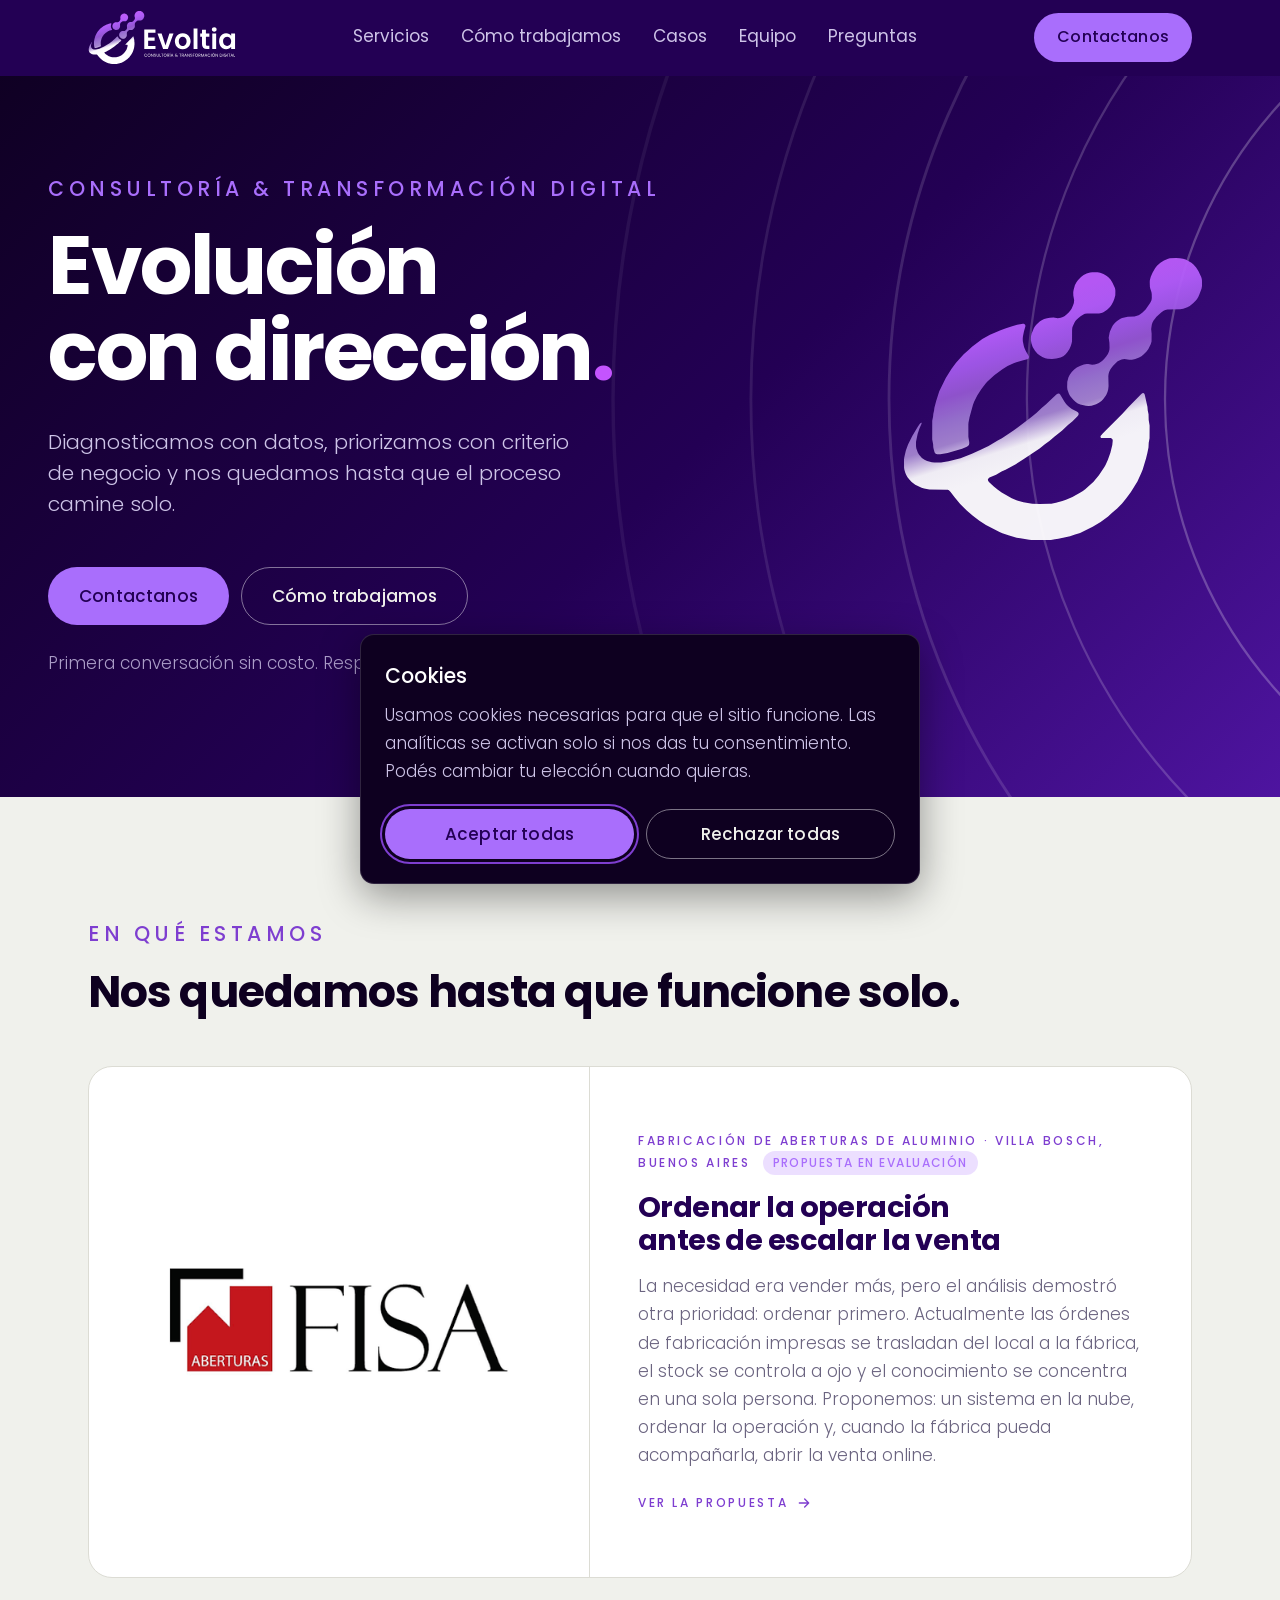
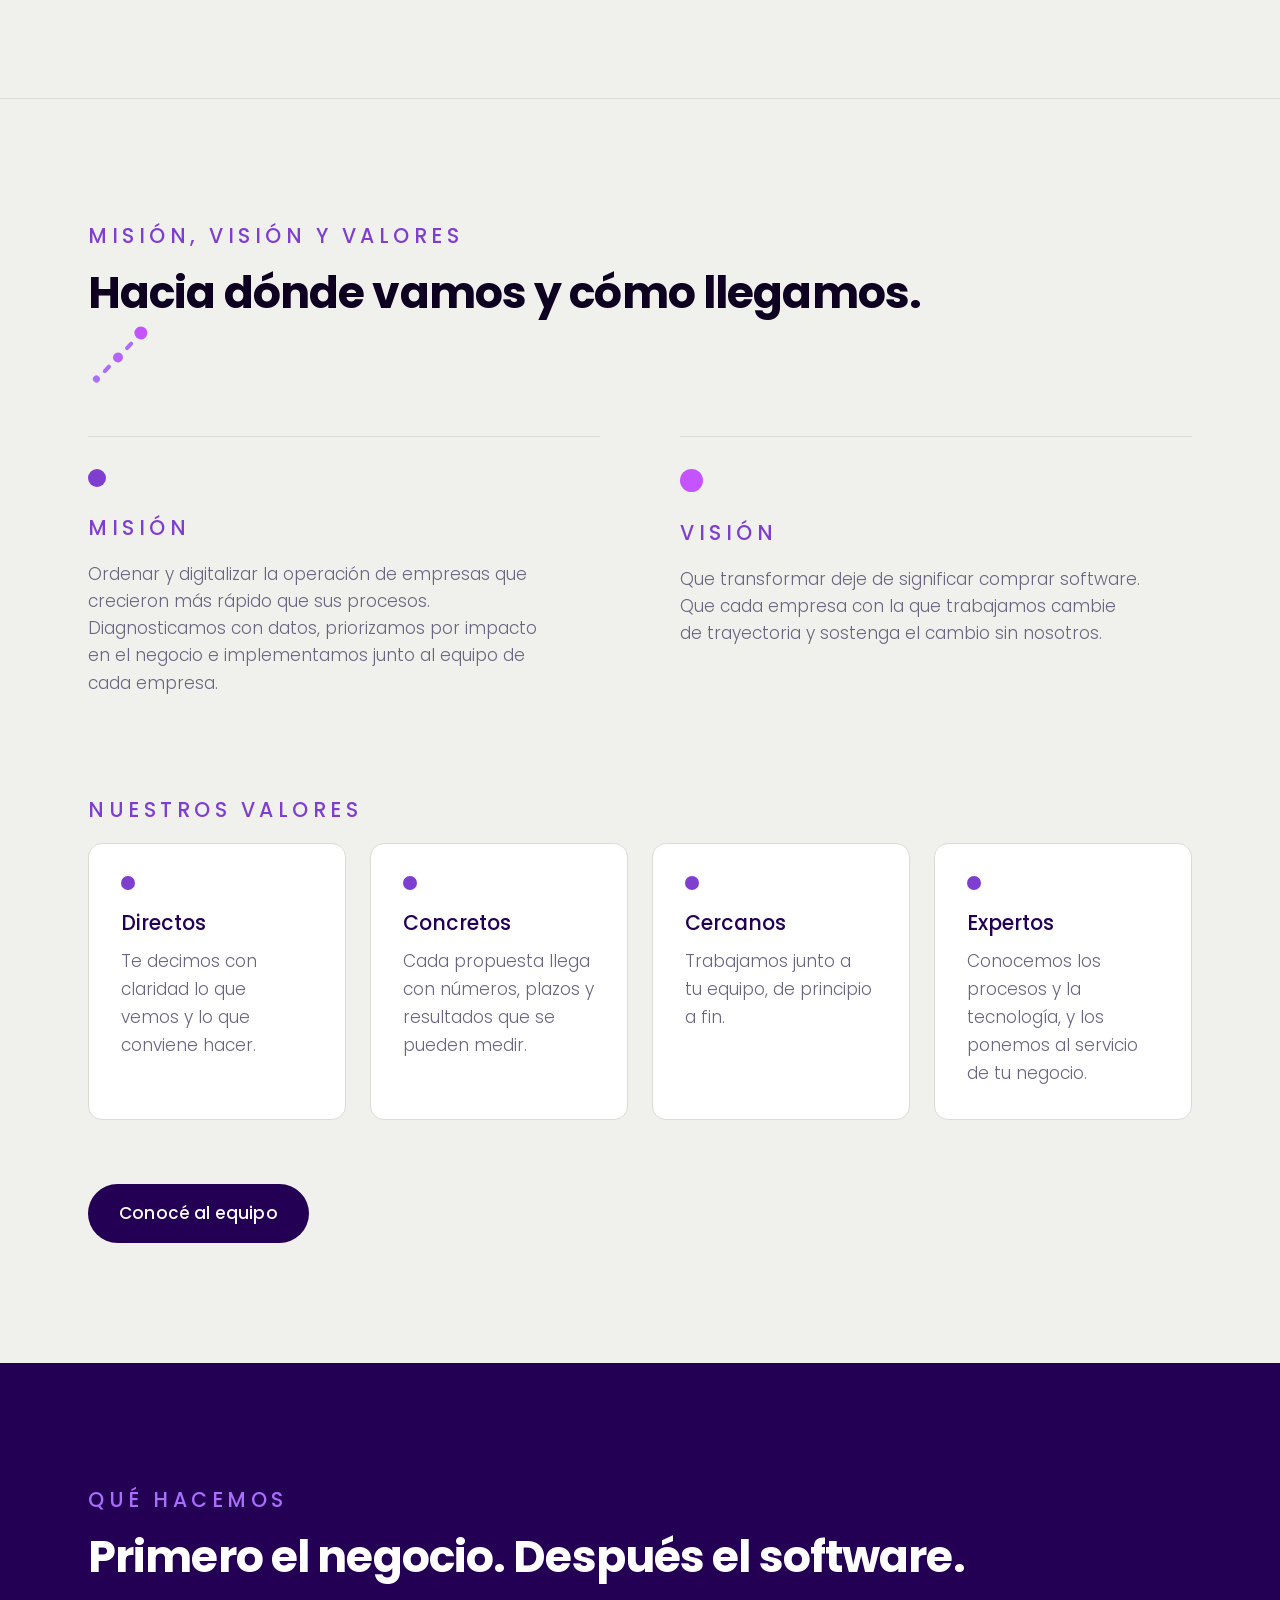
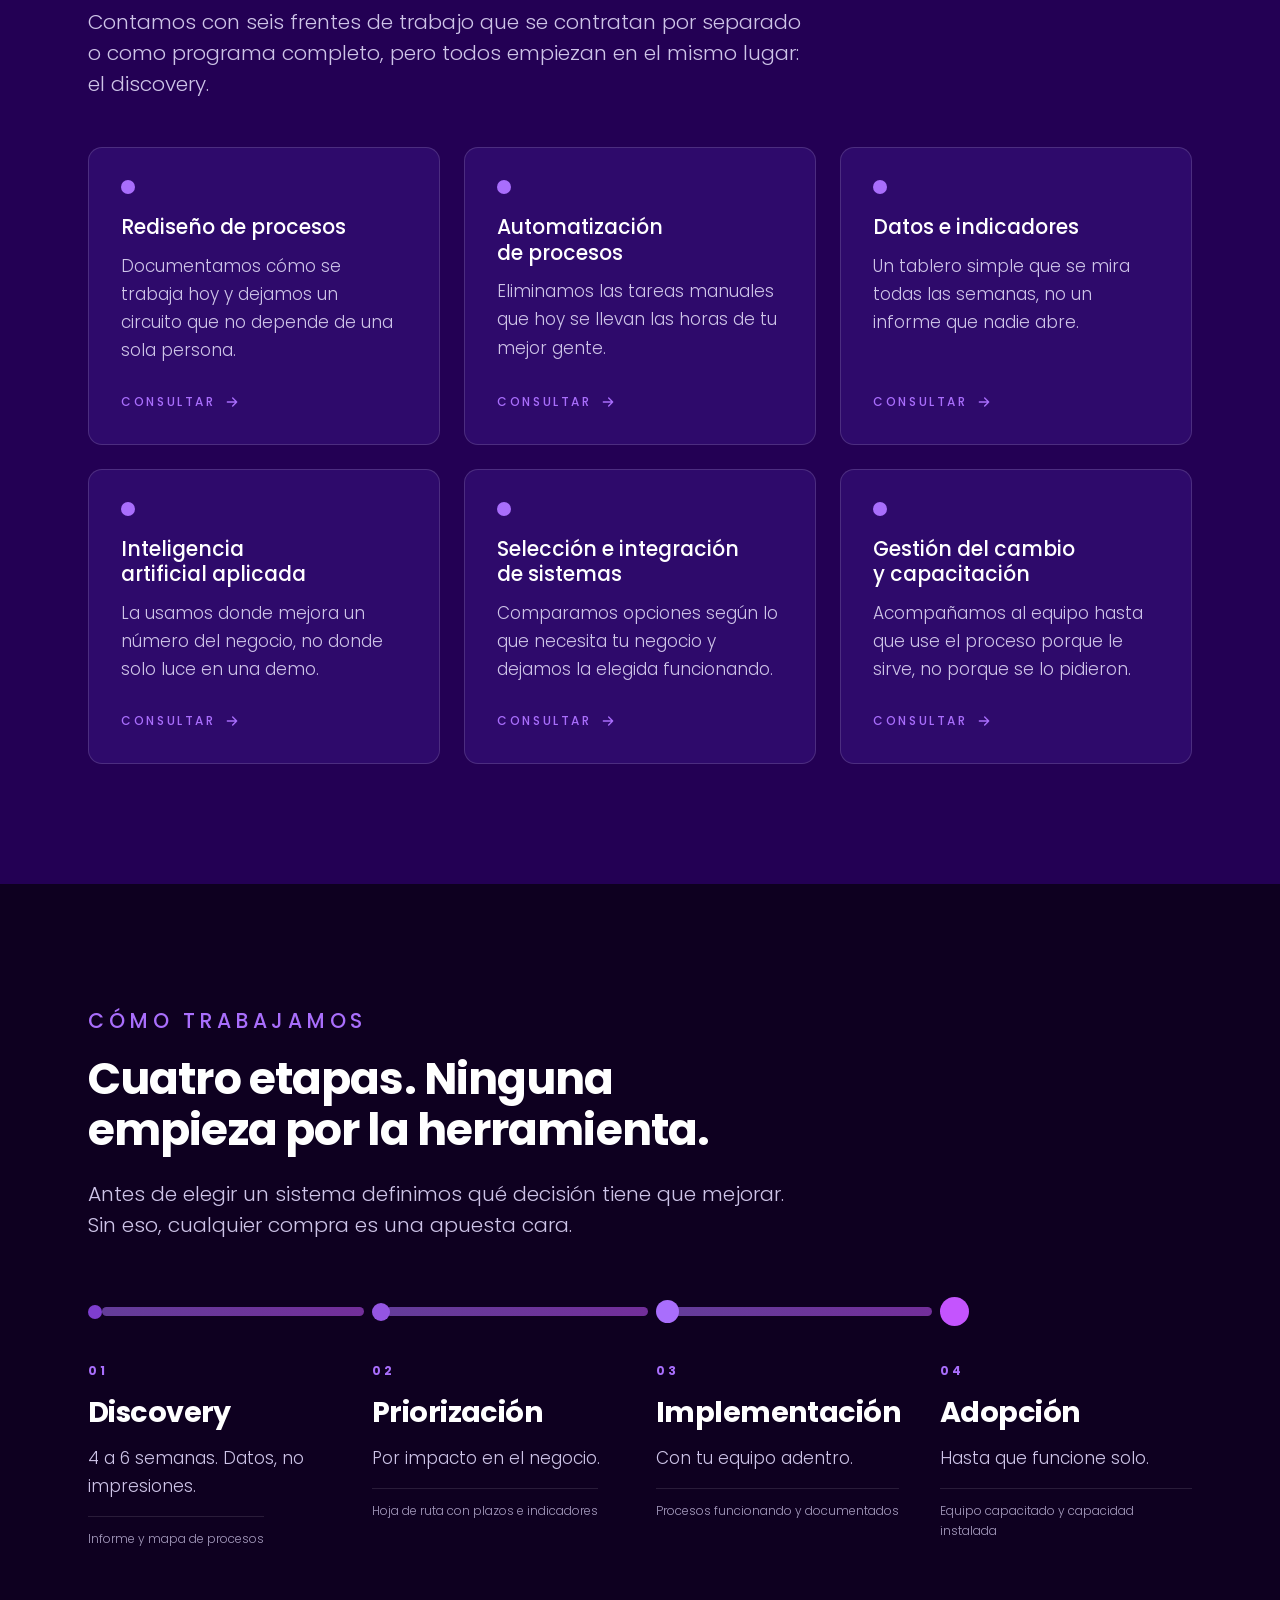
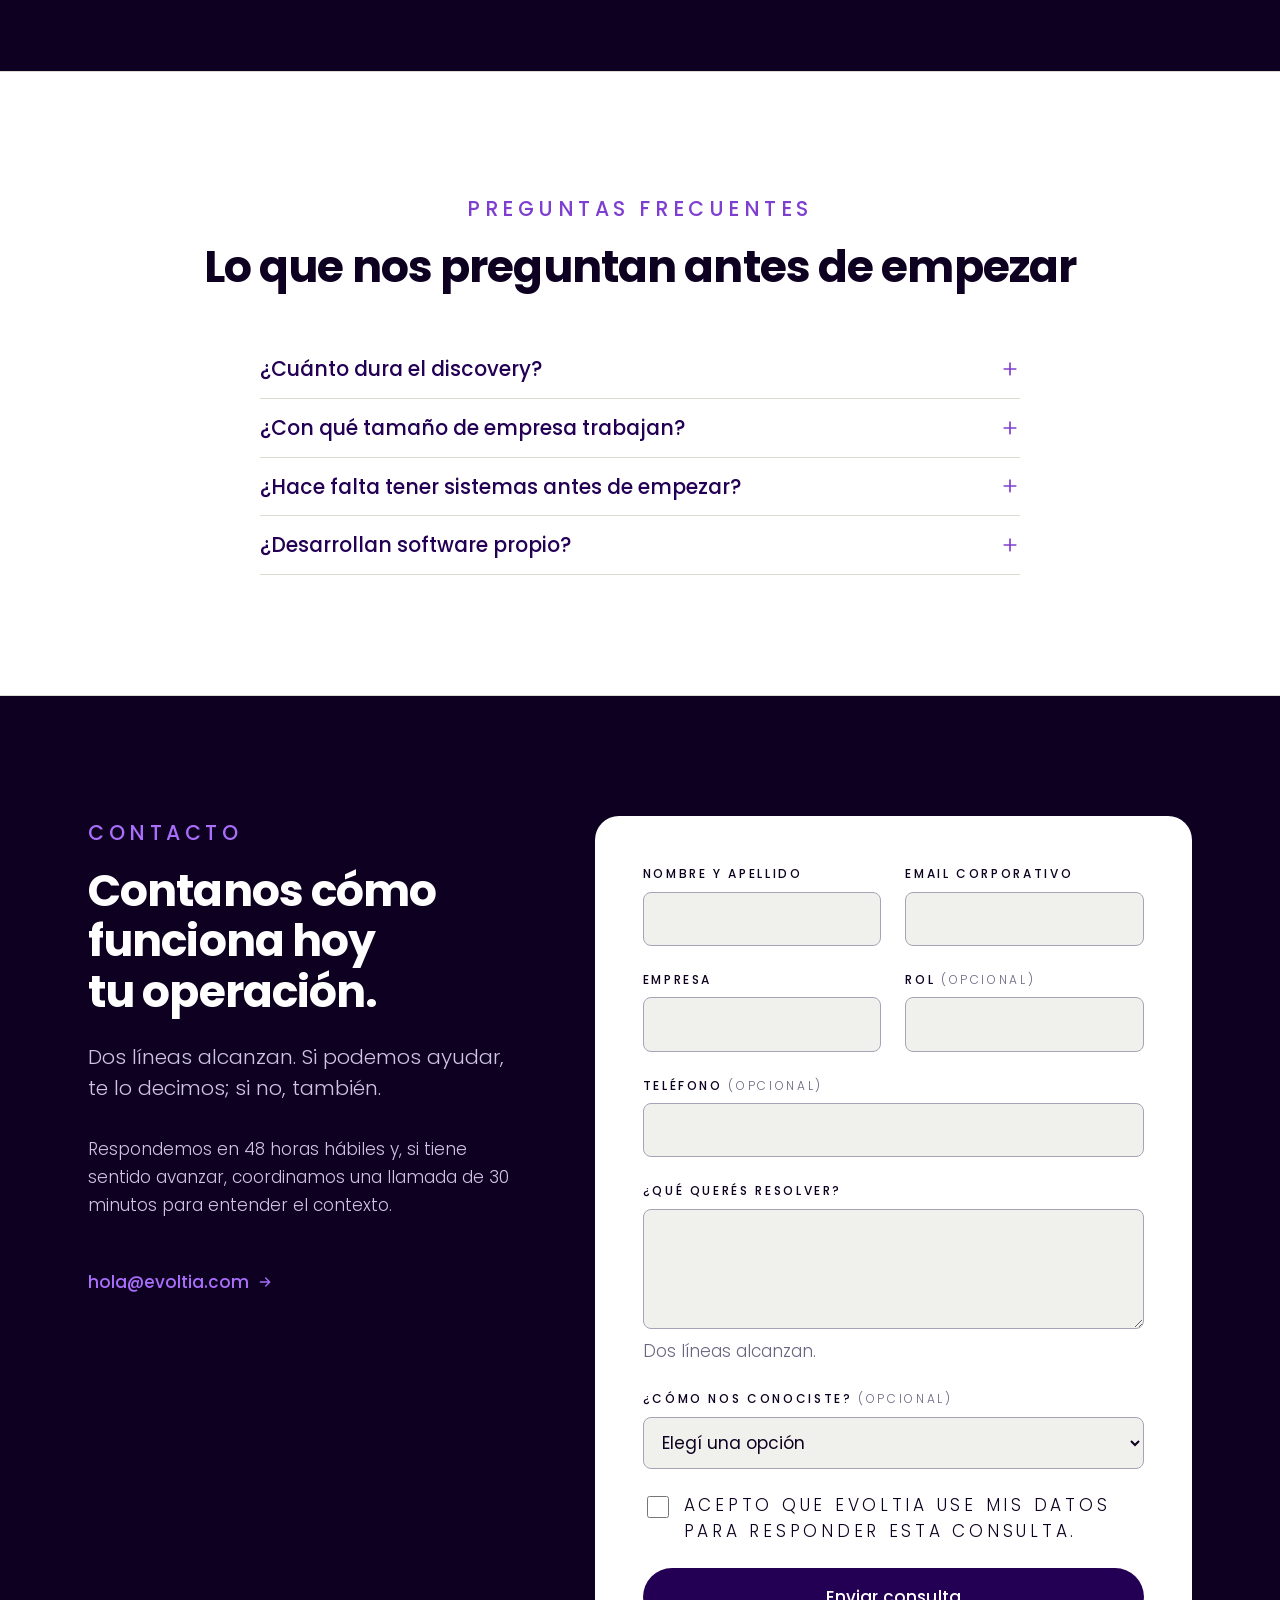
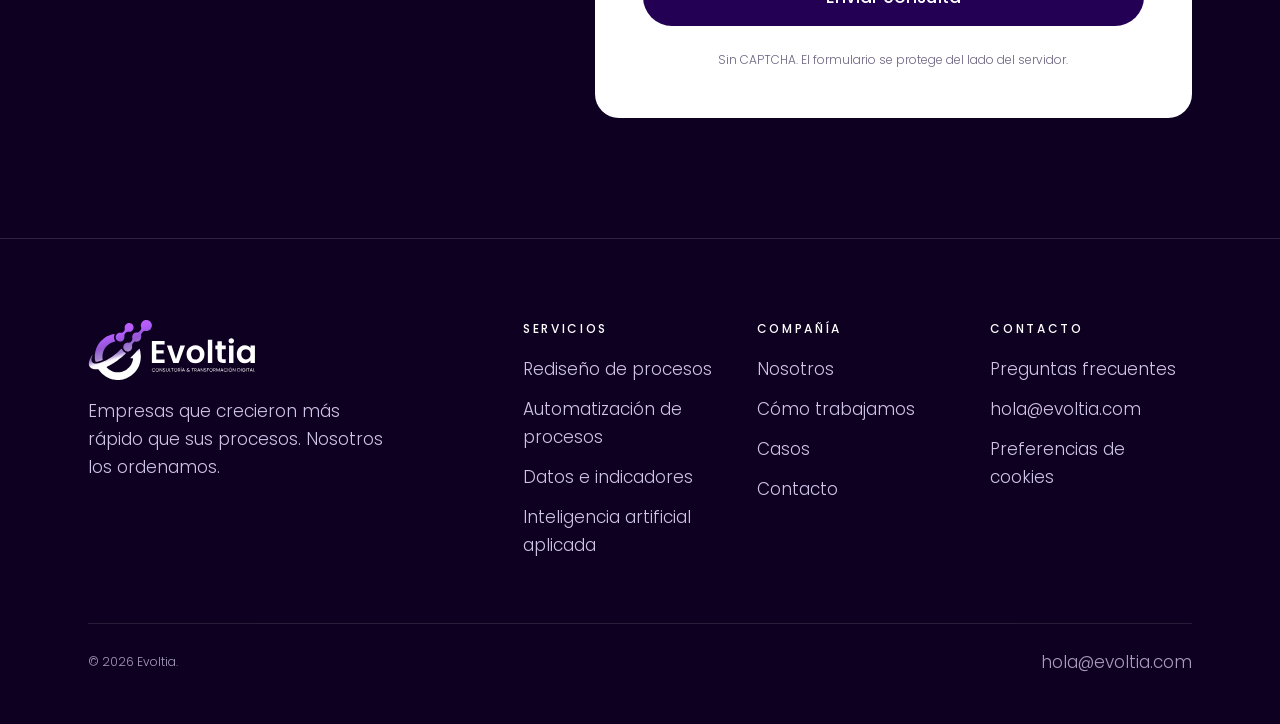
==== site/index.html @ b9ed448a "fix(home): nuevo texto del caso y valores mas simples - La tarjeta del caso usa el texto del cliente" ====
<!doctype html>
<html lang="es-AR">
<head>
<meta charset="utf-8">
<meta name="viewport" content="width=device-width, initial-scale=1">
<title>Evoltia | Consultoría y transformación digital</title>
<meta name="description" content="Diagnosticamos con datos, priorizamos con criterio de negocio y nos quedamos hasta que el proceso camine solo. Consultoría y transformación digital.">
<link rel="canonical" href="https://evoltia.com/">
<link rel="icon" href="assets/img/isotipo-color.png" sizes="297x281">
<link rel="icon" href="assets/img/isotipo-principal.svg" type="image/svg+xml">

<meta property="og:type" content="website">
<meta property="og:locale" content="es_AR">
<meta property="og:site_name" content="Evoltia">
<meta property="og:url" content="https://evoltia.com/">
<meta property="og:title" content="Evoltia | Consultoría y transformación digital">
<meta property="og:description" content="Diagnosticamos con datos, priorizamos con criterio de negocio y nos quedamos hasta que el proceso camine solo.">
<meta property="og:image" content="https://evoltia.com/og/default.png">
<meta property="og:image:width" content="1200">
<meta property="og:image:height" content="630">
<meta property="og:image:alt" content="Evoltia — Evolución con dirección.">
<meta name="twitter:card" content="summary_large_image">
<meta name="theme-color" content="#230054">

<link rel="preconnect" href="https://fonts.googleapis.com">
<link rel="preconnect" href="https://fonts.gstatic.com" crossorigin>
<!-- GitHub Pages sirve los assets con Cache-Control: max-age=600 y no permite
     cambiar cabeceras, por eso styles.css y main.js llevan ?v=. El numero no se
     mantiene a mano: el workflow de despliegue lo reemplaza por el hash del
     contenido de ambos archivos, de modo que cambia solo cuando cambian ellos y
     queda igual en las tres paginas. En local el valor da lo mismo. -->
<link rel="stylesheet" href="https://fonts.googleapis.com/css2?family=Poppins:wght@300;400;500;700&display=swap">
<link rel="stylesheet" href="assets/styles.css?v=28">

<script type="application/ld+json">
{
  "@context": "https://schema.org",
  "@graph": [
    {
      "@type": "Organization",
      "@id": "https://evoltia.com/#organization",
      "name": "Evoltia",
      "url": "https://evoltia.com",
      "email": "hola@evoltia.com",
      "slogan": "Evolución con dirección.",
      "description": "Consultoría y transformación digital para empresas medianas que ya crecieron más de lo que su operación aguanta.",
      "address": { "@type": "PostalAddress", "addressCountry": "AR" }
    },
    {
      "@type": "WebSite",
      "@id": "https://evoltia.com/#website",
      "url": "https://evoltia.com",
      "name": "Evoltia",
      "inLanguage": "es-AR",
      "publisher": { "@id": "https://evoltia.com/#organization" }
    }
  ]
}
</script>
<!-- FAQPage se agrega recién cuando las respuestas estén confirmadas por el cliente. -->
</head>

<body>
<a class="saltar" href="#main">Saltar al contenido principal</a>

<!-- ================= NAV ================= -->
<header class="nav oscuro" id="nav" data-nav>
  <div class="wrap nav__inner">
    <a class="nav__logo" href="./" aria-label="Evoltia — inicio">
      <img src="assets/img/evoltia-negativo.svg" width="789" height="290" alt="Evoltia, consultoría y transformación digital">
    </a>

    <nav class="nav__menu" aria-label="Principal">
      <ul class="nav__lista">
        <li><a class="nav__link" href="#servicios">Servicios</a></li>
        <li><a class="nav__link" href="#metodo">Cómo trabajamos</a></li>
        <li><a class="nav__link" href="#casos">Casos</a></li>
        <li><a class="nav__link" href="nosotros/#equipo">Equipo</a></li>
        <li><a class="nav__link" href="#faq">Preguntas</a></li>
      </ul>
    </nav>

    <a class="btn btn--primario nav__cta" href="#contacto" data-cta="nav">Contactanos</a>

    <button class="nav__toggle" type="button" data-menu-toggle aria-expanded="false" aria-controls="menu-movil">
      <span class="sr-only">Abrir menú</span>
      <svg width="22" height="22" viewBox="0 0 24 24" fill="none" stroke="currentColor" stroke-width="1.5" stroke-linecap="round" aria-hidden="true"><path d="M3 6h18M3 12h18M3 18h18"/></svg>
    </button>
  </div>
</header>

<div class="menu-movil" id="menu-movil" hidden>
  <div class="menu-movil__top">
    <img src="assets/img/evoltia-negativo.svg" width="789" height="290" alt="" style="width:148px">
    <button class="nav__toggle" type="button" data-menu-close>
      <span class="sr-only">Cerrar menú</span>
      <svg width="22" height="22" viewBox="0 0 24 24" fill="none" stroke="currentColor" stroke-width="1.5" stroke-linecap="round" aria-hidden="true"><path d="M18 6 6 18M6 6l12 12"/></svg>
    </button>
  </div>
  <nav aria-label="Principal, móvil">
    <ul class="menu-movil__lista">
      <li><a href="#servicios">Servicios</a></li>
      <li><a href="#metodo">Cómo trabajamos</a></li>
      <li><a href="#casos">Casos</a></li>
      <li><a href="nosotros/#equipo">Equipo</a></li>
      <li><a href="#faq">Preguntas</a></li>
    </ul>
  </nav>
  <a class="btn btn--primario btn--bloque" href="#contacto" data-cta="menu-movil">Contactanos</a>
</div>

<main id="main">

  <!-- ================= HERO =================
       Estructura tomada de la pieza oficial web-hero-1920x720 del manual:
       logo · etiqueta · claim en dos líneas con punto en Pulso · bajada · CTA. -->
  <section class="hero oscuro" aria-labelledby="claim">

    <!-- La órbita: arcos concéntricos, centro fuera del cuadro, un solo cuadrante,
         opacidad entre 6 % y 24 %. Nunca centrada ni cerrada. (manual §05) -->
    <svg class="hero__orbita" viewBox="0 0 1000 1000" fill="none" aria-hidden="true" focusable="false" preserveAspectRatio="xMidYMid meet">
      <g stroke="#ffffff" stroke-linecap="round">
        <path d="M731.3 768.7 A380 380 0 0 1 731.3 231.3"  stroke-opacity=".24" stroke-width="2"/>
        <path d="M646.4 853.6 A500 500 0 0 1 646.4 146.4"  stroke-opacity=".18" stroke-width="2"/>
        <path d="M561.6 938.4 A620 620 0 0 1 561.6 61.6"   stroke-opacity=".13" stroke-width="2.5"/>
        <path d="M476.7 1023.3 A740 740 0 0 1 476.7 -23.3" stroke-opacity=".09" stroke-width="2.5"/>
        <path d="M391.9 1108.1 A860 860 0 0 1 391.9 -108.1" stroke-opacity=".06" stroke-width="3"/>
      </g>
    </svg>

    <img class="hero__isotipo" src="assets/img/isotipo-negativo.svg" width="298" height="282" alt="" aria-hidden="true">

    <div class="wrap hero__contenido">
      <p class="etiqueta">Consultoría &amp; transformación digital</p>

      <h1 id="claim">Evolución<br>con dirección<span class="punto">.</span></h1>

      <p class="hero__bajada">
        Diagnosticamos con datos, priorizamos con criterio de negocio
        y nos quedamos hasta que el proceso camine solo.
      </p>

      <div class="hero__acciones">
        <a class="btn btn--primario" href="#contacto" data-cta="hero-primario">Contactanos</a>
        <a class="btn btn--secundario" href="#metodo" data-cta="hero-secundario">Cómo trabajamos</a>
      </div>

      <p class="hero__micro">
        Primera conversación sin costo. Respondemos en 48 horas hábiles.
      </p>
    </div>
  </section>

  <!-- ================= CASOS DE ÉXITO =================
       Va inmediatamente después del hero porque es el bloque que más peso
       tiene que cargar en la página. El logo del cliente se apoya sobre una
       tarjeta Blanca: es el uso que el §03 le da al Blanco sobre Papel, y
       además resuelve que el archivo del cliente venga con fondo blanco.
       Toda la tarjeta es clicable mediante el enlace del título (::after). -->
  <section class="seccion caso-destacado" id="casos" aria-labelledby="casos-t">
    <div class="wrap">
      <div class="reveal">
        <p class="etiqueta">En qué estamos</p>
        <h2 class="titular" id="casos-t">Nos quedamos hasta que funcione solo.</h2>
      </div>

      <article class="caso reveal">
        <div class="caso__marca">
          <img src="assets/img/clientes/aberturas-fisa.png"
               width="420" height="133"
               alt="Aberturas FISA">
        </div>

        <div class="caso__cuerpo">
          <p class="caso__sector">Fabricación de aberturas de aluminio · Villa Bosch, Buenos Aires<span class="caso__estado">Propuesta en evaluación</span></p>

          <h3 class="caso__titulo">
            <a href="casos/aberturas-fisa/" data-cta="caso-aberturas-fisa">
              Ordenar la operación antes de escalar la venta
            </a>
          </h3>

          <p class="caso__texto">
            La necesidad era vender más, pero el análisis demostró otra prioridad: ordenar
            primero. Actualmente las órdenes de fabricación impresas se trasladan del local a
            la fábrica, el stock se controla a ojo y el conocimiento se concentra en una sola
            persona. Proponemos: un sistema en la nube, ordenar la operación y, cuando la
            fábrica pueda acompañarla, abrir la venta online.
          </p>

          <span class="caso__cta">
            Ver la propuesta
            <svg width="16" height="16" viewBox="0 0 24 24" fill="none" stroke="currentColor" stroke-width="2" stroke-linecap="round" stroke-linejoin="round" aria-hidden="true"><path d="M5 12h14M13 6l6 6-6 6"/></svg>
          </span>
        </div>
      </article>
    </div>
  </section>

  <!-- ================= EL PROBLEMA ================= -->
  <!-- ================= MISIÓN, VISIÓN Y VALORES =================
       El titular sale de la glosa que el manual hace del claim (§07):
       "Dirección tiene dos sentidos y los dos son ciertos: hacia dónde se va,
       y quién conduce." Misión y visión son exactamente esos dos sentidos.
       Los cuatro valores son la PERSONALIDAD del §01, casi literal. -->
  <section class="seccion" id="mvv" aria-labelledby="mvv-t">
    <div class="wrap">
      <div class="reveal">
        <p class="etiqueta">Misión, visión y valores</p>
        <h2 class="titular" id="mvv-t">Hacia dónde vamos y cómo llegamos.</h2>

        <!-- Cadena reducida de tres nodos: separador entre bloques de texto (manual §05) -->
        <div class="cadena" aria-hidden="true"><i></i><b></b><i></i><b></b><i></i></div>
      </div>

      <ul class="mv reveal">
        <li class="mv__item">
          <span class="mv__nodo" aria-hidden="true"></span>
          <h3 class="mv__rotulo">Misión</h3>
          <p>
            Ordenar y digitalizar la operación de empresas que crecieron más rápido
            que sus procesos. Diagnosticamos con datos, priorizamos por impacto en el
            negocio e implementamos junto al equipo de cada empresa.
          </p>
        </li>
        <li class="mv__item">
          <span class="mv__nodo" aria-hidden="true"></span>
          <h3 class="mv__rotulo">Visión</h3>
          <p>
            Que transformar deje de significar comprar software. Que cada empresa con
            la que trabajamos cambie de trayectoria y sostenga el cambio sin nosotros.
          </p>
        </li>
      </ul>

      <p class="etiqueta" style="margin-top:var(--sp-11)">Nuestros valores</p>
      <ul class="grid grid--4 reveal">
        <li class="tarjeta">
          <span class="tarjeta__nodo" aria-hidden="true"></span>
          <h3>Directos</h3>
          <p>Te decimos con claridad lo que vemos y lo que conviene hacer.</p>
        </li>
        <li class="tarjeta">
          <span class="tarjeta__nodo" aria-hidden="true"></span>
          <h3>Concretos</h3>
          <p>Cada propuesta llega con números, plazos y resultados que se pueden medir.</p>
        </li>
        <li class="tarjeta">
          <span class="tarjeta__nodo" aria-hidden="true"></span>
          <h3>Cercanos</h3>
          <p>Trabajamos junto a tu equipo, de principio a fin.</p>
        </li>
        <li class="tarjeta">
          <span class="tarjeta__nodo" aria-hidden="true"></span>
          <h3>Expertos</h3>
          <p>Conocemos los procesos y la tecnología, y los ponemos al servicio de tu negocio.</p>
        </li>
      </ul>

      <p class="reveal" style="margin-top:var(--sp-9)">
        <a class="btn btn--primario-claro" href="nosotros/" data-cta="mvv-equipo">Conocé al equipo</a>
      </p>
    </div>
  </section>

  <!-- ================= SERVICIOS ================= -->
  <section class="seccion oscuro" id="servicios" aria-labelledby="servicios-t">
    <div class="wrap">
      <div class="reveal">
        <p class="etiqueta">Qué hacemos</p>
        <h2 class="titular" id="servicios-t" style="color:var(--blanco)">Primero el negocio. Después el software.</h2>
        <p class="bajada" style="margin-top:var(--sp-5)">
          Contamos con seis frentes de trabajo que se contratan por separado o como
          programa completo, pero todos empiezan en el mismo lugar: el discovery.
        </p>        
      </div>

      <ul class="grid grid--3 reveal" style="margin-top:var(--sp-8)">
        <li class="tarjeta tarjeta--oscura tarjeta--enlace">
          <span class="tarjeta__nodo" aria-hidden="true"></span>
          <h3><a href="#contacto" data-service="rediseno-de-procesos">Rediseño de procesos</a></h3>
          <p>Documentamos cómo se trabaja hoy y dejamos un circuito que no depende de una sola persona.</p>
          <span class="tarjeta__pie">Consultar <svg width="16" height="16" viewBox="0 0 24 24" fill="none" stroke="currentColor" stroke-width="2" stroke-linecap="round" stroke-linejoin="round" aria-hidden="true"><path d="M5 12h14M13 6l6 6-6 6"/></svg></span>
        </li>
        <li class="tarjeta tarjeta--oscura tarjeta--enlace">
          <span class="tarjeta__nodo" aria-hidden="true"></span>
          <h3><a href="#contacto" data-service="automatizacion-de-procesos">Automatización de procesos</a></h3>
          <p>Eliminamos las tareas manuales que hoy se llevan las horas de tu mejor gente.</p>
          <span class="tarjeta__pie">Consultar <svg width="16" height="16" viewBox="0 0 24 24" fill="none" stroke="currentColor" stroke-width="2" stroke-linecap="round" stroke-linejoin="round" aria-hidden="true"><path d="M5 12h14M13 6l6 6-6 6"/></svg></span>
        </li>
        <li class="tarjeta tarjeta--oscura tarjeta--enlace">
          <span class="tarjeta__nodo" aria-hidden="true"></span>
          <h3><a href="#contacto" data-service="datos-e-indicadores">Datos e indicadores</a></h3>
          <p>Un tablero simple que se mira todas las semanas, no un informe que nadie abre.</p>
          <span class="tarjeta__pie">Consultar <svg width="16" height="16" viewBox="0 0 24 24" fill="none" stroke="currentColor" stroke-width="2" stroke-linecap="round" stroke-linejoin="round" aria-hidden="true"><path d="M5 12h14M13 6l6 6-6 6"/></svg></span>
        </li>
        <li class="tarjeta tarjeta--oscura tarjeta--enlace">
          <span class="tarjeta__nodo" aria-hidden="true"></span>
          <h3><a href="#contacto" data-service="inteligencia-artificial-aplicada">Inteligencia artificial aplicada</a></h3>
          <p>La usamos donde mejora un número del negocio, no donde solo luce en una demo.</p>
          <span class="tarjeta__pie">Consultar <svg width="16" height="16" viewBox="0 0 24 24" fill="none" stroke="currentColor" stroke-width="2" stroke-linecap="round" stroke-linejoin="round" aria-hidden="true"><path d="M5 12h14M13 6l6 6-6 6"/></svg></span>
        </li>
        <li class="tarjeta tarjeta--oscura tarjeta--enlace">
          <span class="tarjeta__nodo" aria-hidden="true"></span>
          <h3><a href="#contacto" data-service="seleccion-e-integracion-de-sistemas">Selección e integración de sistemas</a></h3>
          <p>Comparamos opciones según lo que necesita tu negocio y dejamos la elegida funcionando.</p>
          <span class="tarjeta__pie">Consultar <svg width="16" height="16" viewBox="0 0 24 24" fill="none" stroke="currentColor" stroke-width="2" stroke-linecap="round" stroke-linejoin="round" aria-hidden="true"><path d="M5 12h14M13 6l6 6-6 6"/></svg></span>
        </li>
        <li class="tarjeta tarjeta--oscura tarjeta--enlace">
          <span class="tarjeta__nodo" aria-hidden="true"></span>
          <h3><a href="#contacto" data-service="gestion-del-cambio-y-capacitacion">Gestión del cambio y capacitación</a></h3>
          <p>Acompañamos al equipo hasta que use el proceso porque le sirve, no porque se lo pidieron.</p>
          <span class="tarjeta__pie">Consultar <svg width="16" height="16" viewBox="0 0 24 24" fill="none" stroke="currentColor" stroke-width="2" stroke-linecap="round" stroke-linejoin="round" aria-hidden="true"><path d="M5 12h14M13 6l6 6-6 6"/></svg></span>
        </li>
      </ul>
    </div>
  </section>

  <!-- ================= MÉTODO =================
       Cuatro etapas y sus bajadas, tal como figuran en la pieza post-03-metodo del manual. -->
  <section class="seccion tinta" id="metodo" aria-labelledby="metodo-t">
    <div class="wrap">
      <div class="reveal">
        <p class="etiqueta">Cómo trabajamos</p>
        <h2 class="titular" id="metodo-t" style="color:var(--blanco)">Cuatro etapas. Ninguna empieza por la herramienta.</h2>
        <p class="bajada" style="margin-top:var(--sp-5)">
          Antes de elegir un sistema definimos qué decisión tiene que mejorar. Sin eso,
          cualquier compra es una apuesta cara.
        </p>
      </div>

      <ol class="pasos reveal">
        <li class="paso">
          <p class="paso__num">01</p>
          <h3>Discovery</h3>
          <p>4 a 6 semanas. Datos, no impresiones.</p>
          <span class="paso__entregable">Informe y mapa de procesos</span>
        </li>
        <li class="paso">
          <p class="paso__num">02</p>
          <h3>Priorización</h3>
          <p>Por impacto en el negocio.</p>
          <span class="paso__entregable">Hoja de ruta con plazos e indicadores</span>
        </li>
        <li class="paso">
          <p class="paso__num">03</p>
          <h3>Implementación</h3>
          <p>Con tu equipo adentro.</p>
          <span class="paso__entregable">Procesos funcionando y documentados</span>
        </li>
        <li class="paso">
          <p class="paso__num">04</p>
          <h3>Adopción</h3>
          <p>Hasta que funcione solo.</p>
          <span class="paso__entregable">Equipo capacitado y capacidad instalada</span>
        </li>
      </ol>      
    </div>
  </section>

  <!-- ================= FAQ ================= -->
  <section class="seccion" id="faq" aria-labelledby="faq-t" style="background:var(--blanco);border-block:1px solid var(--borde-claro)">
    <div class="wrap">
      <div class="reveal" style="text-align:center">
        <p class="etiqueta">Preguntas frecuentes</p>
        <h2 class="titular" id="faq-t">Lo que nos preguntan antes de empezar</h2>
      </div>

      <div class="faq reveal" data-accordion>
        <div class="faq__item">
          <h3>
            <button class="faq__btn" type="button" aria-expanded="false" aria-controls="faq-p1" id="faq-b1">
              <span>¿Cuánto dura el discovery?</span>
              <span class="faq__icono" aria-hidden="true"><svg width="20" height="20" viewBox="0 0 24 24" fill="none" stroke="currentColor" stroke-width="2" stroke-linecap="round"><path d="M12 5v14M5 12h14"/></svg></span>
            </button>
          </h3>
          <div class="faq__panel" id="faq-p1" role="region" aria-labelledby="faq-b1" hidden>
            <p>Depende del caso: entre cuatro y seis semanas. Incluye entrevistas con quienes hacen el trabajo, revisión de datos y una hoja de ruta priorizada. Al final tenés un documento listo para presentar en el directorio.</p>
          </div>
        </div>

        <div class="faq__item">
          <h3>
            <button class="faq__btn" type="button" aria-expanded="false" aria-controls="faq-p2" id="faq-b2">
              <span>¿Con qué tamaño de empresa trabajan?</span>
              <span class="faq__icono" aria-hidden="true"><svg width="20" height="20" viewBox="0 0 24 24" fill="none" stroke="currentColor" stroke-width="2" stroke-linecap="round"><path d="M12 5v14M5 12h14"/></svg></span>
            </button>
          </h3>
          <div class="faq__panel" id="faq-p2" role="region" aria-labelledby="faq-b2" hidden>
            <p>Empresas medianas que ya crecieron más de lo que su operación aguanta. Trabajamos con dirección general, operaciones y finanzas: quienes toman las decisiones.</p>
          </div>
        </div>

        <div class="faq__item">
          <h3>
            <button class="faq__btn" type="button" aria-expanded="false" aria-controls="faq-p3" id="faq-b3">
              <span>¿Hace falta tener sistemas antes de empezar?</span>
              <span class="faq__icono" aria-hidden="true"><svg width="20" height="20" viewBox="0 0 24 24" fill="none" stroke="currentColor" stroke-width="2" stroke-linecap="round"><path d="M12 5v14M5 12h14"/></svg></span>
            </button>
          </h3>
          <div class="faq__panel" id="faq-p3" role="region" aria-labelledby="faq-b3" hidden>
            <p>No. En muchos casos el punto de partida son planillas y mensajería. Eso no es un obstáculo: nos muestra cómo funciona hoy tu operación.</p>
          </div>
        </div>

        <div class="faq__item">
          <h3>
            <button class="faq__btn" type="button" aria-expanded="false" aria-controls="faq-p4" id="faq-b4">
              <span>¿Desarrollan software propio?</span>
              <span class="faq__icono" aria-hidden="true"><svg width="20" height="20" viewBox="0 0 24 24" fill="none" stroke="currentColor" stroke-width="2" stroke-linecap="round"><path d="M12 5v14M5 12h14"/></svg></span>
            </button>
          </h3>
          <div class="faq__panel" id="faq-p4" role="region" aria-labelledby="faq-b4" hidden>
            <p>No. Trabajamos con proveedores: elegimos con vos la herramienta del mercado que mejor resuelve el problema, la integramos y la dejamos funcionando con tu equipo.</p>
          </div>
        </div>
      </div>
    </div>
  </section>

  <!-- ================= CONTACTO ================= -->
  <section class="seccion tinta" id="contacto" aria-labelledby="contacto-t">
    <div class="wrap bloque-cta">

      <div class="reveal">
        <p class="etiqueta">Contacto</p>
        <h2 class="titular" id="contacto-t" style="color:var(--blanco)">Contanos cómo funciona hoy tu operación.</h2>
        <p class="bajada" style="margin-top:var(--sp-5)">
          Dos líneas alcanzan. Si podemos ayudar, te lo decimos; si no, también.
        </p>

        <p class="despues">
          Respondemos en 48 horas hábiles y, si tiene sentido avanzar, coordinamos una
          llamada de 30 minutos para entender el contexto.
        </p>

        <p style="margin-top:var(--sp-8)">
          <a class="enlace" href="mailto:hola@evoltia.com" data-cta="email">
            hola@evoltia.com
            <svg width="16" height="16" viewBox="0 0 24 24" fill="none" stroke="currentColor" stroke-width="2" stroke-linecap="round" stroke-linejoin="round" aria-hidden="true"><path d="M5 12h14M13 6l6 6-6 6"/></svg>
          </a>
        </p>
      </div>

      <form class="form reveal" id="form-diagnostico" novalidate data-form>
        <div class="aviso aviso--error" id="form-error" role="alert" tabindex="-1">
          <svg width="20" height="20" viewBox="0 0 24 24" fill="none" stroke="currentColor" stroke-width="2" stroke-linecap="round" aria-hidden="true" style="flex-shrink:0"><circle cx="12" cy="12" r="9"/><path d="M12 8v4M12 16h.01"/></svg>
          <span id="form-error-text"></span>
        </div>
        <div class="aviso aviso--ok" id="form-ok" role="status" tabindex="-1">
          <svg width="20" height="20" viewBox="0 0 24 24" fill="none" stroke="currentColor" stroke-width="2" stroke-linecap="round" stroke-linejoin="round" aria-hidden="true" style="flex-shrink:0"><path d="M20 7 9 18l-5-5"/></svg>
          <span>Recibimos tu consulta. Te respondemos dentro de las 48 horas hábiles.</span>
        </div>

        <div class="form__fila form__fila--2">
          <div class="campo">
            <label for="f-nombre">Nombre y apellido</label>
            <input id="f-nombre" name="nombre" type="text" autocomplete="name" required aria-describedby="e-nombre">
            <p class="campo__error" id="e-nombre"></p>
          </div>
          <div class="campo">
            <label for="f-email">Email corporativo</label>
            <input id="f-email" name="email" type="email" inputmode="email" autocomplete="email" required aria-describedby="e-email">
            <p class="campo__error" id="e-email"></p>
          </div>
        </div>

        <div class="form__fila form__fila--2">
          <div class="campo">
            <label for="f-org">Empresa</label>
            <input id="f-org" name="empresa" type="text" autocomplete="organization" required aria-describedby="e-org">
            <p class="campo__error" id="e-org"></p>
          </div>
          <div class="campo">
            <label for="f-rol">Rol <span class="opt">(opcional)</span></label>
            <input id="f-rol" name="rol" type="text" autocomplete="organization-title">
          </div>
        </div>

        <div class="campo">
          <label for="f-tel">Teléfono <span class="opt">(opcional)</span></label>
          <input id="f-tel" name="telefono" type="tel" inputmode="tel" autocomplete="tel">
        </div>

        <div class="campo">
          <label for="f-mensaje">¿Qué querés resolver?</label>
          <textarea id="f-mensaje" name="mensaje" required aria-describedby="e-mensaje ayuda-mensaje"></textarea>
          <p class="ayuda" id="ayuda-mensaje">Dos líneas alcanzan.</p>
          <p class="campo__error" id="e-mensaje"></p>
        </div>

        <div class="campo">
          <label for="f-origen">¿Cómo nos conociste? <span class="opt">(opcional)</span></label>
          <select id="f-origen" name="origen">
            <option value="">Elegí una opción</option>
            <option value="recomendacion">Recomendación</option>
            <option value="buscador">Buscador</option>
            <option value="linkedin">LinkedIn</option>
            <option value="evento">Evento o charla</option>
            <option value="otro">Otro</option>
          </select>
        </div>

        <div class="campo">
          <div class="consent">
            <input id="f-consent" name="consentimiento" type="checkbox" required aria-describedby="e-consent">
            <label for="f-consent">
              Acepto que Evoltia use mis datos para responder esta consulta.
            </label>
          </div>
          <p class="campo__error" id="e-consent"></p>
        </div>

        <div class="hp" aria-hidden="true">
          <label for="f-web">No completar este campo</label>
          <input id="f-web" name="sitio_web" type="text" tabindex="-1" autocomplete="off">
        </div>

        <button class="btn btn--primario-claro btn--bloque" type="submit" data-submit>Enviar consulta</button>

        <p style="font-size:var(--fs-etiqueta);color:var(--gris);text-align:center">
          Sin CAPTCHA. El formulario se protege del lado del servidor.
        </p>
      </form>
    </div>
  </section>
</main>

<!-- ================= FOOTER ================= -->
<footer class="tinta footer">
  <div class="wrap">
    <div class="footer__top">
      <div class="footer__marca">
        <img src="assets/img/evoltia-negativo.svg" width="789" height="290" alt="Evoltia">
        <p>Empresas que crecieron más rápido que sus procesos. Nosotros los ordenamos.</p>
      </div>

      <nav aria-label="Servicios">
        <h2>Servicios</h2>
        <ul>
          <li><a href="#servicios">Rediseño de procesos</a></li>
          <li><a href="#servicios">Automatización de procesos</a></li>
          <li><a href="#servicios">Datos e indicadores</a></li>
          <li><a href="#servicios">Inteligencia artificial aplicada</a></li>
        </ul>
      </nav>

      <nav aria-label="Compañía">
        <h2>Compañía</h2>
        <ul>
          <li><a href="nosotros/">Nosotros</a></li>
          <li><a href="#metodo">Cómo trabajamos</a></li>
          <li><a href="casos/aberturas-fisa/">Casos</a></li>
          <li><a href="#contacto">Contacto</a></li>
        </ul>
      </nav>

      <nav aria-label="Contacto">
        <h2>Contacto</h2>
        <ul>
          <li><a href="#faq">Preguntas frecuentes</a></li>
          <li><a href="mailto:hola@evoltia.com">hola@evoltia.com</a></li>
          <li><a href="#" data-cookies-reopen>Preferencias de cookies</a></li>
        </ul>
      </nav>
    </div>

    <div class="footer__bottom">
      <p>© 2026 Evoltia.</p>
      <p><a href="mailto:hola@evoltia.com">hola@evoltia.com</a></p>
    </div>
  </div>
</footer>

<div class="cta-flotante" data-sticky-cta>
  <a class="btn btn--primario btn--bloque" href="#contacto" data-cta="flotante-movil">Contactanos</a>
</div>

<aside class="cookies" id="cookies" role="dialog" aria-modal="false" aria-labelledby="cookies-t" hidden>
  <h2 id="cookies-t">Cookies</h2>
  <p>Usamos cookies necesarias para que el sitio funcione. Las analíticas se activan solo si nos das tu consentimiento. Podés cambiar tu elección cuando quieras.</p>
  <div class="cookies__acciones">
    <button class="btn btn--primario" type="button" data-cookies="accept">Aceptar todas</button>
    <button class="btn btn--secundario" type="button" data-cookies="reject">Rechazar todas</button>
  </div>
</aside>

<script src="assets/main.js?v=28" defer></script>
</body>
</html>
---- site/assets/styles.css ----
/* ==========================================================================
   Evoltia — hoja de estilos de la landing
   Todos los tokens provienen de Manual-de-Identidad-Evoltia.pdf v1.0 (Agosto 2026).
   Referencias de sección del manual entre paréntesis.
   ========================================================================== */

/* ---------- Tokens ---------- */
:root {
  /* Paleta — manual §03. Nombres del manual. */
  --nucleo: #230054;   /* Violeta Núcleo · principal: fondos, titulares, texto */
  --orbita: #7e3ed0;   /* Púrpura Órbita · secundario: enlaces, íconos, etiquetas */
  --senal:  #a96efc;   /* Violeta Señal · sobre oscuro: bajadas, botones, detalles */
  --pulso:  #c454fe;   /* Magenta Pulso · acento. Un solo uso por pieza */
  --tinta:  #0e0020;   /* Tinta · fondo más profundo que el Núcleo */
  --papel:  #f0f1ec;   /* Papel · fondo claro por defecto */
  --blanco: #ffffff;   /* Blanco · tarjetas sobre Papel */
  --gris:   #6b6480;   /* Gris Nodo · texto secundario y epígrafes */

  /* Lavanda: el manual la nombra en las reglas rápidas (§03) pero no la tabula.
     Valor muestreado de la bajada del hero oficial (web-hero-1920x720.png). */
  --lavanda: #cec4e8;

  /* Derivados mínimos, no de marca */
  --borde-claro: #dcdcd4;
  --borde-oscuro: rgba(255, 255, 255, 0.14);
  --borde-oscuro-fuerte: rgba(255, 255, 255, 0.45);
  --superficie-oscura: #2e0a6b;
  --error: #b3261e;
  --ok: #1f7a54;

  --degrade: linear-gradient(135deg, #0e0020 0%, #230054 55%, #4e14a0 100%);

  /* Tipografía — manual §04. Poppins; alternativas Montserrat, luego Century Gothic.
     Nunca Arial, Calibri ni Times. */
  --fuente: "Poppins", "Montserrat", "Century Gothic", system-ui, sans-serif;

  /* Escala del manual (§04): 96 / 72 / 48 / 32 / 21 / 17 / 12.
     "Saltar niveles está bien; inventar tamaños intermedios, no."
     En web la escala es de referencia en desktop; en pantallas menores cada
     nivel interpola entre DOS PELDAÑOS DE LA MISMA ESCALA, nunca hacia un
     tamaño ajeno a ella. Cuerpo y etiqueta son fijos. */
  --fs-display: clamp(2rem,      1rem    + 5.2vw,  6rem);      /* 32 → 96 */
  --fs-h1:      clamp(2rem,      1.2rem  + 3.4vw,  4.5rem);    /* 32 → 72 */
  --fs-h2:      clamp(1.3125rem, 1rem    + 2.2vw,  3rem);      /* 21 → 48 */
  --fs-h3:      clamp(1.3125rem, 1.15rem + 0.8vw,  2rem);      /* 21 → 32 */
  --fs-sub:     clamp(1.0625rem, 1rem    + 0.35vw, 1.3125rem); /* 17 → 21 */
  --fs-cuerpo:  1.0625rem;                                     /* 17, fijo */
  --fs-etiqueta: 0.75rem;                                      /* 12, fijo */

  /* La ETIQUETA es la firma de la marca (§04) y a 12 px se perdía en pantalla.
     Las de apertura de sección suben dos peldaños, de 17 a 21; las chicas
     —pies de tarjeta, migas, ficha, pie de página— siguen en 12. */
  --fs-etiqueta-seccion: clamp(1.0625rem, 1rem + 0.35vw, 1.3125rem); /* 17 → 21 */

  /* Espaciado */
  --sp-1: 4px;  --sp-2: 8px;   --sp-3: 12px; --sp-4: 16px;
  --sp-5: 24px; --sp-6: 32px;  --sp-7: 40px; --sp-8: 48px;
  --sp-9: 64px; --sp-10: 80px; --sp-11: 96px; --sp-12: 120px;

  --r-sm: 8px; --r-md: 14px; --r-lg: 24px; --r-pill: 999px;
  --sombra: 0 1px 2px rgba(14, 0, 32, 0.06), 0 8px 24px rgba(14, 0, 32, 0.08);
  --maxw: 1200px;
  --ease: cubic-bezier(0.2, 0.7, 0.3, 1);
  --nav-h: 76px;

  /* Cadena — manual §05. X = diámetro del nodo mayor.
     El conector mide 62 % del diámetro del nodo más chico. */
  --nodo-1: 14px; --nodo-2: 18px; --nodo-3: 23px; --nodo-4: 29px;
  --conector: 9px; /* 0,62 × 14 */
}

/* ---------- Reset ---------- */
*, *::before, *::after { box-sizing: border-box; }
html { -webkit-text-size-adjust: 100%; scroll-behavior: smooth; }
@media (prefers-reduced-motion: reduce) { html { scroll-behavior: auto; } }

body {
  margin: 0;
  font-family: var(--fuente);
  font-size: var(--fs-cuerpo);
  font-weight: 300;          /* CUERPO va en Light — manual §04 */
  line-height: 1.65;         /* interlineado del cuerpo — manual §04 */
  color: var(--tinta);
  background: var(--papel);  /* fondos grandes en claro van en Papel, no en Blanco */
  -webkit-font-smoothing: antialiased;
  overflow-x: clip;
}

img, svg { max-width: 100%; height: auto; display: block; }
h1, h2, h3, h4 { margin: 0; text-wrap: balance; }
p { margin: 0; text-wrap: pretty; }
ul, ol { margin: 0; padding: 0; list-style: none; }
a { color: inherit; }
button { font: inherit; }

:where(a, button, input, textarea, select, [tabindex]):focus-visible {
  outline: 2px solid var(--orbita);
  outline-offset: 3px;
  border-radius: 2px;
}
.oscuro :where(a, button, input, textarea, select, [tabindex]):focus-visible {
  outline-color: var(--senal);
}

/* ---------- Utilidades ---------- */
.wrap { width: 100%; max-width: var(--maxw); margin-inline: auto; padding-inline: var(--sp-5); }
@media (min-width: 1024px) { .wrap { padding-inline: var(--sp-8); } }

.seccion { padding-block: var(--sp-10); }
@media (min-width: 768px) { .seccion { padding-block: var(--sp-12); } }
.seccion--corta { padding-block: var(--sp-9); }

.oscuro { background: var(--nucleo); color: var(--papel); }
.tinta  { background: var(--tinta);  color: var(--papel); }

/* ETIQUETA — Medium, +22 % de tracking, mayúsculas. Es la firma de la marca (§04). */
.etiqueta {
  font-size: var(--fs-etiqueta-seccion);
  font-weight: 500;
  letter-spacing: 0.22em;
  text-transform: uppercase;
  color: var(--orbita);
  margin: 0 0 var(--sp-4);
}
.oscuro .etiqueta, .tinta .etiqueta { color: var(--senal); }

/* TITULAR — Bold, −2 %, 1,15 */
.titular {
  font-size: var(--fs-h2);
  font-weight: 700;
  line-height: 1.15;
  letter-spacing: -0.02em;
}
/* SUBTÍTULO — Medium, 0, 1,3 */
.subtitulo { font-size: var(--fs-h3); font-weight: 500; line-height: 1.3; }

.bajada { font-size: var(--fs-sub); line-height: 1.5; color: var(--gris); max-width: 56ch; }
.oscuro .bajada, .tinta .bajada { color: var(--lavanda); }

.sr-only {
  position: absolute; width: 1px; height: 1px; padding: 0; margin: -1px;
  overflow: hidden; clip: rect(0 0 0 0); white-space: nowrap; border: 0;
}

.saltar {
  position: absolute; left: var(--sp-4); top: -100px; z-index: 200;
  background: var(--senal); color: var(--nucleo);
  padding: var(--sp-3) var(--sp-5); border-radius: var(--r-sm); font-weight: 500;
  transition: top 150ms var(--ease);
}
.saltar:focus { top: var(--sp-4); }

/* Marcador de contenido pendiente del cliente */
.pend {
  display: inline-block;
  font-size: var(--fs-etiqueta); font-weight: 500; letter-spacing: 0.12em;
  text-transform: uppercase;
  padding: 2px 8px; border-radius: var(--r-pill);
  border: 1px dashed currentColor; opacity: 0.7;
}

/* ---------- Cadena de nodos (manual §05) ----------
   Tres nodos crecientes como separador entre bloques de texto.
   Ángulo −46°, ascendente hacia la derecha, de Señal (chico, oscuro)
   a Pulso (grande, brillante). */
.cadena {
  display: flex; align-items: center; gap: 6px;
  transform: rotate(-46deg);
  transform-origin: left center;
  width: max-content;
  /* Al rotar −46° la cadena sube ~44 px sobre su caja: hay que despejarle
     ese aire arriba para que no se meta en el titular. */
  margin-block: 56px var(--sp-8);
  margin-left: 6px;
}
.cadena i { display: block; border-radius: 50%; background: var(--senal); }
.cadena i:nth-of-type(1) { width: 7px;  height: 7px; }
.cadena i:nth-of-type(2) { width: 10px; height: 10px; background: #b662fd; }
.cadena i:nth-of-type(3) { width: 13px; height: 13px; background: var(--pulso); }
.cadena b { display: block; width: 10px; height: 4px; background: var(--senal); border-radius: 2px; }

/* ---------- Botones ---------- */
.btn {
  display: inline-flex; align-items: center; justify-content: center; gap: var(--sp-2);
  min-height: 48px; padding: 14px 30px;
  border-radius: var(--r-pill); border: 1.5px solid transparent;
  font-size: var(--fs-cuerpo); font-weight: 500; letter-spacing: 0.01em;
  text-decoration: none; cursor: pointer;
  transition: background-color 150ms var(--ease), color 150ms var(--ease),
              border-color 150ms var(--ease), transform 150ms var(--ease);
}
.btn:active { transform: scale(0.98); }

/* Sobre oscuro: Señal de fondo, Núcleo de texto — como el hero oficial. 5,27:1 */
.btn--primario { background: var(--senal); color: var(--nucleo); }
.btn--primario:hover { background: #bb8bfd; }

/* Sobre claro: Núcleo de fondo, Blanco de texto. 17,5:1 */
.btn--primario-claro { background: var(--nucleo); color: var(--blanco); }
.btn--primario-claro:hover { background: var(--orbita); }

.btn--secundario { background: transparent; color: var(--papel); border-color: var(--borde-oscuro-fuerte); }
.btn--secundario:hover { border-color: var(--papel); background: rgba(255, 255, 255, 0.08); }

.btn--secundario-claro { background: transparent; color: var(--nucleo); border-color: var(--nucleo); }
.btn--secundario-claro:hover { background: var(--nucleo); color: var(--blanco); }

.btn[aria-disabled="true"], .btn:disabled { opacity: 0.45; cursor: not-allowed; }
.btn--bloque { width: 100%; }

.enlace {
  display: inline-flex; align-items: center; gap: var(--sp-2);
  font-weight: 500; color: var(--orbita); text-decoration: none;
  text-underline-offset: 3px;
}
.enlace:hover { text-decoration: underline; }
.enlace svg { transition: transform 150ms var(--ease); }
.enlace:hover svg { transform: translateX(4px); }
.oscuro .enlace, .tinta .enlace { color: var(--senal); }

/* ---------- Navegación ---------- */
.nav {
  position: fixed; inset-block-start: 0; inset-inline: 0; z-index: 100;
  height: var(--nav-h);
  display: flex; align-items: center;
  transition: background-color 250ms var(--ease), border-color 250ms var(--ease);
  border-bottom: 1px solid transparent;
}
.nav--solida {
  background: rgba(35, 0, 84, 0.94);
  backdrop-filter: blur(12px);
  border-bottom-color: var(--borde-oscuro);
}
.nav__inner { display: flex; align-items: center; justify-content: space-between; gap: var(--sp-5); width: 100%; }
.nav__logo { display: block; flex-shrink: 0; }
/* Tamaño mínimo del logo completo en pantalla: 140 px de ancho (§02) */
.nav__logo img { width: 148px; }
.nav__menu { display: none; }
.nav__lista { display: flex; align-items: center; gap: var(--sp-5); }
.nav__link {
  display: inline-block; padding: var(--sp-2) var(--sp-1);
  /* Con cinco ítems, dejar que "Cómo trabajamos" se parta en dos líneas
     desalinea toda la barra. */
  white-space: nowrap;
  color: var(--lavanda); text-decoration: none; font-size: var(--fs-cuerpo); font-weight: 400;
  border-bottom: 2px solid transparent;
  transition: color 150ms var(--ease), border-color 150ms var(--ease);
}
.nav__link:hover, .nav__link[aria-current="page"] { color: var(--blanco); border-bottom-color: var(--senal); }
.nav__cta { display: none; }
/* El CTA de la barra acompaña al menú, no compite con él: más compacto que un
   botón de página, sin bajar de los 44 px de área táctil. */
.nav__cta {
  min-height: 44px; padding: 10px 22px;
  font-size: 1rem;
}

.nav__toggle {
  display: grid; place-items: center;
  width: 44px; height: 44px; padding: 0;
  background: transparent; border: 1px solid var(--borde-oscuro-fuerte);
  border-radius: var(--r-sm); color: var(--papel); cursor: pointer;
}

@media (min-width: 1100px) {
  .nav__menu { display: flex; align-items: center; }
  .nav__cta { display: inline-flex; }
  .nav__toggle { display: none; }
}

.menu-movil {
  position: fixed; inset: 0; z-index: 110;
  background: var(--tinta);
  padding: var(--sp-5);
  display: flex; flex-direction: column;
  transform: translateY(-8px); opacity: 0;
  transition: opacity 200ms var(--ease), transform 200ms var(--ease);
}
.menu-movil[hidden] { display: none; }
.menu-movil.abierto { transform: none; opacity: 1; }
.menu-movil__top { display: flex; align-items: center; justify-content: space-between; height: calc(var(--nav-h) - var(--sp-5)); }
.menu-movil__lista { display: flex; flex-direction: column; gap: var(--sp-2); margin-top: var(--sp-8); }
.menu-movil__lista a {
  display: block; padding: var(--sp-4) 0; font-size: var(--fs-sub); font-weight: 500;
  color: var(--papel); text-decoration: none;
  border-bottom: 1px solid var(--borde-oscuro);
}
.menu-movil .btn { margin-top: auto; }

/* ---------- Hero ---------- */
.hero {
  position: relative; isolation: isolate;
  background: var(--degrade); color: var(--papel);
  padding-block: calc(var(--nav-h) + var(--sp-10)) var(--sp-11);
  overflow: hidden;
}
@media (min-width: 768px) {
  .hero { padding-block: calc(var(--nav-h) + var(--sp-11)) var(--sp-12); }
}

/* La órbita: arcos concéntricos, centro fuera del cuadro, un solo cuadrante,
   2–3 px, opacidad entre 6 % y 24 %. Nunca centrada, nunca cerrada. (§05) */
.hero__orbita {
  position: absolute; z-index: -1; pointer-events: none;
  inset-block-start: 50%; inset-inline-end: 0;
  translate: 42% -50%;
  width: min(150vw, 1150px); aspect-ratio: 1;
}
@media (min-width: 1024px) { .hero__orbita { translate: 28% -50%; } }

.hero__isotipo {
  position: absolute; z-index: -1; pointer-events: none;
  display: none;
}
@media (min-width: 1100px) {
  .hero__isotipo {
    display: block;
    inset-block-start: 50%; inset-inline-end: 6%;
    translate: 0 -50%;
    width: 300px; opacity: 0.95;
  }
}

/* El bloque de texto no se limita por medida de línea: lo que manda es que el
   claim entre en dos líneas. En pantallas anchas se reserva el espacio del
   isotipo con padding, no con max-width, para no descentrar el bloque. */
.hero__contenido { max-width: none; }
@media (min-width: 1100px) {
  .hero__contenido { padding-inline-end: calc(var(--sp-8) + 340px); }
}

/* DISPLAY — Bold, −3 %, 1,05 (§04) */
.hero h1 {
  font-size: var(--fs-display);
  font-weight: 700; line-height: 1.05; letter-spacing: -0.03em;
  color: var(--blanco);
  /* El claim va en dos líneas: no lo limita la medida del bloque, lo limita el <br>. */
  max-width: none;
  margin-block: 0 var(--sp-6);
}
/* El claim va siempre con punto final, y el punto siempre en Magenta Pulso (§07) */
.punto { color: var(--pulso); }

.hero__bajada { font-size: var(--fs-sub); line-height: 1.5; color: var(--lavanda); max-width: 46ch; }
.hero__acciones { display: flex; flex-wrap: wrap; gap: var(--sp-3); margin-top: var(--sp-8); }
.hero__acciones .btn { flex: 1 1 100%; }
@media (min-width: 480px) { .hero__acciones .btn { flex: 0 0 auto; } }
.hero__micro { margin-top: var(--sp-5); font-size: var(--fs-cuerpo); color: var(--lavanda); opacity: 0.8; }

/* ---------- Caso de éxito destacado ---------- */
.caso-destacado { border-bottom: 1px solid var(--borde-claro); }

/* Tarjeta Blanca apoyada sobre Papel: uso correcto del Blanco según el §03. */
.caso {
  position: relative;
  margin-top: var(--sp-8);
  background: var(--blanco);
  border: 1px solid var(--borde-claro);
  border-radius: var(--r-lg);
  overflow: hidden;
  display: grid;
  transition: border-color 150ms var(--ease), box-shadow 200ms var(--ease);
}
@media (min-width: 860px) {
  /* El logo manda: se le da algo más de la mitad del ancho disponible. */
  .caso { grid-template-columns: 5fr 6fr; align-items: stretch; }
}
.caso:hover { border-color: var(--orbita); box-shadow: var(--sombra); }
.caso:has(a:focus-visible) { outline: 2px solid var(--orbita); outline-offset: 3px; }

/* Panel del logo, en Blanco como el resto de la tarjeta: el archivo del cliente
   trae fondo blanco, y sobre cualquier otro color se recortaría como un
   rectángulo. Los paneles se separan con un filete, no con un cambio de fondo. */
.caso__marca {
  display: grid; place-items: center;
  padding: var(--sp-9) var(--sp-6);
  border-bottom: 1px solid var(--borde-claro);
}
@media (min-width: 860px) {
  .caso__marca { border-bottom: 0; border-right: 1px solid var(--borde-claro); }
}
.caso__marca img { width: min(340px, 78%); height: auto; }

.caso__cuerpo {
  padding: var(--sp-7) var(--sp-6);
  display: flex; flex-direction: column; gap: var(--sp-4);
  justify-content: center;
}
@media (min-width: 860px) { .caso__cuerpo { padding: var(--sp-9) var(--sp-8); } }

.caso__sector {
  font-size: var(--fs-etiqueta); font-weight: 500;
  letter-spacing: 0.22em; text-transform: uppercase;
  color: var(--orbita);
}
.caso__titulo { font-size: var(--fs-h3); font-weight: 700; line-height: 1.15; letter-spacing: -0.02em; color: var(--nucleo); }
/* El enlace del título cubre la tarjeta entera: un solo enlace anunciado. */
.caso__titulo a { text-decoration: none; }
.caso__titulo a::after { content: ""; position: absolute; inset: 0; border-radius: inherit; }
.caso__titulo a:focus-visible { outline: none; }

.caso__texto { color: var(--gris); max-width: 52ch; }
.caso__texto .pend { margin-right: var(--sp-2); vertical-align: 2px; }

.caso__cta {
  margin-top: var(--sp-2);
  display: inline-flex; align-items: center; gap: var(--sp-2);
  font-size: var(--fs-etiqueta); font-weight: 500;
  letter-spacing: 0.22em; text-transform: uppercase;
  color: var(--orbita);
}
.caso__cta svg { transition: transform 150ms var(--ease); }
.caso:hover .caso__cta svg { transform: translateX(4px); }

/* ---------- Misión y visión ----------
   Dos bloques hermanos, sin jerarquía entre ellos: pesan igual.
   El nodo crece del primero al segundo, como la cadena del §05:
   lo más chico es lo más oscuro, lo más grande es lo más brillante. */
.mv { display: grid; gap: var(--sp-8); }
@media (min-width: 860px) { .mv { grid-template-columns: repeat(2, minmax(0, 1fr)); gap: var(--sp-10); } }

.mv__item { padding-top: var(--sp-6); border-top: 1px solid var(--borde-claro); }

.mv__nodo {
  display: block; border-radius: 50%;
  width: var(--nodo-2); height: var(--nodo-2);
  background: var(--orbita);
  margin-bottom: var(--sp-5);
}
.mv__item:last-child .mv__nodo {
  width: var(--nodo-3); height: var(--nodo-3);
  background: var(--pulso);
}

/* Rótulo con el tratamiento de ETIQUETA: es la firma de la marca (§04). */
.mv__rotulo {
  font-size: var(--fs-etiqueta-seccion); font-weight: 500;
  letter-spacing: 0.22em; text-transform: uppercase;
  color: var(--orbita);
  margin-bottom: var(--sp-4);
}
.mv__item p { font-size: var(--fs-cuerpo); line-height: 1.6; color: var(--gris); max-width: 46ch; }

/* ---------- Grillas y tarjetas ---------- */
.grid { display: grid; gap: var(--sp-5); }
@media (min-width: 640px) { .grid--2 { grid-template-columns: repeat(2, minmax(0, 1fr)); } }
@media (min-width: 860px) { .grid--3 { grid-template-columns: repeat(3, minmax(0, 1fr)); } }
@media (min-width: 640px)  { .grid--4 { grid-template-columns: repeat(2, minmax(0, 1fr)); } }
@media (min-width: 1024px) { .grid--4 { grid-template-columns: repeat(4, minmax(0, 1fr)); } }

/* Blanco sólo para tarjetas apoyadas sobre Papel (§03, reglas rápidas) */
.tarjeta {
  position: relative;
  padding: var(--sp-6);
  border-radius: var(--r-md);
  background: var(--blanco);
  border: 1px solid var(--borde-claro);
  display: flex; flex-direction: column; gap: var(--sp-3);
}
.tarjeta h3 { font-size: var(--fs-sub); font-weight: 500; line-height: 1.25; color: var(--nucleo); }
.tarjeta p { color: var(--gris); font-size: var(--fs-cuerpo); line-height: 1.65; }

.tarjeta--oscura { background: var(--superficie-oscura); border-color: var(--borde-oscuro); }
.tarjeta--oscura h3 { color: var(--blanco); }
.tarjeta--oscura p { color: var(--lavanda); }

/* Marca de la tarjeta: nodo de la cadena, no un ícono de stock (§05) */
.tarjeta__nodo {
  width: var(--nodo-1); height: var(--nodo-1); border-radius: 50%;
  background: var(--senal); margin-bottom: var(--sp-2);
}
.tarjeta--oscura .tarjeta__nodo { background: var(--senal); }
.tarjeta:not(.tarjeta--oscura) .tarjeta__nodo { background: var(--orbita); }

.tarjeta--enlace { transition: border-color 150ms var(--ease); }
.tarjeta--enlace:hover { border-color: var(--senal); }
.tarjeta--enlace:has(a:focus-visible) { outline: 2px solid var(--senal); outline-offset: 3px; }
.tarjeta--enlace a { text-decoration: none; }
.tarjeta--enlace a::after { content: ""; position: absolute; inset: 0; border-radius: inherit; }
.tarjeta--enlace a:focus-visible { outline: none; }
.tarjeta__pie {
  margin-top: auto; padding-top: var(--sp-4);
  font-size: var(--fs-etiqueta); font-weight: 500; letter-spacing: 0.22em; text-transform: uppercase;
  color: var(--senal);
  display: inline-flex; align-items: center; gap: var(--sp-2);
}
.tarjeta:not(.tarjeta--oscura) .tarjeta__pie { color: var(--orbita); }
.tarjeta__pie svg { transition: transform 150ms var(--ease); }
.tarjeta--enlace:hover .tarjeta__pie svg { transform: translateX(4px); }

/* ---------- Método: la cadena como columna del proceso (§05, pieza post-03) ---------- */
.pasos { display: grid; gap: var(--sp-8); margin-top: var(--sp-9); }
@media (min-width: 1024px) { .pasos { grid-template-columns: repeat(4, 1fr); gap: var(--sp-6); } }

.paso { position: relative; padding-inline-start: 56px; }
@media (min-width: 1024px) { .paso { padding-inline-start: 0; padding-block-start: 56px; } }

/* Conector: 62 % del diámetro del nodo más chico */
.paso::before {
  content: ""; position: absolute;
  inset-block: 10px 0;
  inset-inline-start: calc((var(--nodo-1) - var(--conector)) / 2);
  width: var(--conector); border-radius: var(--r-pill);
  background: linear-gradient(to bottom, var(--senal), var(--pulso));
  opacity: 0.55;
}
.paso:last-child::before { display: none; }

/* Nodos crecientes: lo más chico es lo más oscuro, lo más grande lo más brillante */
.paso::after {
  content: ""; position: absolute;
  inset-block-start: 0; inset-inline-start: 0;
  border-radius: 50%;
}
.paso:nth-child(1)::after { width: var(--nodo-1); height: var(--nodo-1); background: var(--orbita); }
.paso:nth-child(2)::after { width: var(--nodo-2); height: var(--nodo-2); background: #9455e2; inset-inline-start: -2px; }
.paso:nth-child(3)::after { width: var(--nodo-3); height: var(--nodo-3); background: var(--senal); inset-inline-start: -5px; }
.paso:nth-child(4)::after { width: var(--nodo-4); height: var(--nodo-4); background: var(--pulso); inset-inline-start: -8px; }

@media (min-width: 1024px) {
  .paso::before {
    inset-block: calc((var(--nodo-1) - var(--conector)) / 2) auto;
    inset-inline: 14px -24px; width: auto; height: var(--conector);
    background: linear-gradient(to right, var(--senal), var(--pulso));
  }
  .paso::after { inset-inline-start: 0; }
  .paso:nth-child(2)::after { inset-block-start: -2px; inset-inline-start: 0; }
  .paso:nth-child(3)::after { inset-block-start: -5px; inset-inline-start: 0; }
  .paso:nth-child(4)::after { inset-block-start: -8px; inset-inline-start: 0; }
}

.paso .paso__num { font-size: var(--fs-etiqueta); font-weight: 700; color: var(--senal); letter-spacing: 0.22em; }
.paso h3 { font-size: var(--fs-h3); font-weight: 700; color: var(--blanco); margin-block: var(--sp-2); letter-spacing: -0.02em; }
.paso p { color: var(--lavanda); font-size: var(--fs-cuerpo); }
.paso__entregable {
  display: inline-block; margin-top: var(--sp-4);
  font-size: var(--fs-etiqueta); color: var(--lavanda); opacity: 0.8;
  padding-top: var(--sp-3); border-top: 1px solid var(--borde-oscuro);
}

/* ---------- Frase de cierre de sección ---------- */
.frase {
  font-size: var(--fs-h3); font-weight: 500; line-height: 1.3;
  color: var(--blanco); max-width: 22ch;
}

/* ==========================================================================
   Páginas interiores (caso de éxito)
   ========================================================================== */

/* Cabecera de página interior: sin degradé, pero con el aire que necesita
   la nav fija. */
.cabecera-interior {
  padding-block: calc(var(--nav-h) + var(--sp-9)) var(--sp-10);
}
@media (min-width: 768px) {
  .cabecera-interior { padding-block: calc(var(--nav-h) + var(--sp-10)) var(--sp-11); }
}

.migas { margin-bottom: var(--sp-7); }
.migas ol { display: flex; flex-wrap: wrap; align-items: center; gap: var(--sp-2); }
.migas li { font-size: var(--fs-etiqueta); letter-spacing: 0.12em; text-transform: uppercase; color: var(--lavanda); }
.migas li + li::before { content: "/"; margin-right: var(--sp-2); opacity: 0.5; }
.migas a { color: var(--senal); text-decoration: none; }
.migas a:hover { text-decoration: underline; text-underline-offset: 3px; }
.migas [aria-current="page"] { opacity: 0.7; }

/* Ficha: logo del cliente sobre Blanco y datos del proyecto. */
.ficha { background: var(--papel); border-bottom: 1px solid var(--borde-claro); }
.ficha .wrap { display: grid; gap: var(--sp-6); align-items: center; }
@media (min-width: 860px) { .ficha .wrap { grid-template-columns: 1fr 2fr; gap: var(--sp-9); } }

.ficha__marca {
  display: grid; place-items: center;
  padding: var(--sp-6);
  background: var(--blanco);
  border: 1px solid var(--borde-claro);
  border-radius: var(--r-md);
}
.ficha__marca img { width: min(260px, 80%); height: auto; }

.ficha__datos { display: grid; gap: var(--sp-5); }
/* Los datos de la ficha se reparten según cuántos haya, sin dejar una
   columna vacía cuando alguno no corresponde. */
@media (min-width: 640px) { .ficha__datos { grid-template-columns: repeat(auto-fit, minmax(220px, 1fr)); } }
.ficha__datos dt {
  font-size: var(--fs-etiqueta); font-weight: 500;
  letter-spacing: 0.22em; text-transform: uppercase;
  color: var(--orbita); margin-bottom: var(--sp-2);
}
.ficha__datos dd { margin: 0; color: var(--tinta); }

/* Cuerpo del caso: una sola columna, medida de lectura cómoda. */
.articulo { max-width: 68ch; }
.articulo p { margin-bottom: var(--sp-5); color: var(--gris); }
.articulo .subtitulo { color: var(--nucleo); margin-block: var(--sp-9) var(--sp-4); }
.articulo .subtitulo:first-of-type { margin-top: 0; }

.metricas { display: grid; gap: var(--sp-5); margin-block: var(--sp-7) var(--sp-9); }
@media (min-width: 640px) { .metricas { grid-template-columns: repeat(3, 1fr); } }
.metricas li {
  padding: var(--sp-5);
  background: var(--blanco);
  border: 1px solid var(--borde-claro);
  border-radius: var(--r-md);
  text-align: center;
}
.metricas__valor {
  display: block; font-size: var(--fs-h3); font-weight: 700;
  color: var(--orbita); line-height: 1.1;
}
.metricas__rotulo {
  display: block; margin-top: var(--sp-2);
  font-size: var(--fs-etiqueta); letter-spacing: 0.22em; text-transform: uppercase;
  color: var(--gris);
}

.cita {
  margin: var(--sp-9) 0 0;
  padding-left: var(--sp-6);
  border-left: var(--conector) solid var(--senal);
}
.cita p { font-size: var(--fs-sub); line-height: 1.5; color: var(--nucleo); margin-bottom: var(--sp-4); }
.cita cite {
  font-style: normal;
  font-size: var(--fs-etiqueta); letter-spacing: 0.22em; text-transform: uppercase;
  color: var(--gris);
}

/* ==========================================================================
   Pestañas del caso (Cliente / Alcance del proyecto / …)
   Un solo panel visible por vez. La barra queda pegada bajo la nav para que
   cambiar de vista nunca exija volver arriba.
   ========================================================================== */
.pestanas {
  position: sticky; top: var(--nav-h); z-index: 90;
  background: rgba(240, 241, 236, 0.94);
  backdrop-filter: blur(12px);
  border-bottom: 1px solid var(--borde-claro);
}

/* La tira está dimensionada para diez pestañas. En vez de envolver según el
   largo de cada rótulo —que dejaba filas desparejas— es una grilla de celdas
   iguales: cinco por fila, de modo que diez entran en dos filas exactas. */
/* Por defecto, una sola fila que se desplaza: nunca recorta un rótulo y la
   barra mide siempre lo mismo. La grilla de celdas iguales entra recién cuando
   hay ancho para que cinco celdas muestren el rótulo completo. */
.pestanas__lista {
  display: flex; flex-wrap: nowrap; justify-content: flex-start;
  gap: 6px;
  margin-block: var(--sp-3);
  overflow-x: auto; scrollbar-width: none; -webkit-overflow-scrolling: touch;
  scroll-snap-type: x proximity;
}
.pestanas__lista::-webkit-scrollbar { display: none; }

.pestana {
  flex: none; scroll-snap-align: start;
  display: flex; align-items: center; justify-content: center; gap: var(--sp-2);
  min-width: 0; min-height: 38px; padding: 6px 14px;
  border: 1px solid var(--borde-claro); border-radius: var(--r-pill);
  background: var(--blanco); color: var(--nucleo);
  font-size: 0.9375rem; font-weight: 500; line-height: 1.2;
  white-space: nowrap; overflow: hidden; text-overflow: ellipsis;
  cursor: pointer;
  transition: background-color 150ms var(--ease), color 150ms var(--ease),
              border-color 150ms var(--ease);
}
.pestana__num { flex: none; }
.pestana:hover { border-color: var(--orbita); background: rgba(126, 62, 208, 0.06); }
.pestana[aria-selected="true"] { background: var(--nucleo); border-color: var(--nucleo); color: var(--blanco); }
.pestana:focus-visible { outline-offset: 2px; }

/* El número es una ETIQUETA (§04): la firma de la marca, en chico. */
.pestana__num {
  font-size: var(--fs-etiqueta); font-weight: 500; letter-spacing: 0.16em;
  color: var(--orbita);
}
.pestana[aria-selected="true"] .pestana__num { color: var(--senal); }

/* En pantallas angostas la tira vuelve a ser una sola fila que se desplaza:
   envolver diez fichas ocuparía media pantalla. Sangra hasta los bordes para
   que la que asoma cortada invite a deslizar. */
/* Hasta 1200 px la tira sangra hasta los bordes: la ficha que asoma cortada a
   la derecha es la que invita a deslizar. */
@media (max-width: 1199px) {
  .pestanas .wrap { padding-inline: 0; }
  .pestanas__lista { padding-inline: var(--sp-5); }
}
/* Diez celdas iguales en dos filas exactas de cinco. Con el wrap tope de
   1200 px cada celda mide 216 px, de los que el rótulo dispone de unos 154:
   conviene que no pase de veinte caracteres o se recorta con puntos. */
@media (min-width: 1200px) {
  .pestanas__lista {
    display: grid; grid-template-columns: repeat(5, minmax(0, 1fr));
    overflow: visible;
  }
  .pestana { flex: initial; overflow: hidden; text-overflow: ellipsis; }
}

/* En pantallas bajas la barra pegada se come demasiado alto: deja de serlo. */
@media (max-height: 640px) {
  .pestanas { position: static; }
}

.panel-caso[hidden] { display: none; }
.panel-caso { animation: panel-aparece 320ms var(--ease); }
@keyframes panel-aparece {
  from { opacity: 0; transform: translateY(8px); }
  to   { opacity: 1; transform: none; }
}
.panel-caso:focus-visible { outline: none; }
.panel-caso > .seccion + .seccion:not(.oscuro) { border-top: 1px solid var(--borde-claro); }

/* Con la barra pegada, y pudiendo ocupar dos filas de fichas, el destino de un
   ancla dentro del panel necesita esa holgura. */
.panel-caso [id] { scroll-margin-top: calc(var(--nav-h) + 120px); }

/* ---------- Bloques compartidos por las pestañas ---------- */
.dos-columnas { display: grid; gap: var(--sp-8); }
@media (min-width: 900px) {
  .dos-columnas { grid-template-columns: minmax(0, 3fr) minmax(0, 2fr); gap: var(--sp-10); align-items: start; }
  .dos-columnas--centrada { align-items: center; }
  /* Dos mitades iguales: para un gráfico acompañado de su tabla de valores. */
  .dos-columnas--pareja { grid-template-columns: repeat(2, minmax(0, 1fr)); }
}

/* Datos rápidos: cifra grande en Órbita, rótulo en etiqueta. */
.datos { display: grid; grid-template-columns: repeat(2, minmax(0, 1fr)); gap: var(--sp-4); }
.datos li {
  padding: var(--sp-5);
  background: var(--blanco);
  border: 1px solid var(--borde-claro);
  border-radius: var(--r-md);
}
.datos__valor {
  display: block; font-size: var(--fs-h2); font-weight: 700; line-height: 1.1;
  letter-spacing: -0.02em; color: var(--orbita);
}
.datos__rotulo {
  display: block; margin-top: var(--sp-2);
  font-size: var(--fs-etiqueta); font-weight: 500; letter-spacing: 0.12em; text-transform: uppercase;
  line-height: 1.4; color: var(--gris);
}
.datos__rotulo em { font-style: normal; text-transform: none; letter-spacing: 0.04em; }

.nota { margin-top: var(--sp-6); max-width: 68ch; color: var(--gris); }
.nota--clara { color: var(--lavanda); }

/* Callout sobre oscuro */
.destacado {
  padding: var(--sp-6);
  border-radius: var(--r-md);
  background: var(--superficie-oscura);
  border: 1px solid var(--borde-oscuro);
}
.destacado__rotulo {
  font-size: var(--fs-etiqueta); font-weight: 500; letter-spacing: 0.22em; text-transform: uppercase;
  color: var(--senal); margin-bottom: var(--sp-3);
}
.destacado__valor { font-size: var(--fs-h3); font-weight: 700; line-height: 1.15; letter-spacing: -0.02em; color: var(--blanco); margin-bottom: var(--sp-3); }
.destacado p:last-child { color: var(--lavanda); }

/* ---------- Objetivos por horizonte ---------- */
.horizontes { display: grid; gap: var(--sp-6); margin-top: var(--sp-8); }
@media (min-width: 900px) { .horizontes { grid-template-columns: repeat(3, minmax(0, 1fr)); gap: var(--sp-5); } }
/* Cuatro horizontes: dos y dos antes de los 1100 px, cuatro en una fila arriba. */
@media (min-width: 640px)  { .horizontes--cuatro { grid-template-columns: repeat(2, minmax(0, 1fr)); } }
@media (min-width: 1100px) { .horizontes--cuatro { grid-template-columns: repeat(4, minmax(0, 1fr)); } }
.horizonte { display: flex; flex-direction: column; gap: var(--sp-4); }
.horizonte__cabecera {
  display: flex; align-items: baseline; gap: var(--sp-3);
  padding-bottom: var(--sp-3);
  border-bottom: 2px solid var(--nucleo);
}
.horizonte__cabecera h3 { font-size: var(--fs-sub); font-weight: 500; color: var(--nucleo); }
.horizonte__plazo {
  font-size: var(--fs-etiqueta); font-weight: 500; letter-spacing: 0.22em; text-transform: uppercase;
  color: var(--orbita);
}
.objetivo {
  padding: var(--sp-5);
  background: var(--blanco);
  border: 1px solid var(--borde-claro);
  border-radius: var(--r-md);
}
.objetivo h4 { font-size: var(--fs-cuerpo); font-weight: 500; line-height: 1.35; color: var(--nucleo); }
.objetivo dl { display: grid; gap: var(--sp-3); margin: var(--sp-4) 0 0; }
.objetivo dt {
  font-size: var(--fs-etiqueta); font-weight: 500; letter-spacing: 0.12em; text-transform: uppercase;
  color: var(--gris); margin-bottom: 2px;
}
.objetivo dd { margin: 0; color: var(--tinta); }

/* ---------- Cadena de valor: nodos unidos por conectores (§05) ---------- */
.cadena-valor {
  display: grid; grid-template-columns: repeat(2, minmax(0, 1fr));
  gap: var(--sp-5) var(--sp-4);
  margin-top: var(--sp-6);
  counter-reset: paso;
}
/* Ocho columnas dejaban cada eslabón en 124 px y palabras como
   "almacenamiento" se salían de su columna, pisando la de al lado. Con cuatro
   columnas en dos filas cada eslabón tiene el doble de ancho. */
@media (min-width: 900px) { .cadena-valor { grid-template-columns: repeat(4, minmax(0, 1fr)); } }
.cadena-valor li {
  position: relative; padding-top: var(--sp-6);
  font-size: var(--fs-cuerpo); line-height: 1.35; color: var(--tinta);
  overflow-wrap: break-word;
  counter-increment: paso;
}
.cadena-valor li::before {
  content: ""; position: absolute; top: 0; left: 0;
  width: var(--nodo-2); height: var(--nodo-2); border-radius: 50%;
  background: var(--orbita);
}
/* Un solo Pulso por sección: el último eslabón. */
.cadena-valor li:last-child::before { background: var(--pulso); }
.cadena-valor li::after {
  content: ""; position: absolute; top: calc(var(--nodo-2) / 2 - 1.5px);
  left: calc(var(--nodo-2) + 4px); right: 0; height: 3px; border-radius: 2px;
  background: var(--lavanda);
}
/* El conector muere al final de cada fila, no sólo en el último eslabón. */
.cadena-valor li:last-child::after { display: none; }
.cadena-valor li:nth-child(2n)::after { display: none; }
@media (min-width: 900px) {
  .cadena-valor li:nth-child(2n)::after { display: block; }
  .cadena-valor li:nth-child(4n)::after { display: none; }
}

/* La cadena de valor en cinco eslabones lleva rótulo y descripción. */
@media (min-width: 900px) { .cadena-valor--cinco { grid-template-columns: repeat(5, minmax(0, 1fr)); } }
.cadena-valor--cinco li { color: var(--gris); font-size: var(--fs-cuerpo); line-height: 1.4; }
.cadena-valor--cinco li b {
  display: block; margin-bottom: var(--sp-2);
  font-size: var(--fs-etiqueta); font-weight: 500; letter-spacing: 0.22em; text-transform: uppercase;
  color: var(--nucleo);
}
@media (min-width: 900px) {
  .cadena-valor--cinco li:nth-child(2n)::after { display: block; }
  .cadena-valor--cinco li:nth-child(4n)::after { display: block; }
  .cadena-valor--cinco li:last-child::after { display: none; }
}

/* ---------- EDT / WBS ---------- */
.edt { margin-top: var(--sp-8); }
.edt__num {
  display: inline-block; font-size: var(--fs-etiqueta); font-weight: 500;
  letter-spacing: 0.22em; color: var(--orbita); margin-bottom: var(--sp-2);
}
.edt__raiz {
  display: flex; flex-direction: column; align-items: center; gap: var(--sp-1);
  width: max-content; max-width: 100%; margin-inline: auto;
  padding: var(--sp-4) var(--sp-6);
  background: var(--nucleo); color: var(--blanco);
  border-radius: var(--r-md);
  font-size: var(--fs-sub); font-weight: 500; text-align: center;
}
.edt__raiz .edt__num { color: var(--senal); margin: 0; }
.edt__ramas {
  position: relative;
  display: grid; gap: var(--sp-4);
  margin-top: var(--sp-8); padding-top: var(--sp-6);
}
/* Tronco desde la raíz hasta el bus horizontal. */
.edt__ramas::before {
  content: ""; position: absolute; left: 50%; top: calc(-1 * var(--sp-8));
  width: 2px; height: var(--sp-8); background: var(--orbita);
  transform: translateX(-50%);
}
@media (min-width: 640px)  { .edt__ramas { grid-template-columns: repeat(2, minmax(0, 1fr)); } }
@media (min-width: 900px)  { .edt__ramas { grid-template-columns: repeat(3, minmax(0, 1fr)); } }
@media (min-width: 1100px) {
  /* Ocho paquetes entran en dos filas de cuatro. El bus horizontal que unía
     una única fila se quitó: con dos filas dejaba de describir el árbol. */
  .edt__ramas { grid-template-columns: repeat(4, minmax(0, 1fr)); gap: var(--sp-4); }
}
.edt__paquete {
  position: relative;
  padding: var(--sp-5);
  background: var(--blanco);
  border: 1px solid var(--borde-claro);
  border-top: 3px solid var(--orbita);
  border-radius: var(--r-md);
}
.edt__paquete h3 { font-size: var(--fs-cuerpo); font-weight: 500; line-height: 1.3; color: var(--nucleo); }
.edt__paquete p { margin-top: var(--sp-3); font-size: var(--fs-cuerpo); line-height: 1.5; color: var(--gris); }

/* ---------- Gantt ---------- */
.gantt-scroll { margin-top: var(--sp-8); overflow-x: auto; -webkit-overflow-scrolling: touch; padding-bottom: var(--sp-2); }
.gantt {
  --col-rotulo: 200px;
  display: grid;
  grid-template-columns: var(--col-rotulo) repeat(9, minmax(64px, 1fr));
  min-width: 780px;
  /* Medio nodo de aire a la derecha: ahí cae el último hito. */
  padding-inline-end: calc(var(--nodo-2) / 2);
  row-gap: var(--sp-3);
  align-items: center;
}
.gantt__etapas, .gantt__cabecera, .gantt__fila { display: grid; grid-template-columns: subgrid; grid-column: 1 / -1; align-items: center; }
.gantt__etapa {
  grid-column: calc(var(--ini) + 1) / calc(var(--fin) + 2);
  margin-inline: 2px;
  padding: var(--sp-1) 0;
  text-align: center;
  font-size: var(--fs-etiqueta); font-weight: 500; letter-spacing: 0.22em; text-transform: uppercase;
  color: var(--senal);
  border-bottom: 1px solid var(--borde-oscuro-fuerte);
}
.gantt__cabecera span { text-align: center; font-size: var(--fs-etiqueta); letter-spacing: 0.12em; text-transform: uppercase; color: var(--lavanda); padding-block: var(--sp-2); }
.gantt__cabecera .gantt__rotulo { text-align: start; }
.gantt__rotulo { grid-column: 1; padding-right: var(--sp-4); font-size: var(--fs-cuerpo); line-height: 1.3; color: var(--papel); }
.gantt__fila { min-height: 40px; position: relative; }
/* Rayado vertical de meses, detrás de las barras. */
.gantt__fila::before {
  content: ""; position: absolute; inset: 0 0 0 var(--col-rotulo); z-index: 0;
  background-image: linear-gradient(to right, var(--borde-oscuro) 1px, transparent 1px);
  background-size: calc(100% / 9) 100%;
}
.gantt__barra {
  position: relative; z-index: 1;
  grid-column: calc(var(--ini) + 1) / calc(var(--fin) + 2);
  height: 22px; margin-inline: 6px;
  border-radius: var(--r-pill);
  background: var(--senal);
}
.gantt__barra--tenue { background: transparent; border: 1.5px solid var(--borde-oscuro-fuerte); }
.gantt__fila--hitos { align-items: start; padding-top: var(--sp-2); }
.gantt__hito {
  position: relative; z-index: 1;
  grid-column: calc(var(--mes) + 1);
  justify-self: end; translate: 50% 0;
  display: flex; flex-direction: column; align-items: center; gap: var(--sp-2);
  width: 120px; text-align: center;
  font-size: var(--fs-etiqueta); letter-spacing: 0.06em; line-height: 1.3; color: var(--lavanda);
}
.gantt__hito i { display: block; width: var(--nodo-2); height: var(--nodo-2); border-radius: 50%; background: var(--pulso); }
/* El último hito cae sobre el borde derecho: su rótulo se alinea hacia adentro
   para no abrir un scroll horizontal de 60 px por medio nodo. */
.gantt__hito:last-child { translate: calc(var(--nodo-2) / 2) 0; align-items: flex-end; text-align: end; }

/* ---------- Gráfico araña ---------- */
.radar { margin: var(--sp-8) 0 0; }
.radar svg { width: 100%; max-width: 520px; margin-inline: auto; }
.radar__malla { stroke: var(--borde-claro); }
.radar__actual { fill: rgba(196, 84, 254, 0.22); stroke: var(--pulso); stroke-width: 2; stroke-linejoin: round; }
.radar__rotulos text { font-family: var(--fuente); font-size: 13px; font-weight: 500; fill: var(--nucleo); }
.radar__leyenda { display: flex; flex-wrap: wrap; gap: var(--sp-5); justify-content: center; margin-top: var(--sp-4); font-size: var(--fs-etiqueta); letter-spacing: 0.12em; text-transform: uppercase; color: var(--gris); }
.radar__leyenda span { display: inline-flex; align-items: center; gap: var(--sp-2); }
.radar__muestra { width: 12px; height: 12px; border-radius: 50%; }
.radar__muestra--actual { background: var(--pulso); }
.radar__muestra--objetivo { background: var(--orbita); }

/* ---------- Documentación asociada: cierre de cada pestaña ---------- */
.docs-caso { border-top: 1px solid var(--borde-claro); background: var(--papel); }
.docs-caso__inner { display: grid; gap: var(--sp-6); align-items: center; }
@media (min-width: 768px) {
  .docs-caso__inner { grid-template-columns: minmax(0, 1fr) auto; gap: var(--sp-9); }
}
.docs-caso .etiqueta { margin-bottom: var(--sp-2); }
.docs-caso__texto { color: var(--gris); max-width: 60ch; }
.docs-caso .btn svg { transition: transform 150ms var(--ease); }
.docs-caso .btn:hover svg { transform: translate(2px, -2px); }

/* Distintivo del estado de la propuesta en la tarjeta de la home. */
.caso__estado {
  display: inline-block; margin-left: var(--sp-3); padding: 2px 10px; border-radius: var(--r-pill);
  background: rgba(169, 110, 252, 0.22); color: var(--senal);
  font-size: var(--fs-etiqueta); font-weight: 500; letter-spacing: 0.12em; text-transform: uppercase;
}

/* El estado de la propuesta, en la ficha de cabecera. */
.estado {
  display: inline-block; padding: 3px 12px; border-radius: var(--r-pill);
  background: var(--nucleo); color: var(--blanco);
  font-size: var(--fs-etiqueta); font-weight: 500; letter-spacing: 0.12em; text-transform: uppercase;
}

/* ---------- Pie de cada pestaña: anterior y siguiente ---------- */
.panel-nav { padding-block: var(--sp-7); background: var(--papel); border-top: 1px solid var(--borde-claro); }
.panel-nav__inner { display: flex; flex-wrap: wrap; gap: var(--sp-4); justify-content: space-between; }
/* En la primera pestaña sólo hay "siguiente": se queda a la derecha. */
.panel-nav__siguiente { margin-left: auto; }
.panel-nav .btn svg { transition: transform 150ms var(--ease); }
.panel-nav__anterior:hover svg { transform: translateX(-4px); }
.panel-nav__siguiente:hover svg { transform: translateX(4px); }
@media (max-width: 559px) { .panel-nav .btn { width: 100%; } }

/* Aviso que distingue dos ideas que se confunden (p. ej., tipos de brecha). */
.aviso {
  margin-top: var(--sp-8); padding: var(--sp-5) var(--sp-6);
  background: rgba(126, 62, 208, 0.08); border-radius: var(--r-md);
  max-width: 76ch;
}
.aviso__rotulo { font-size: var(--fs-etiqueta); font-weight: 500; letter-spacing: 0.22em; text-transform: uppercase; color: var(--orbita); margin-bottom: var(--sp-2); }
.aviso p:last-child { color: var(--tinta); }

/* Valores declarados: una fila de chips, sin tarjetas. */
.valores-fila { margin-top: var(--sp-8); }
.valores-fila .chip { font-size: var(--fs-etiqueta); }

/* Meta de cada objetivo: de dónde parte y a dónde llega, en una línea. */
.objetivo__meta { display: grid; grid-template-columns: auto minmax(0, 1fr); gap: var(--sp-1) var(--sp-3); margin-top: var(--sp-4); color: var(--tinta); }
.objetivo__meta span {
  font-size: var(--fs-etiqueta); font-weight: 500; letter-spacing: 0.12em; text-transform: uppercase;
  color: var(--gris); padding-top: 3px;
}
.objetivo__meta span:nth-of-type(2) { color: var(--orbita); }

/* ---------- Espectro del sector: tres modelos sobre un eje ---------- */
.espectro { position: relative; display: grid; gap: var(--sp-5); margin-top: var(--sp-8); }
@media (min-width: 768px) {
  .espectro { grid-template-columns: repeat(3, minmax(0, 1fr)); padding-top: var(--sp-7); }
  /* El eje: el mismo trazo de la cadena, detrás de los tres nodos. */
  .espectro::before {
    content: ""; position: absolute; top: calc(var(--sp-7) + var(--nodo-2) / 2 - 1.5px); left: 0; right: 0;
    height: 3px; border-radius: 2px; background: var(--lavanda);
  }
}
.espectro__punto { position: relative; padding-top: var(--sp-6); }
.espectro__punto::before {
  content: ""; position: absolute; top: 0; left: 0;
  width: var(--nodo-2); height: var(--nodo-2); border-radius: 50%; background: var(--lavanda);
}
.espectro__punto--propio::before { width: var(--nodo-4); height: var(--nodo-4); top: -5px; left: -5px; background: var(--orbita); }
.espectro__punto h3 { font-size: var(--fs-sub); font-weight: 500; color: var(--nucleo); }
.espectro__punto p { color: var(--gris); margin-top: var(--sp-2); }
.espectro__marca {
  position: absolute; top: -2px; left: var(--sp-7);
  font-size: var(--fs-etiqueta); font-weight: 500; letter-spacing: 0.22em; text-transform: uppercase; color: var(--orbita);
}
.espectro__eje {
  display: none; justify-content: space-between; margin-top: var(--sp-5);
  font-size: var(--fs-etiqueta); letter-spacing: 0.12em; text-transform: uppercase; color: var(--gris);
}
@media (min-width: 768px) { .espectro__eje { display: flex; } }
.espectro__eje span:first-child::before { content: "← "; }
.espectro__eje span:last-child::after { content: " →"; }

/* ---------- Cuello de botella: muchas entradas, un solo paso ---------- */
.cuello { display: grid; gap: var(--sp-3); margin-top: var(--sp-8); align-items: center; }
@media (min-width: 900px) { .cuello { grid-template-columns: minmax(0, 1.4fr) minmax(0, 0.8fr) minmax(0, 1fr); gap: var(--sp-6); } }
.cuello__tramo {
  position: relative;
  padding: var(--sp-5); border-radius: var(--r-md);
  background: var(--superficie-oscura); border: 1px solid var(--borde-oscuro);
}
/* Conector entre tramos: el trazo de la cadena (§05). */
@media (min-width: 900px) {
  .cuello__tramo + .cuello__tramo::before {
    content: ""; position: absolute; top: 50%; right: 100%;
    width: var(--sp-6); height: 3px; margin-top: -1.5px; background: var(--senal);
  }
}
.cuello__tramo--angosto { background: var(--pulso); border-color: var(--pulso); text-align: center; }
.cuello__rotulo { font-size: var(--fs-etiqueta); font-weight: 500; letter-spacing: 0.22em; text-transform: uppercase; color: var(--senal); margin-bottom: var(--sp-3); }
.cuello__tramo--angosto .cuello__rotulo { color: var(--nucleo); }
.cuello__valor { font-size: var(--fs-sub); font-weight: 500; line-height: 1.3; color: var(--blanco); }
.cuello__tramo--angosto .cuello__valor { color: var(--nucleo); }
.cuello .chips { margin: 0; }

/* ---------- Escala de madurez de 1 a 5 ---------- */
.madurez { margin-top: var(--sp-6); }
.madurez__escala { display: grid; grid-template-columns: repeat(5, minmax(0, 1fr)); gap: 4px; }
.madurez__escala li {
  position: relative; display: flex; flex-direction: column; gap: var(--sp-1);
  padding: var(--sp-4) var(--sp-3) var(--sp-9);
  background: var(--superficie-oscura); color: var(--lavanda);
  font-size: var(--fs-etiqueta); letter-spacing: 0.06em; line-height: 1.3;
}
.madurez__escala li:first-child { border-radius: var(--r-md) 0 0 var(--r-md); }
.madurez__escala li:last-child { border-radius: 0 var(--r-md) var(--r-md) 0; }
.madurez__escala b { font-size: var(--fs-h3); font-weight: 700; line-height: 1; color: var(--blanco); }
/* Donde está hoy cada parte de la empresa: el tramo se enciende. */
.madurez__escala li:has(.madurez__marca:not(.madurez__marca--meta)) { background: var(--senal); color: var(--nucleo); }
.madurez__escala li:has(.madurez__marca:not(.madurez__marca--meta)) b { color: var(--nucleo); }
.madurez__marca {
  position: absolute; left: var(--sp-3); right: var(--sp-3); bottom: var(--sp-3);
  padding-top: var(--sp-2); border-top: 2px solid currentColor;
  font-weight: 500; text-transform: uppercase; letter-spacing: 0.12em;
}
.madurez__marca--meta { border-top-style: dashed; color: var(--senal); }
@media (max-width: 639px) {
  .madurez__escala { grid-template-columns: minmax(0, 1fr); }
  .madurez__escala li { flex-direction: row; align-items: baseline; gap: var(--sp-3); padding: var(--sp-3) var(--sp-4); }
  .madurez__escala li:first-child { border-radius: var(--r-md) var(--r-md) 0 0; }
  .madurez__escala li:last-child { border-radius: 0 0 var(--r-md) var(--r-md); }
  .madurez__marca { position: static; margin-left: auto; padding: 0; border: 0; text-align: right; }
}

/* ---------- Islas: dónde vive la información ---------- */
.islas { margin-top: var(--sp-8); }
.islas__lista { display: grid; gap: var(--sp-4); grid-template-columns: repeat(2, minmax(0, 1fr)); }
@media (min-width: 768px) { .islas__lista { grid-template-columns: repeat(4, minmax(0, 1fr)); } }
@media (min-width: 1100px) { .islas__lista { grid-template-columns: repeat(7, minmax(0, 1fr)); } }
.isla {
  display: flex; flex-direction: column; gap: var(--sp-1);
  padding: var(--sp-4); border-radius: var(--r-lg);
  background: var(--blanco); border: 1px solid var(--borde-claro);
}
.isla b { font-weight: 500; line-height: 1.3; color: var(--nucleo); }
.isla span { font-size: var(--fs-etiqueta); letter-spacing: 0.06em; line-height: 1.4; color: var(--gris); }
/* El puente: un trazo punteado, porque lo sostienen personas, no sistemas. */
.islas__puente {
  margin-top: var(--sp-4); padding: var(--sp-4) var(--sp-5);
  border: 2px dashed var(--orbita); border-radius: var(--r-md);
  text-align: center; color: var(--tinta);
}
.islas__puente b { font-weight: 500; color: var(--orbita); }

/* ---------- Cobertura: doce procesos, cuáles tienen herramienta ---------- */
.cobertura { margin: 0; }
.cobertura__grilla { display: grid; grid-template-columns: repeat(3, minmax(0, 1fr)); gap: 6px; }
@media (min-width: 480px) { .cobertura__grilla { grid-template-columns: repeat(4, minmax(0, 1fr)); } }
.cobertura__celda {
  display: grid; place-items: center; min-height: 72px; padding: var(--sp-2);
  border-radius: var(--r-sm); background: var(--blanco); border: 1px solid var(--borde-claro);
  font-size: var(--fs-etiqueta); font-weight: 500; letter-spacing: 0.04em; line-height: 1.3; text-align: center;
  color: var(--gris);
}
.cobertura__celda--con { background: var(--orbita); border-color: var(--orbita); color: var(--blanco); }
.cobertura__celda--critica { border: 2px dashed var(--nucleo); color: var(--nucleo); }
.cobertura__leyenda { display: flex; flex-wrap: wrap; gap: var(--sp-2) var(--sp-5); margin-top: var(--sp-4); font-size: var(--fs-etiqueta); letter-spacing: 0.06em; color: var(--gris); }
.cobertura__leyenda span { display: inline-flex; align-items: center; gap: var(--sp-2); }
.cobertura__muestra { width: 14px; height: 14px; border-radius: 3px; background: var(--blanco); border: 1px solid var(--borde-claro); }
.cobertura__muestra--con { background: var(--orbita); border-color: var(--orbita); }
.cobertura__muestra--critica { border: 2px dashed var(--nucleo); }

/* ---------- Sedes: local y fábrica, hoy y en el destino ---------- */
.sedes { display: grid; gap: var(--sp-3); margin-top: var(--sp-8); align-items: center; }
@media (min-width: 768px) { .sedes { grid-template-columns: minmax(0, 1fr) 200px minmax(0, 1fr); } }
.sede { padding: var(--sp-5); border-radius: var(--r-md); background: var(--blanco); border: 1px solid var(--borde-claro); }
.sede--vacia { background: transparent; border: 2px dashed var(--borde-claro); }
.sede__rotulo { font-size: var(--fs-etiqueta); font-weight: 500; letter-spacing: 0.22em; text-transform: uppercase; color: var(--orbita); margin-bottom: var(--sp-3); }
.sede__texto { color: var(--tinta); font-weight: 500; }
.sede .chips { margin: 0; }
.sedes__enlace {
  position: relative; display: grid; place-items: center; min-height: 56px;
  font-size: var(--fs-etiqueta); font-weight: 500; letter-spacing: 0.12em; text-transform: uppercase; text-align: center;
  color: var(--orbita);
}
.sedes__enlace span { position: relative; z-index: 1; padding: 2px var(--sp-2); background: var(--papel); }
.sedes__enlace::before {
  content: ""; position: absolute; left: 0; right: 0; top: 50%; height: 3px; margin-top: -1.5px;
  border-radius: 2px; background: var(--orbita);
}
.sedes__enlace--papel::before { background: none; border-top: 3px dashed var(--gris); }
.sedes__enlace--papel { color: var(--gris); }
@media (max-width: 767px) {
  .sedes__enlace::before { left: 50%; right: auto; top: 0; bottom: 0; width: 3px; height: auto; margin: 0 0 0 -1.5px; }
  .sedes__enlace--papel::before { border-top: 0; border-left: 3px dashed var(--gris); }
}
/* Destino: las dos sedes cuelgan de la misma nube. */
.sedes--destino { margin-top: var(--sp-9); }
.sedes__nube {
  padding: var(--sp-5); border-radius: var(--r-lg); text-align: center;
  background: var(--senal); color: var(--nucleo);
}
@media (min-width: 768px) {
  .sedes__nube { position: relative; grid-column: 1 / -1; justify-self: center; min-width: 50%; }
  /* Baja hasta el enlace entre las dos sedes: las dos cuelgan de la nube. */
  .sedes__nube::after {
    content: ""; position: absolute; left: 50%; top: 100%;
    width: 3px; height: calc(var(--sp-3) + 28px); margin-left: -1.5px; background: var(--senal);
  }
}
.oscuro .sede { background: var(--superficie-oscura); border-color: var(--borde-oscuro); }
.oscuro .sede__rotulo { color: var(--senal); }
.oscuro .sede__texto { color: var(--blanco); }
.oscuro .sedes__enlace { color: var(--senal); }
.oscuro .sedes__enlace::before { background: var(--senal); }
.oscuro .sedes__enlace span { background: var(--nucleo); }
/* La nube va siempre sobre fondo oscuro: pisa los colores de .oscuro .sede__*. */
.oscuro .sedes__nube .sede__rotulo,
.oscuro .sedes__nube .sede__texto { color: var(--nucleo); }

/* ---------- Brechas internas por capa ---------- */
.brechas__leyenda { display: flex; flex-wrap: wrap; gap: var(--sp-3) var(--sp-6); margin-top: var(--sp-7); color: var(--gris); }
.brechas__leyenda li { display: inline-flex; align-items: center; gap: var(--sp-2); }
.brechas__leyenda b { font-weight: 500; color: var(--nucleo); }
.brechas { display: grid; gap: var(--sp-4); margin-top: var(--sp-6); }
@media (min-width: 900px) { .brechas { grid-template-columns: repeat(3, minmax(0, 1fr)); } }
.brechas__capa { padding: var(--sp-6); border-radius: var(--r-md); background: var(--blanco); border: 1px solid var(--borde-claro); border-top: 3px solid var(--orbita); }
.brechas__cabecera { padding-bottom: var(--sp-4); margin-bottom: var(--sp-4); border-bottom: 1px solid var(--borde-claro); }
.brechas__pregunta { font-size: var(--fs-etiqueta); font-weight: 500; letter-spacing: 0.12em; text-transform: uppercase; color: var(--gris); }
.brechas__cabecera h3 { margin-top: var(--sp-2); font-size: var(--fs-sub); font-weight: 500; color: var(--nucleo); }
.brechas__cifra { margin-top: var(--sp-2); font-size: var(--fs-etiqueta); letter-spacing: 0.12em; text-transform: uppercase; color: var(--gris); }
.brechas__cifra b { font-size: var(--fs-h3); font-weight: 700; letter-spacing: -0.02em; color: var(--orbita); }
.brechas__lista { display: grid; gap: var(--sp-3); }
.brechas__lista li { display: flex; gap: var(--sp-3); line-height: 1.4; color: var(--tinta); }
/* El estado se lee por la forma del nodo, no sólo por el color:
   lleno = brecha, anillo = mejora, punteado y tachado = sale. */
:is(.brechas__lista, .brechas__leyenda) i,
.brechas__lista li::before {
  flex: none; width: 14px; height: 14px; margin-top: 4px; border-radius: 50%; box-sizing: border-box;
}
.brechas__lista li::before { content: ""; }
.brechas__leyenda li[data-estado="falta"] i,
.brechas__lista li[data-estado="falta"]::before { background: var(--orbita); }
.brechas__leyenda li[data-estado="mejora"] i,
.brechas__lista li[data-estado="mejora"]::before { border: 3px solid var(--orbita); }
.brechas__leyenda li[data-estado="sale"] i,
.brechas__lista li[data-estado="sale"]::before { border: 2px dashed var(--gris); }
.brechas__lista li[data-estado="mejora"] { color: var(--gris); }
.brechas__lista li[data-estado="sale"] { color: var(--gris); text-decoration: line-through; text-decoration-color: rgba(107, 100, 128, 0.6); }

/* ---------- Prioridades: los bloques en el orden en que se encaran ---------- */
.prioridades { display: grid; gap: var(--sp-4); margin-top: var(--sp-6); counter-reset: etapa; }
@media (min-width: 640px) { .prioridades { grid-template-columns: repeat(2, minmax(0, 1fr)); } }
@media (min-width: 1100px) { .prioridades { grid-template-columns: repeat(5, minmax(0, 1fr)); gap: var(--sp-3); } }
.prioridades__etapa {
  position: relative; padding: var(--sp-5); border-radius: var(--r-md);
  background: var(--nucleo); color: var(--lavanda);
}
.prioridades__etapa:nth-child(2) { background: #3a0f7a; }
.prioridades__etapa:nth-child(3) { background: #521f9e; }
.prioridades__etapa:nth-child(4) { background: var(--orbita); color: var(--blanco); }
.prioridades__etapa--fase2 { background: transparent; border: 1.5px dashed var(--orbita); color: var(--gris); }
.prioridades__rotulo { font-size: var(--fs-etiqueta); font-weight: 500; letter-spacing: 0.22em; text-transform: uppercase; color: var(--senal); }
.prioridades__etapa:nth-child(4) .prioridades__rotulo { color: var(--lavanda); }
.prioridades__etapa--fase2 .prioridades__rotulo { color: var(--orbita); }
.prioridades__etapa h4 { margin-block: var(--sp-2) var(--sp-3); font-size: var(--fs-sub); font-weight: 500; line-height: 1.25; color: var(--blanco); }
.prioridades__etapa--fase2 h4 { color: var(--nucleo); }
.prioridades__etapa ul { display: grid; gap: var(--sp-2); }
.prioridades__etapa li { line-height: 1.4; }
/* Conector entre etapas en la fila de cinco. */
@media (min-width: 1100px) {
  .prioridades__etapa + .prioridades__etapa::before {
    content: ""; position: absolute; top: var(--sp-6); right: 100%;
    width: var(--sp-3); height: 3px; background: var(--orbita);
  }
}

/* ---------- Cuadrantes 2×2: riesgos y participantes ---------- */
.cuadrantes {
  display: grid; gap: var(--sp-3);
  grid-template-columns: auto minmax(0, 1fr) minmax(0, 1fr);
  margin-top: var(--sp-8);
}
.cuadrantes__eje {
  font-size: var(--fs-etiqueta); font-weight: 500; letter-spacing: 0.22em; text-transform: uppercase;
  color: var(--gris); align-self: center; justify-self: center;
}
.cuadrantes__eje--x { grid-row: 1; grid-column: 2 / span 2; }
.cuadrantes__eje--y { grid-row: 3 / span 2; grid-column: 1; writing-mode: vertical-rl; transform: rotate(180deg); }
.cuadrantes__cab {
  font-size: var(--fs-etiqueta); font-weight: 500; letter-spacing: 0.22em; text-transform: uppercase;
  color: var(--orbita); align-self: center;
}
.cuadrantes__cab--c1 { grid-row: 2; grid-column: 2; }
.cuadrantes__cab--c2 { grid-row: 2; grid-column: 3; }
.cuadrantes__cab--f1, .cuadrantes__cab--f2 { grid-column: 1; writing-mode: vertical-rl; transform: rotate(180deg); justify-self: center; }
.cuadrantes__cab--f1 { grid-row: 3; }
.cuadrantes__cab--f2 { grid-row: 4; }
.cuadrante {
  grid-row: calc(var(--f) + 2); grid-column: calc(var(--c) + 1);
  padding: var(--sp-5); border-radius: var(--r-md);
  background: var(--blanco); border: 1px solid var(--borde-claro);
  display: flex; flex-direction: column; gap: var(--sp-3);
}
.cuadrante--fuerte { background: var(--nucleo); border-color: var(--nucleo); }
.cuadrante--vacio { background: transparent; border-style: dashed; }
.cuadrante__rotulo { font-size: var(--fs-etiqueta); font-weight: 500; letter-spacing: 0.22em; text-transform: uppercase; color: var(--orbita); }
.cuadrante--fuerte .cuadrante__rotulo { color: var(--senal); }
.cuadrante__nombres { font-size: var(--fs-sub); font-weight: 500; line-height: 1.3; color: var(--nucleo); }
.cuadrante--fuerte .cuadrante__nombres { color: var(--blanco); }
.cuadrante p:not([class]) { color: var(--gris); }
.cuadrante--fuerte p:not([class]) { color: var(--lavanda); }
.cuadrante__nada { color: var(--gris); }
.cuadrante ul { display: grid; gap: var(--sp-3); }
.cuadrante li { color: var(--gris); line-height: 1.45; }
.cuadrante li b { font-weight: 500; color: var(--nucleo); }
.cuadrante--fuerte li { color: var(--lavanda); }
.cuadrante--fuerte li b { color: var(--blanco); }
/* En pantallas angostas se lee como lista: cada cuadrante ya nombra el suyo. */
@media (max-width: 767px) {
  .cuadrantes { grid-template-columns: minmax(0, 1fr); }
  .cuadrantes__eje, .cuadrantes__cab { display: none; }
  .cuadrante { grid-row: auto; grid-column: 1; }
}

/* ---------- Dos alcances: proyecto y producto ---------- */
.alcances { display: grid; gap: var(--sp-4); margin-top: var(--sp-8); }
@media (min-width: 900px) { .alcances { grid-template-columns: repeat(2, minmax(0, 1fr)); } }
.alcance { padding: var(--sp-6); border-radius: var(--r-md); background: var(--blanco); border: 1px solid var(--borde-claro); border-top: 3px solid var(--nucleo); }
.alcance--producto { border-top-color: var(--orbita); }
.alcance__rotulo { font-size: var(--fs-etiqueta); font-weight: 500; letter-spacing: 0.22em; text-transform: uppercase; color: var(--orbita); }
.alcance h3 { margin-top: var(--sp-2); font-size: var(--fs-h3); font-weight: 700; letter-spacing: -0.02em; line-height: 1.15; color: var(--nucleo); }
.alcance dl { display: grid; gap: var(--sp-4); margin: var(--sp-5) 0 0; }
.alcance dl div { display: grid; gap: var(--sp-1); padding-top: var(--sp-4); border-top: 1px solid var(--borde-claro); }
@media (min-width: 640px) { .alcance dl div { grid-template-columns: 130px minmax(0, 1fr); gap: var(--sp-4); } }
.alcance dt { font-size: var(--fs-etiqueta); font-weight: 500; letter-spacing: 0.12em; text-transform: uppercase; color: var(--gris); padding-top: 3px; }
.alcance dd { margin: 0; color: var(--tinta); }

/* Línea de tiempo proporcional: 16 semanas son unos 4 meses. */
.tiempos { display: flex; gap: 4px; margin-top: var(--sp-6); }
.tiempos__tramo {
  flex: var(--ancho) 1 0; min-width: 0;
  display: flex; flex-direction: column; gap: 2px;
  padding: var(--sp-3) var(--sp-4); border-radius: var(--r-sm);
  background: var(--orbita); color: var(--blanco);
}
.tiempos__tramo b { font-size: var(--fs-etiqueta); font-weight: 500; letter-spacing: 0.12em; text-transform: uppercase; }
.tiempos__tramo span { font-size: var(--fs-etiqueta); letter-spacing: 0.04em; line-height: 1.35; color: var(--lavanda); }
.tiempos__tramo--proyecto { background: var(--nucleo); }
.tiempos__tramo--fase2 { background: transparent; border: 1.5px dashed var(--orbita); color: var(--nucleo); }
.tiempos__tramo--fase2 span { color: var(--gris); }
@media (max-width: 639px) {
  .tiempos { flex-direction: column; }
  .tiempos__tramo { flex: none; }
}

/* ---------- Lo que queda afuera ---------- */
.fuera { display: grid; gap: var(--sp-3) var(--sp-6); margin-top: var(--sp-5); }
@media (min-width: 768px) { .fuera { grid-template-columns: repeat(2, minmax(0, 1fr)); } }
.fuera li {
  padding: var(--sp-3) 0 var(--sp-3) var(--sp-5);
  border-left: 3px solid var(--borde-claro);
  color: var(--gris); line-height: 1.5;
}
.fuera b { font-weight: 500; color: var(--nucleo); }

/* ---------- Módulos del producto ---------- */
.modulos { display: grid; gap: var(--sp-3); margin-top: var(--sp-8); }
@media (min-width: 1000px) { .modulos { grid-template-columns: minmax(0, 2fr) minmax(0, 1fr); } }
.modulos__nucleo { padding: var(--sp-5); border-radius: var(--r-md); background: var(--nucleo); }
.modulos__rotulo { font-size: var(--fs-etiqueta); font-weight: 500; letter-spacing: 0.22em; text-transform: uppercase; color: var(--orbita); margin-bottom: var(--sp-3); }
.modulos__nucleo > .modulos__rotulo { color: var(--senal); }
.modulos__grilla { display: grid; gap: var(--sp-2); }
@media (min-width: 560px) { .modulos__grilla { grid-template-columns: repeat(2, minmax(0, 1fr)); } }
@media (min-width: 1000px) { .modulos__grilla { grid-template-columns: repeat(3, minmax(0, 1fr)); } }
.modulos__grilla li {
  display: flex; flex-direction: column; gap: var(--sp-1);
  padding: var(--sp-4); border-radius: var(--r-sm);
  background: var(--superficie-oscura); border: 1px solid var(--borde-oscuro);
}
.modulos__grilla b { font-weight: 500; color: var(--blanco); }
.modulos__grilla span { color: var(--lavanda); line-height: 1.4; }
.modulos__lateral { display: grid; gap: var(--sp-3); }
.modulos__caja, .modulos__base {
  display: flex; flex-direction: column; gap: var(--sp-1);
  padding: var(--sp-5); border-radius: var(--r-md);
  background: var(--blanco); border: 1px solid var(--borde-claro);
}
.modulos__caja b, .modulos__base b { font-weight: 500; line-height: 1.3; color: var(--nucleo); }
.modulos__caja span { color: var(--gris); line-height: 1.4; }
.modulos__caja--fase2 { background: transparent; border: 1.5px dashed var(--orbita); }
.modulos__base { grid-column: 1 / -1; background: var(--papel); border-style: solid; border-top: 3px solid var(--orbita); }

/* ---------- Barras hoy → meta ---------- */
.barras { margin: var(--sp-8) 0 0; padding: var(--sp-6); border-radius: var(--r-md); background: var(--blanco); border: 1px solid var(--borde-claro); }
.barras__leyenda { display: flex; gap: var(--sp-5); font-size: var(--fs-etiqueta); letter-spacing: 0.12em; text-transform: uppercase; color: var(--gris); }
.barras__leyenda span { display: inline-flex; align-items: center; gap: var(--sp-2); }
.barras__muestra { width: 14px; height: 14px; border-radius: 3px; background: var(--senal); }
.barras__muestra--meta { background: var(--nucleo); }
.barras__lista { display: grid; gap: var(--sp-6); margin: var(--sp-6) 0 0; }
.barras__fila { display: grid; gap: var(--sp-2); }
@media (min-width: 768px) { .barras__fila { grid-template-columns: 260px minmax(0, 1fr); gap: var(--sp-6); align-items: center; } }
.barras__fila dt { color: var(--nucleo); font-weight: 500; line-height: 1.35; }
.barras__fila dt em { display: block; font-style: normal; font-weight: 300; color: var(--gris); }
.barras__fila dd { margin: 0; display: grid; gap: 4px; }
.barras__barra { display: flex; align-items: center; gap: var(--sp-2); min-height: 16px; }
/* Barra de 2 px como mínimo para que el cero se vea como un valor, no como un
   faltante; el ancho máximo deja lugar al rótulo. */
.barras__barra::before {
  content: ""; height: 14px; min-width: 2px;
  width: calc(var(--v) * 0.85%);
  border-radius: 0 4px 4px 0; background: var(--senal);
}
.barras__barra--meta::before { background: var(--nucleo); }
.barras__valor { font-size: var(--fs-etiqueta); font-weight: 500; letter-spacing: 0.06em; color: var(--tinta); font-variant-numeric: tabular-nums; }

/* ---------- Puntajes de las soluciones ---------- */
.puntajes { margin: var(--sp-8) 0 0; display: grid; gap: var(--sp-6); }
.puntajes__leyenda { font-size: var(--fs-etiqueta); letter-spacing: 0.12em; text-transform: uppercase; color: var(--gris); }
.puntajes__grupo { padding: var(--sp-6); border-radius: var(--r-md); background: var(--blanco); border: 1px solid var(--borde-claro); }
.puntajes__titulo { font-size: var(--fs-etiqueta); font-weight: 500; letter-spacing: 0.22em; text-transform: uppercase; color: var(--orbita); margin-bottom: var(--sp-5); }
.puntajes dl { display: grid; gap: var(--sp-4); margin: 0; }
.puntajes__fila { display: grid; gap: var(--sp-2); }
@media (min-width: 640px) { .puntajes__fila { grid-template-columns: 160px minmax(0, 1fr); gap: var(--sp-5); align-items: center; } }
.puntajes__fila dt { font-weight: 500; color: var(--nucleo); }
.puntajes__fila dd { margin: 0; display: flex; flex-wrap: wrap; align-items: center; gap: var(--sp-2) var(--sp-3); }
.puntajes__barra { flex: none; width: calc(var(--v) / 5 * 60%); height: 14px; border-radius: 0 4px 4px 0; background: var(--gris); }
.puntajes__fila--elegida .puntajes__barra { background: var(--orbita); }
.puntajes__fila dd b { font-weight: 700; color: var(--tinta); font-variant-numeric: tabular-nums; }
.puntajes__fila:not(.puntajes__fila--elegida) dt,
.puntajes__fila:not(.puntajes__fila--elegida) dd b { color: var(--gris); }

/* ---------- Combinación recomendada: dos piezas unidas ---------- */
.combinacion { display: grid; gap: var(--sp-3); margin-top: var(--sp-8); align-items: center; }
@media (min-width: 768px) { .combinacion { grid-template-columns: minmax(0, 1fr) 80px minmax(0, 1fr); } }
.combinacion__pieza {
  display: flex; flex-direction: column; gap: var(--sp-1);
  padding: var(--sp-6); border-radius: var(--r-md);
  background: var(--nucleo); color: var(--lavanda);
}
.combinacion__pieza .modulos__rotulo { color: var(--senal); }
.combinacion__pieza b { font-size: var(--fs-h3); font-weight: 700; letter-spacing: -0.02em; color: var(--blanco); }
.combinacion__union { position: relative; height: 40px; }
.combinacion__union::before {
  content: ""; position: absolute; left: 50%; top: 0; bottom: 0; width: 3px; margin-left: -1.5px; background: var(--orbita);
}
.combinacion__union::after {
  content: ""; position: absolute; left: 50%; top: 50%; width: var(--nodo-2); height: var(--nodo-2);
  margin: calc(var(--nodo-2) / -2) 0 0 calc(var(--nodo-2) / -2); border-radius: 50%; background: var(--orbita);
}
@media (min-width: 768px) {
  .combinacion__union::before { left: 0; right: 0; top: 50%; bottom: auto; width: auto; height: 3px; margin: -1.5px 0 0; }
}

.tarjeta__verificar { margin-top: auto; padding-top: var(--sp-4); border-top: 1px solid var(--borde-claro); color: var(--tinta) !important; }
.tarjeta__verificar b { font-weight: 500; color: var(--nucleo); }

/* Valores del gráfico araña, a demanda. */
.valores-tabla { max-width: 560px; margin: var(--sp-5) auto 0; }
.valores-tabla summary {
  cursor: pointer; width: max-content; margin-inline: auto;
  font-weight: 500; color: var(--orbita);
}
.valores-tabla .tabla-scroll { margin-top: var(--sp-4); }

/* ---------- Chips ---------- */
.chips { display: flex; flex-wrap: wrap; gap: var(--sp-2); margin-bottom: var(--sp-2); }
.chip {
  display: inline-block; padding: 3px 10px; border-radius: var(--r-pill);
  font-size: var(--fs-etiqueta); font-weight: 500; letter-spacing: 0.12em; text-transform: uppercase;
  color: var(--gris); background: var(--papel); border: 1px solid var(--borde-claro);
  vertical-align: middle;
}
.chip--alta { color: var(--blanco); background: var(--nucleo); border-color: var(--nucleo); }
.chip--media { color: var(--nucleo); background: var(--lavanda); border-color: var(--lavanda); }
.chip--ok { color: var(--nucleo); background: rgba(169, 110, 252, 0.28); border-color: transparent; }

/* ---------- Mapa de procesos (arquitectura actual) ---------- */
.mapa { display: grid; gap: var(--sp-3); margin-top: var(--sp-8); }
.mapa__banda {
  display: grid; gap: var(--sp-4);
  padding: var(--sp-5);
  background: var(--blanco); border: 1px solid var(--borde-claro); border-radius: var(--r-md);
}
@media (min-width: 768px) { .mapa__banda { grid-template-columns: 150px minmax(0, 1fr); align-items: center; } }
.mapa__rotulo {
  font-size: var(--fs-etiqueta); font-weight: 500; letter-spacing: 0.22em; text-transform: uppercase;
  color: var(--orbita);
}
.mapa__items { display: flex; flex-wrap: wrap; gap: var(--sp-2); }
.mapa__items li {
  padding: 8px 14px; border-radius: var(--r-sm);
  background: var(--papel); border: 1px solid var(--borde-claro);
  font-size: var(--fs-cuerpo); line-height: 1.3; color: var(--tinta);
}
.mapa__banda--operativa { background: var(--nucleo); border-color: var(--nucleo); }
.mapa__banda--operativa .mapa__rotulo { color: var(--senal); }
.mapa__items--flujo li { position: relative; background: var(--superficie-oscura); border-color: var(--borde-oscuro-fuerte); color: var(--papel); }
/* Conector entre pasos del flujo: el mismo trazo de la cadena (§05). */
.mapa__items--flujo { gap: var(--sp-2) calc(var(--sp-2) + var(--conector)); }
.mapa__items--flujo li + li::before {
  content: ""; position: absolute; top: 50%; right: 100%;
  width: var(--conector); height: 3px; margin-top: -1.5px;
  background: var(--senal);
}

/* ---------- Carriles: flujo de un pedido entre local y fábrica ---------- */
.carriles { display: grid; gap: var(--sp-3); margin-top: var(--sp-8); }
.carriles__carril {
  display: grid; gap: var(--sp-4);
  padding: var(--sp-5);
  background: var(--blanco); border: 1px solid var(--borde-claro); border-radius: var(--r-md);
}
.carriles__rotulo {
  font-size: var(--fs-etiqueta); font-weight: 500; letter-spacing: 0.22em; text-transform: uppercase;
  color: var(--orbita);
}
.carriles__pasos { display: grid; gap: var(--sp-3); }
.carriles__paso {
  position: relative;
  padding: var(--sp-4) var(--sp-4) var(--sp-4) 44px;
  background: var(--papel); border: 1px solid var(--borde-claro); border-radius: var(--r-sm);
  font-size: var(--fs-cuerpo); line-height: 1.35; color: var(--tinta);
}
.carriles__num {
  position: absolute; left: 12px; top: 14px;
  display: grid; place-items: center; width: 22px; height: 22px; border-radius: 50%;
  background: var(--orbita); color: var(--blanco);
  font-size: var(--fs-etiqueta); font-weight: 500;
}
.carriles__paso--friccion { border-style: dashed; border-color: var(--orbita); }
.carriles__marca {
  display: block; margin-top: var(--sp-2);
  font-size: var(--fs-etiqueta); font-weight: 500; letter-spacing: 0.12em; text-transform: uppercase;
  color: var(--orbita);
}
/* En desktop los seis pasos comparten columnas: cada uno cae en la columna
   de su número, y el pedido se lee de izquierda a derecha cruzando carriles. */
@media (min-width: 900px) {
  .carriles__carril { grid-template-columns: 110px minmax(0, 1fr); align-items: stretch; }
  .carriles__pasos { grid-template-columns: repeat(6, minmax(0, 1fr)); gap: var(--sp-2); }
  .carriles__paso { grid-column: var(--col); font-size: 0.9375rem; }
}

/* Leyenda de lo nuevo en el mapa de procesos destino. */
.capas__leyenda {
  display: inline-flex; align-items: center; gap: var(--sp-2); margin-top: var(--sp-5);
  font-size: var(--fs-etiqueta); letter-spacing: 0.12em; text-transform: uppercase; color: var(--lavanda);
}
.capas__leyenda i { flex: none; width: 12px; height: 12px; border-radius: 50%; background: var(--senal); }

/* ---------- Comparativa hoy → destino ---------- */
.comparativa { margin-top: var(--sp-8); border-top: 1px solid var(--borde-claro); }
.comparativa__cabecera, .comparativa__fila {
  display: grid; gap: var(--sp-2) var(--sp-5);
  padding-block: var(--sp-4);
  border-bottom: 1px solid var(--borde-claro);
}
.comparativa__cabecera { display: none; }
@media (min-width: 768px) {
  .comparativa__cabecera, .comparativa__fila { grid-template-columns: minmax(0, 1fr) minmax(0, 1.4fr) minmax(0, 1.4fr); }
  .comparativa__cabecera { display: grid; }
}
.comparativa__cabecera span {
  font-size: var(--fs-etiqueta); font-weight: 500; letter-spacing: 0.22em; text-transform: uppercase; color: var(--gris);
}
.comparativa__dim { font-weight: 500; color: var(--nucleo); }
.comparativa__fila span:not(.comparativa__dim) { color: var(--gris); }
.comparativa__fila .comparativa__destino { color: var(--tinta); position: relative; padding-left: 26px; }
/* La flecha se dibuja: dos nodos y un conector, no un ícono. */
.comparativa__destino::before {
  content: ""; position: absolute; left: 0; top: 0.65em;
  width: 14px; height: 3px; border-radius: 2px; background: var(--orbita);
}
.comparativa__destino::after {
  content: ""; position: absolute; left: 12px; top: calc(0.65em - 2.5px);
  width: 8px; height: 8px; border-radius: 50%; background: var(--orbita);
}

.escenario {
  padding: var(--sp-6);
  background: var(--blanco); border: 1px solid var(--borde-claro); border-radius: var(--r-md);
  display: flex; flex-direction: column; gap: var(--sp-3);
}
.escenario__rotulo { font-size: var(--fs-etiqueta); font-weight: 500; letter-spacing: 0.22em; text-transform: uppercase; color: var(--orbita); }
.escenario h3 { font-size: var(--fs-sub); font-weight: 500; line-height: 1.3; color: var(--nucleo); }
.escenario > p:not(.escenario__rotulo) { color: var(--gris); }
.escenario dl { display: grid; gap: var(--sp-3); margin: var(--sp-2) 0 0; padding-top: var(--sp-4); border-top: 1px solid var(--borde-claro); }
.escenario dt { font-size: var(--fs-etiqueta); font-weight: 500; letter-spacing: 0.12em; text-transform: uppercase; color: var(--gris); margin-bottom: 2px; }
.escenario dd { margin: 0; color: var(--tinta); }
.escenario--elegido { background: var(--nucleo); border-color: var(--nucleo); }
.escenario--elegido .escenario__rotulo { color: var(--pulso); }
.escenario--elegido h3 { color: var(--blanco); }
.escenario--elegido > p:not(.escenario__rotulo), .escenario--elegido dd { color: var(--lavanda); }
.escenario--elegido dt { color: var(--senal); }
.escenario--elegido dl { border-top-color: var(--borde-oscuro-fuerte); }

/* ---------- Ponderación de criterios ---------- */
.ponderacion { display: grid; gap: var(--sp-4); margin-top: var(--sp-8); }
.ponderacion__item {
  padding: var(--sp-5);
  background: var(--blanco); border: 1px solid var(--borde-claro); border-radius: var(--r-md);
}
.ponderacion__cabecera { display: flex; align-items: baseline; justify-content: space-between; gap: var(--sp-4); }
.ponderacion__cabecera h3 { font-size: var(--fs-sub); font-weight: 500; color: var(--nucleo); }
.ponderacion__peso { font-size: var(--fs-h3); font-weight: 700; letter-spacing: -0.02em; color: var(--orbita); line-height: 1; }
.ponderacion__barra { height: 8px; margin-block: var(--sp-3); border-radius: var(--r-pill); background: var(--papel); overflow: hidden; }
.ponderacion__barra i { display: block; height: 100%; width: calc(var(--peso) * 1%); border-radius: inherit; background: var(--orbita); }
.ponderacion__item p { color: var(--gris); }

.conclusion-parcial {
  margin-top: var(--sp-5); padding: var(--sp-5) var(--sp-6);
  border-left: var(--conector) solid var(--senal); background: var(--blanco); border-radius: 0 var(--r-md) var(--r-md) 0;
  max-width: 76ch;
}
.conclusion-parcial__rotulo { font-size: var(--fs-etiqueta); font-weight: 500; letter-spacing: 0.22em; text-transform: uppercase; color: var(--orbita); margin-bottom: var(--sp-2); }
.conclusion-parcial p:last-child { color: var(--tinta); }

/* ---------- Tablas ---------- */
.tabla-scroll { margin-top: var(--sp-8); overflow-x: auto; -webkit-overflow-scrolling: touch; }
.tabla { width: 100%; min-width: 640px; border-collapse: collapse; background: var(--blanco); border: 1px solid var(--borde-claro); border-radius: var(--r-md); overflow: hidden; }
.tabla th, .tabla td { padding: var(--sp-4) var(--sp-5); text-align: left; vertical-align: top; border-bottom: 1px solid var(--borde-claro); }
.tabla thead th {
  font-size: var(--fs-etiqueta); font-weight: 500; letter-spacing: 0.22em; text-transform: uppercase; color: var(--gris);
  background: var(--papel);
}
.tabla tbody th { font-weight: 500; color: var(--nucleo); }
.tabla td { color: var(--gris); }
.tabla td .chip { margin-right: var(--sp-2); }
.tabla tbody tr:last-child td, .tabla tbody tr:last-child th { border-bottom: 0; }
.tabla tfoot th, .tabla tfoot td { border-top: 2px solid var(--nucleo); border-bottom: 0; font-weight: 700; color: var(--nucleo); }


/* ---------- Ajustes de los componentes del caso a los documentos ---------- */

/* Sobre fondo oscuro las bandas y tablas usan la superficie oscura: el Blanco
   queda reservado para tarjetas sobre Papel (§03). */
.oscuro .mapa__banda { background: var(--superficie-oscura); border-color: var(--borde-oscuro); }
.oscuro .mapa__banda .mapa__items li { background: transparent; border-color: var(--borde-oscuro-fuerte); color: var(--lavanda); }
.mapa__item--nuevo { background: var(--senal) !important; border-color: var(--senal) !important; color: var(--nucleo) !important; font-weight: 500; }



.gantt__barra--fase2 { background: transparent; border: 1.5px dashed var(--pulso); }

/* ---------- Matriz 2×2 de escenarios ---------- */
.escenarios-matriz {
  display: grid; gap: var(--sp-3);
  grid-template-columns: auto minmax(0, 1fr) minmax(0, 1fr);
  grid-template-rows: auto auto auto auto;
  margin-top: var(--sp-8);
  align-items: stretch;
}
.escenarios-matriz__eje {
  font-size: var(--fs-etiqueta); font-weight: 500; letter-spacing: 0.22em; text-transform: uppercase;
  color: var(--gris); align-self: center; justify-self: center;
}
.escenarios-matriz__eje--x { grid-row: 1; grid-column: 2 / span 2; }
.escenarios-matriz__eje--y { grid-row: 3 / span 2; grid-column: 1; writing-mode: vertical-rl; transform: rotate(180deg); }
.escenarios-matriz__cab {
  font-size: var(--fs-etiqueta); font-weight: 500; letter-spacing: 0.22em; text-transform: uppercase;
  color: var(--orbita); align-self: center;
}
.escenarios-matriz__cab--c1 { grid-row: 2; grid-column: 2; }
.escenarios-matriz__cab--c2 { grid-row: 2; grid-column: 3; }
.escenarios-matriz__cab--f1 { grid-row: 3; grid-column: 1; writing-mode: vertical-rl; transform: rotate(180deg); justify-self: center; }
.escenarios-matriz__cab--f2 { grid-row: 4; grid-column: 1; writing-mode: vertical-rl; transform: rotate(180deg); justify-self: center; }
.escenarios-matriz .escenario:nth-of-type(1) { grid-row: 3; grid-column: 2; }
.escenarios-matriz .escenario:nth-of-type(2) { grid-row: 3; grid-column: 3; }
.escenarios-matriz .escenario:nth-of-type(3) { grid-row: 4; grid-column: 2; }
.escenarios-matriz .escenario:nth-of-type(4) { grid-row: 4; grid-column: 3; }
/* En pantallas angostas la matriz se lee como una lista: los rótulos de los
   ejes se ocultan porque cada tarjeta ya nombra su cuadrante. */
@media (max-width: 899px) {
  .escenarios-matriz { grid-template-columns: minmax(0, 1fr); grid-template-rows: none; }
  .escenarios-matriz__eje, .escenarios-matriz__cab { display: none; }
  .escenarios-matriz .escenario:nth-of-type(n) { grid-row: auto; grid-column: 1; }
}

/* ---------- Pestaña de alcance y mercado ---------- */
.gantt--6 { grid-template-columns: var(--col-rotulo) repeat(6, minmax(92px, 1fr)); min-width: 760px; }
.gantt--6 .gantt__fila::before { background-size: calc(100% / 6) 100%; }
.gantt--6 { --col-rotulo: 280px; }

/* Siete paquetes: cuatro arriba, tres abajo. */
@media (min-width: 1100px) { .edt__ramas--siete { grid-template-columns: repeat(4, minmax(0, 1fr)); } }

/* Línea de hitos del cronograma de consultoría. */
.linea-hitos { display: grid; gap: 0; margin-top: var(--sp-8); }
.linea-hitos li {
  position: relative; display: grid; gap: 2px;
  padding: 0 0 var(--sp-5) 34px;
  color: var(--lavanda);
}
.linea-hitos li::before {
  content: ""; position: absolute; left: 0; top: 4px;
  width: var(--nodo-2); height: var(--nodo-2); border-radius: 50%;
  background: var(--senal);
}
.linea-hitos li:last-child::before { background: var(--pulso); }
.linea-hitos li::after {
  content: ""; position: absolute; left: calc(var(--nodo-2) / 2 - 1.5px);
  top: calc(var(--nodo-2) + 6px); bottom: 2px; width: 3px; border-radius: 2px;
  background: var(--borde-oscuro-fuerte);
}
.linea-hitos li:last-child { padding-bottom: 0; }
.linea-hitos li:last-child::after { display: none; }
.linea-hitos__semana { font-weight: 500; color: var(--blanco); }
.linea-hitos__mes {
  font-size: var(--fs-etiqueta); font-weight: 500; letter-spacing: 0.22em; text-transform: uppercase;
  color: var(--senal);
}
@media (min-width: 768px) {
  .linea-hitos li { grid-template-columns: 110px 130px minmax(0, 1fr); align-items: baseline; gap: var(--sp-4); }
}

/* Gráfico araña de tres estados. */
.radar--tres svg { max-width: 460px; }
.radar__destino { fill: rgba(126, 62, 208, 0.14); stroke: var(--orbita); stroke-width: 2; stroke-linejoin: round; }
.radar__transicion { fill: rgba(169, 110, 252, 0.18); stroke: var(--senal); stroke-width: 2; stroke-linejoin: round; }
.radar--tres .radar__actual { fill: rgba(196, 84, 254, 0.24); stroke: var(--pulso); stroke-width: 2; stroke-linejoin: round; }
.radar__muestra--transicion { background: var(--senal); }
.radar__rotulos text { font-size: 12px; }

/* Tabla compacta al lado de un gráfico. */
.tabla--compacta { min-width: 0; }
.tabla--compacta th, .tabla--compacta td { padding: var(--sp-3) var(--sp-4); }
.tabla--compacta td { text-align: right; font-variant-numeric: tabular-nums; color: var(--tinta); }
.tabla--compacta thead th:not(:first-child) { text-align: right; }


/* ---------- Manifiesto (página Nosotros) ----------
   Pieza de marca, no sección de texto: degradé del hero, arcos de órbita con
   el centro fuera del cuadro sobre el borde izquierdo (§05) e isotipo. */
.manifiesto-seccion {
  position: relative; isolation: isolate;
  background: var(--degrade);
  padding-block: var(--sp-11);
  overflow: hidden;
}
@media (min-width: 768px) { .manifiesto-seccion { padding-block: var(--sp-12); } }

.manifiesto__orbita {
  position: absolute; z-index: -1; pointer-events: none;
  inset-block-start: 50%; inset-inline-start: 0;
  translate: -46% -50%;
  width: min(150vw, 1100px); aspect-ratio: 1;
}
@media (min-width: 1024px) { .manifiesto__orbita { translate: -30% -50%; } }

.manifiesto__isotipo {
  position: absolute; z-index: -1; pointer-events: none;
  display: none;
}
@media (min-width: 1100px) {
  .manifiesto__isotipo {
    display: block;
    inset-block-start: 50%; inset-inline-end: 8%;
    translate: 0 -50%;
    width: 260px; opacity: 0.9;
  }
}

.manifiesto { max-width: 30ch; }
@media (min-width: 768px)  { .manifiesto { max-width: 34ch; } }
@media (min-width: 1100px) { .manifiesto { max-width: 30ch; } }
.manifiesto p {
  font-size: var(--fs-h3); font-weight: 500; line-height: 1.3;
  letter-spacing: -0.01em; color: var(--blanco);
  margin-bottom: var(--sp-6);
}
/* El remate lleva el punto en Pulso, como el claim (§07). */
.manifiesto__cierre { color: var(--senal); margin-bottom: 0; }

/* Botonera centrada de los cierres de página interior. */
.acciones-centradas {
  display: flex; flex-wrap: wrap; gap: var(--sp-3);
  justify-content: center;
}
.acciones-centradas .btn { flex: 1 1 100%; }
@media (min-width: 560px) { .acciones-centradas .btn { flex: 0 0 auto; } }

/* ---------- Equipo ---------- */
/* Dos columnas incluso en el ancho mínimo: con una sola, el hueco cuadrado de
   la foto ocupa la pantalla entera y la sección se vuelve interminable. */
.equipo {
  display: grid; gap: var(--sp-7) var(--sp-4); margin-top: var(--sp-9);
  grid-template-columns: repeat(2, minmax(0, 1fr));
}
@media (min-width: 640px) { .equipo { gap: var(--sp-8) var(--sp-5); } }
@media (min-width: 900px) { .equipo { grid-template-columns: repeat(3, minmax(0, 1fr)); gap: var(--sp-9) var(--sp-6); } }

.miembro { display: flex; flex-direction: column; gap: var(--sp-2); }

/* Hueco de foto: cuadrado, resiste el recorte circular de los perfiles.
   Mientras no haya foto muestra las iniciales sobre Núcleo, que se lee como
   una decisión y no como una imagen rota. */
.miembro__foto {
  aspect-ratio: 1;
  width: 100%;
  border-radius: var(--r-md);
  background: var(--nucleo);
  display: grid; place-items: center;
  margin-bottom: var(--sp-4);
  overflow: hidden;
}
.miembro__foto span {
  font-size: var(--fs-h3); font-weight: 700;
  letter-spacing: 0.04em;
  color: var(--senal);
}
/* Cuando se reemplaza el hueco por un <img class="miembro__foto"> */
img.miembro__foto { display: block; object-fit: cover; height: auto; }

.miembro__nombre { font-size: var(--fs-sub); font-weight: 500; line-height: 1.25; color: var(--nucleo); }
.miembro__puesto {
  font-size: var(--fs-etiqueta); font-weight: 500;
  letter-spacing: 0.22em; text-transform: uppercase;
  color: var(--orbita);
}
.miembro__mail {
  margin-top: var(--sp-2);
  font-size: var(--fs-cuerpo); color: var(--gris);
  text-decoration: none; text-underline-offset: 3px;
  word-break: break-word;
}
.miembro__mail:hover { color: var(--orbita); text-decoration: underline; }

/* ---------- FAQ ---------- */
.faq { max-width: 760px; margin-inline: auto; margin-top: var(--sp-8); }
.faq__item { border-bottom: 1px solid var(--borde-claro); }
.faq__btn {
  display: flex; align-items: center; justify-content: space-between; gap: var(--sp-4);
  width: 100%; min-height: 56px; padding: var(--sp-4) 0;
  background: none; border: 0; cursor: pointer; text-align: start;
  font-size: var(--fs-sub); font-weight: 500; line-height: 1.25; color: var(--nucleo);
}
.faq__btn:hover { color: var(--orbita); }
.faq__icono { flex-shrink: 0; transition: transform 200ms var(--ease); color: var(--orbita); }
.faq__btn[aria-expanded="true"] .faq__icono { transform: rotate(45deg); }
.faq__panel { padding-block: 0 var(--sp-5); color: var(--gris); max-width: 68ch; }
.faq__panel[hidden] { display: none; }

/* ---------- Formulario ---------- */
.bloque-cta { display: grid; gap: var(--sp-9); }
@media (min-width: 1024px) { .bloque-cta { grid-template-columns: 5fr 7fr; gap: var(--sp-10); align-items: start; } }

.form {
  background: var(--blanco); color: var(--tinta);
  border-radius: var(--r-lg); padding: var(--sp-6);
  display: grid; gap: var(--sp-5);
}
@media (min-width: 768px) { .form { padding: var(--sp-8); } }
.form__fila { display: grid; gap: var(--sp-5); }
@media (min-width: 640px) { .form__fila--2 { grid-template-columns: 1fr 1fr; } }

.campo { display: grid; gap: var(--sp-2); }
.campo label { font-size: var(--fs-etiqueta); font-weight: 500; letter-spacing: 0.22em; text-transform: uppercase; }
.campo .opt { font-weight: 300; color: var(--gris); }
.campo input, .campo textarea, .campo select {
  font: inherit; font-size: var(--fs-cuerpo); font-weight: 400; color: inherit;
  width: 100%; min-height: 48px; padding: 12px 14px;
  background: var(--papel);
  border: 1.5px solid #a8a2b8; border-radius: var(--r-sm);
  transition: border-color 150ms var(--ease), background-color 150ms var(--ease);
}
.campo textarea { min-height: 120px; resize: vertical; }
.campo input:hover, .campo textarea:hover, .campo select:hover { border-color: var(--gris); }
.campo input:focus, .campo textarea:focus, .campo select:focus { background: var(--blanco); border-color: var(--orbita); }
.campo [aria-invalid="true"] { border-color: var(--error); background: #fdf5f5; }
.ayuda { font-size: var(--fs-cuerpo); color: var(--gris); }

.campo__error {
  display: none; align-items: center; gap: var(--sp-2);
  font-size: var(--fs-cuerpo); font-weight: 400; color: var(--error);
}
.campo__error.visible { display: flex; }

.consent { display: flex; gap: var(--sp-3); align-items: flex-start; }
.consent input { width: 22px; height: 22px; min-height: 0; margin-top: 3px; flex-shrink: 0; accent-color: var(--orbita); }
.consent label { font-size: var(--fs-cuerpo); font-weight: 300; line-height: 1.5; }
.consent a { color: var(--orbita); text-underline-offset: 2px; }

.aviso {
  display: none; gap: var(--sp-3); align-items: flex-start;
  padding: var(--sp-4); border-radius: var(--r-sm);
  font-size: var(--fs-cuerpo); font-weight: 400;
}
.aviso.visible { display: flex; }
.aviso--error { background: #fdf0ef; color: var(--error); border: 1px solid #f0cfcc; }
.aviso--ok { background: #eef7f2; color: var(--ok); border: 1px solid #c7e3d6; }

.hp { position: absolute; left: -9999px; width: 1px; height: 1px; overflow: hidden; }

/* Qué pasa después de escribir: una línea, no una lista. */
.despues { margin-top: var(--sp-6); max-width: 46ch; font-size: var(--fs-cuerpo); color: var(--lavanda); }

/* ---------- Footer ---------- */
.footer { padding-block: var(--sp-10) var(--sp-8); border-top: 1px solid var(--borde-oscuro); }
.footer__top { display: grid; gap: var(--sp-8); }
@media (min-width: 768px) { .footer__top { grid-template-columns: 2fr 1fr 1fr 1fr; gap: var(--sp-6); } }
.footer__marca img { width: 168px; margin-bottom: var(--sp-4); }
.footer__marca p { color: var(--lavanda); font-size: var(--fs-cuerpo); max-width: 34ch; }
.footer h2 { font-size: var(--fs-etiqueta); font-weight: 500; color: var(--blanco); margin-bottom: var(--sp-4); letter-spacing: 0.22em; text-transform: uppercase; }
.footer li + li { margin-top: var(--sp-3); }
.footer a { color: var(--lavanda); text-decoration: none; font-size: var(--fs-cuerpo); }
.footer a:hover { color: var(--blanco); text-decoration: underline; text-underline-offset: 3px; }
.footer__bottom {
  margin-top: var(--sp-9); padding-top: var(--sp-5);
  border-top: 1px solid var(--borde-oscuro);
  display: flex; flex-wrap: wrap; gap: var(--sp-3) var(--sp-6);
  justify-content: space-between; align-items: center;
  font-size: var(--fs-etiqueta); color: var(--lavanda); opacity: 0.8;
}

/* ---------- CTA flotante móvil ---------- */
.cta-flotante {
  position: fixed; inset-inline: 0; inset-block-end: 0; z-index: 90;
  padding: var(--sp-3) var(--sp-5) calc(var(--sp-3) + env(safe-area-inset-bottom));
  background: rgba(14, 0, 32, 0.94); backdrop-filter: blur(10px);
  border-top: 1px solid var(--borde-oscuro);
  transform: translateY(110%); transition: transform 250ms var(--ease);
}
.cta-flotante.visible { transform: none; }
@media (min-width: 1100px) { .cta-flotante { display: none; } }

/* ---------- Banner de cookies ---------- */
.cookies {
  position: fixed; inset-inline: var(--sp-4); inset-block-end: var(--sp-4); z-index: 120;
  max-width: 560px; margin-inline: auto;
  background: var(--tinta); color: var(--papel);
  border: 1px solid var(--borde-oscuro); border-radius: var(--r-md);
  padding: var(--sp-5); box-shadow: 0 12px 40px rgba(0, 0, 0, 0.4);
}
.cookies[hidden] { display: none; }
.cookies h2 { font-size: var(--fs-sub); font-weight: 500; color: var(--blanco); margin-bottom: var(--sp-2); }
.cookies p { font-size: var(--fs-cuerpo); color: var(--lavanda); }
.cookies__acciones { display: flex; flex-wrap: wrap; gap: var(--sp-3); margin-top: var(--sp-5); }
/* Peso visual idéntico entre aceptar y rechazar: requisito de consentimiento válido */
.cookies__acciones .btn { flex: 1 1 140px; min-height: 44px; padding: 10px 20px; font-size: var(--fs-cuerpo); }

/* ---------- Revelado ---------- */
.reveal { opacity: 0; transform: translateY(12px); transition: opacity 400ms var(--ease), transform 400ms var(--ease); }
.reveal.dentro { opacity: 1; transform: none; }
@media (prefers-reduced-motion: reduce) {
  .reveal { opacity: 1; transform: none; transition: none; }
  *, *::before, *::after { animation-duration: 0.01ms !important; transition-duration: 0.01ms !important; }
}

/* La nav fija no debe tapar el destino del foco (WCAG 2.4.11) */
[id] { scroll-margin-top: calc(var(--nav-h) + var(--sp-5)); }
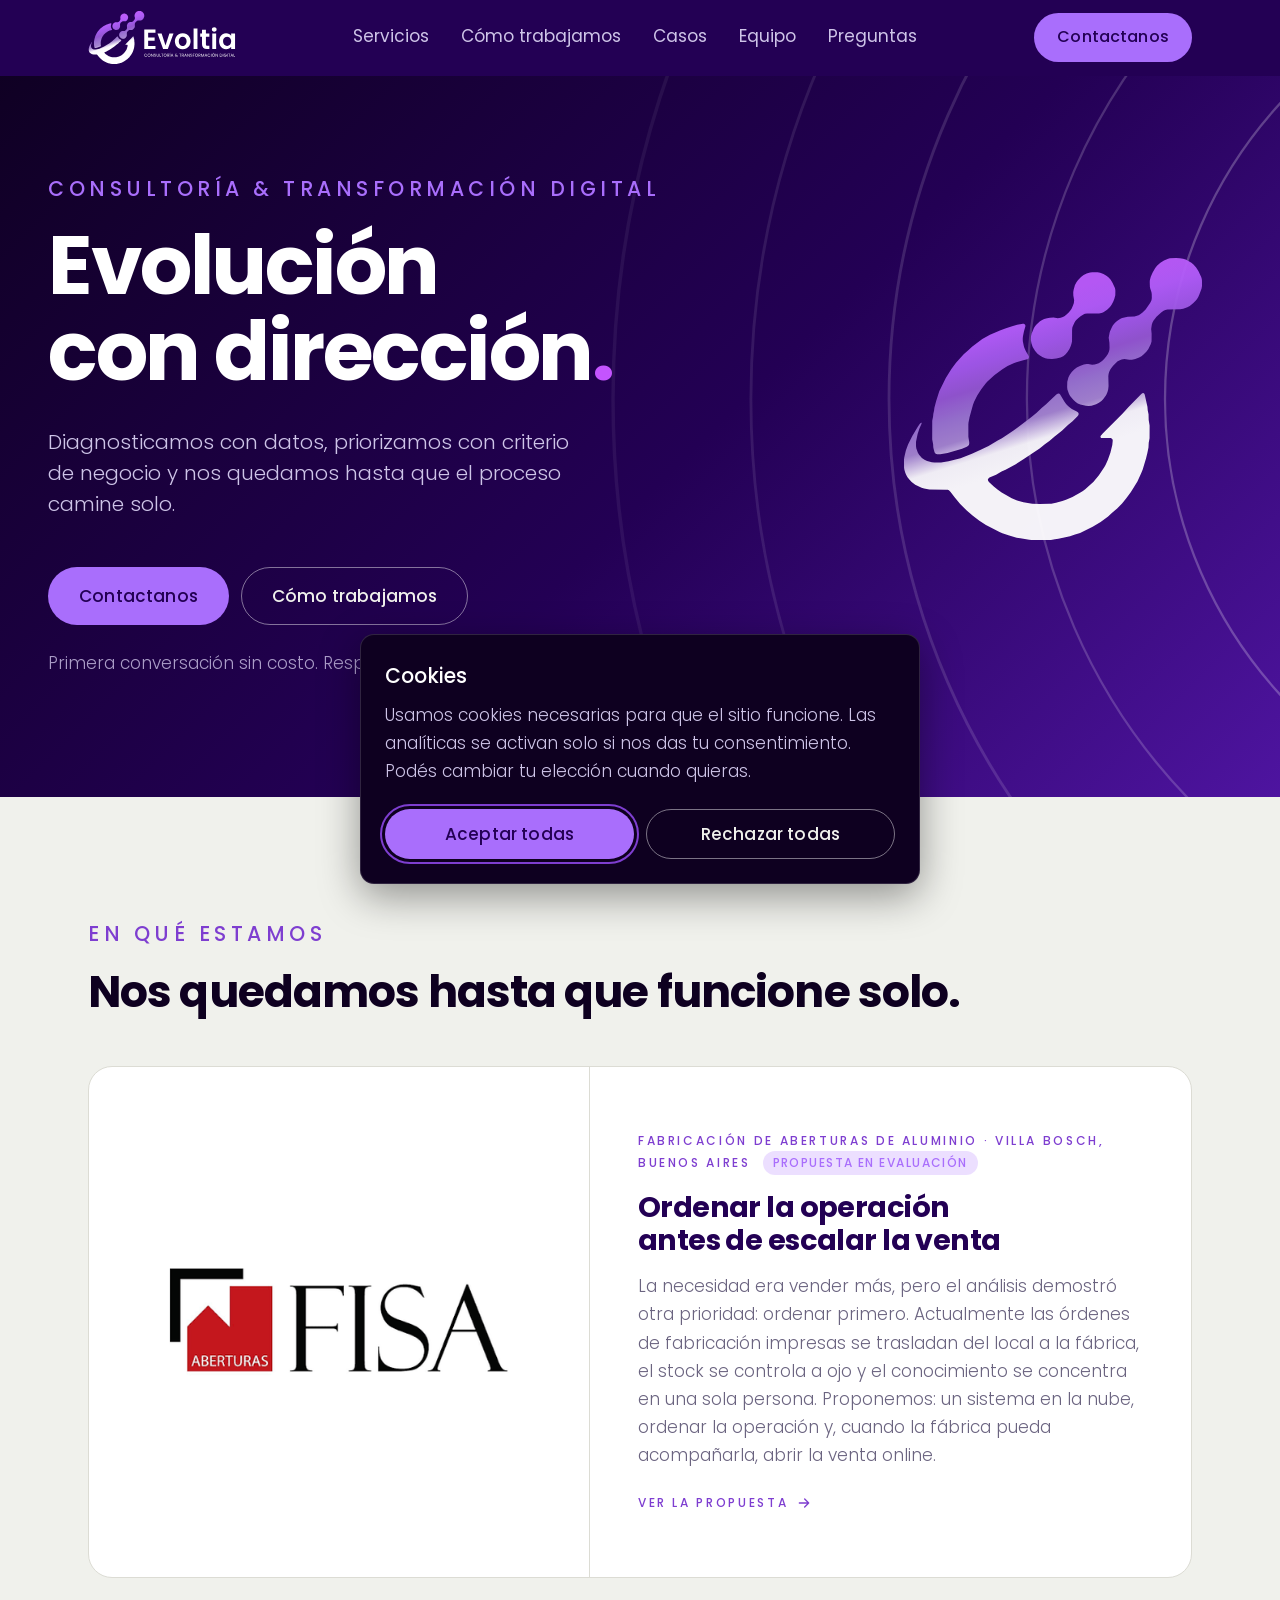
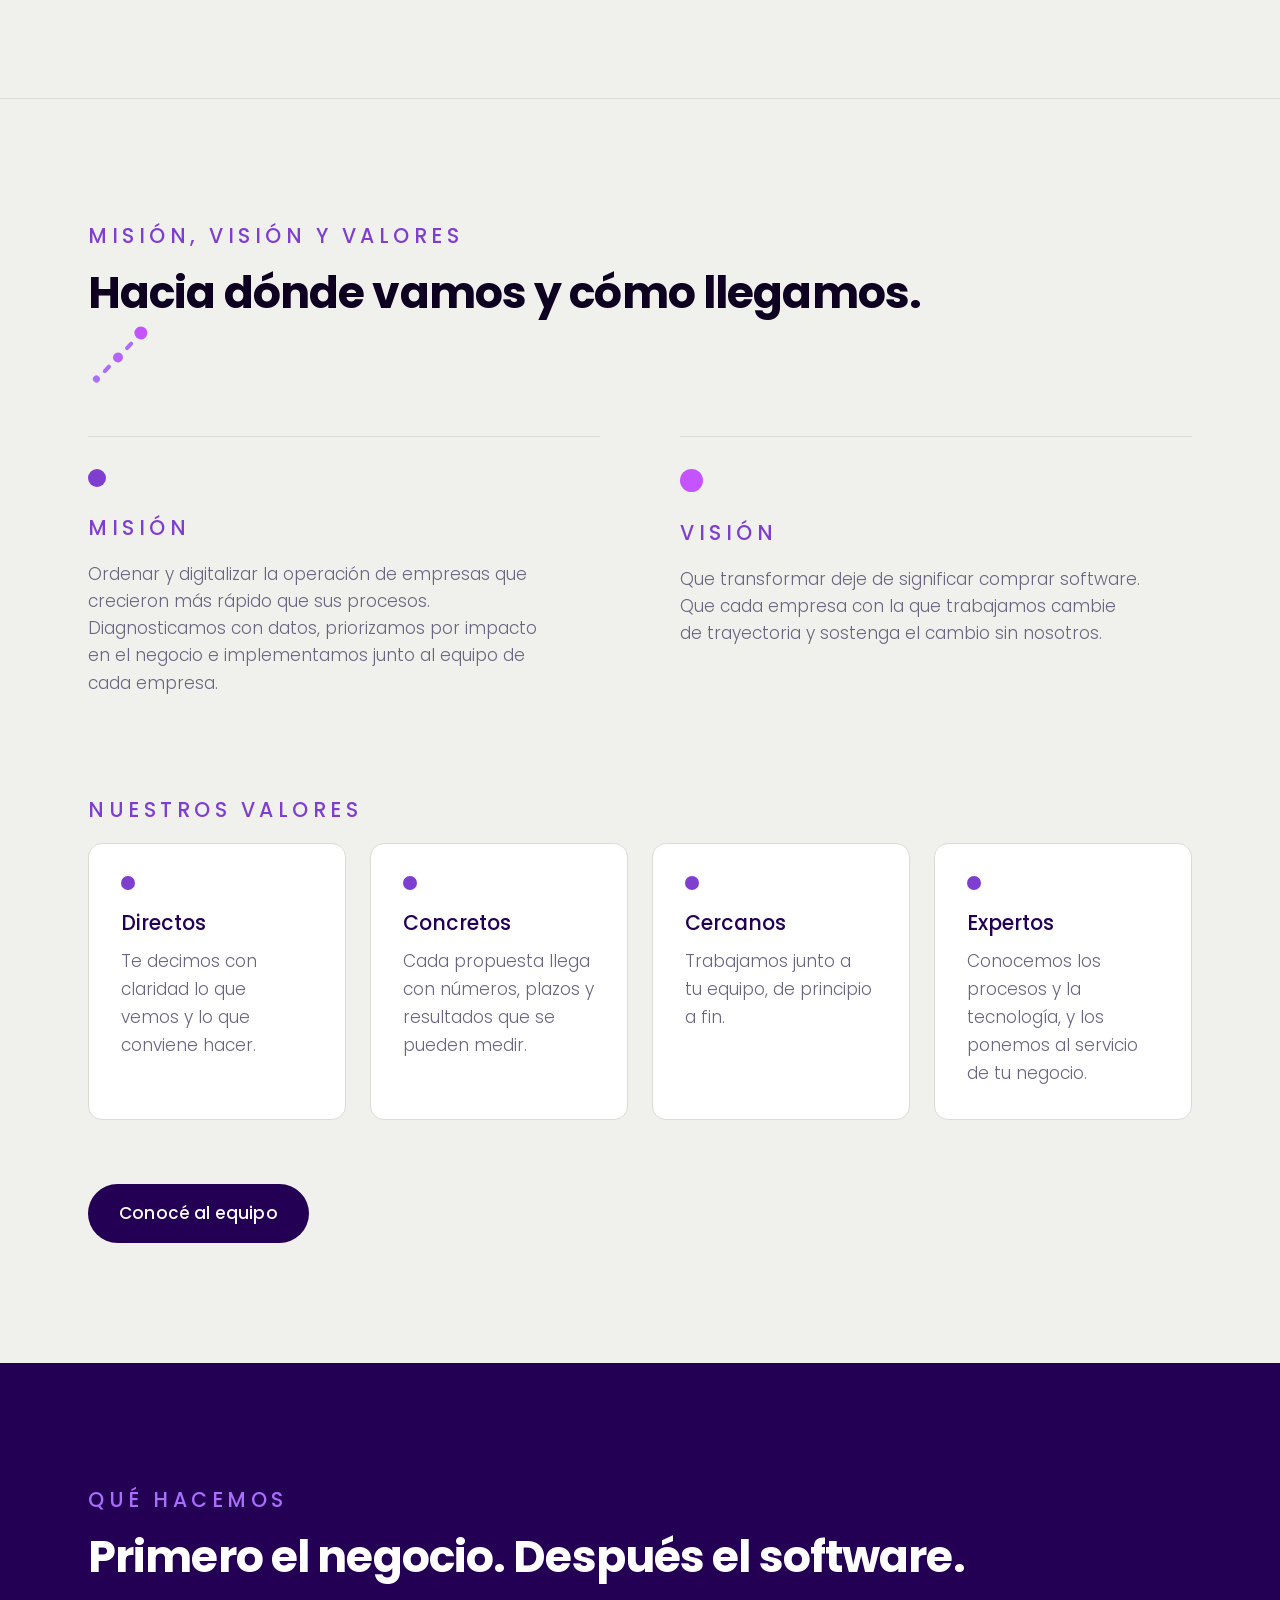
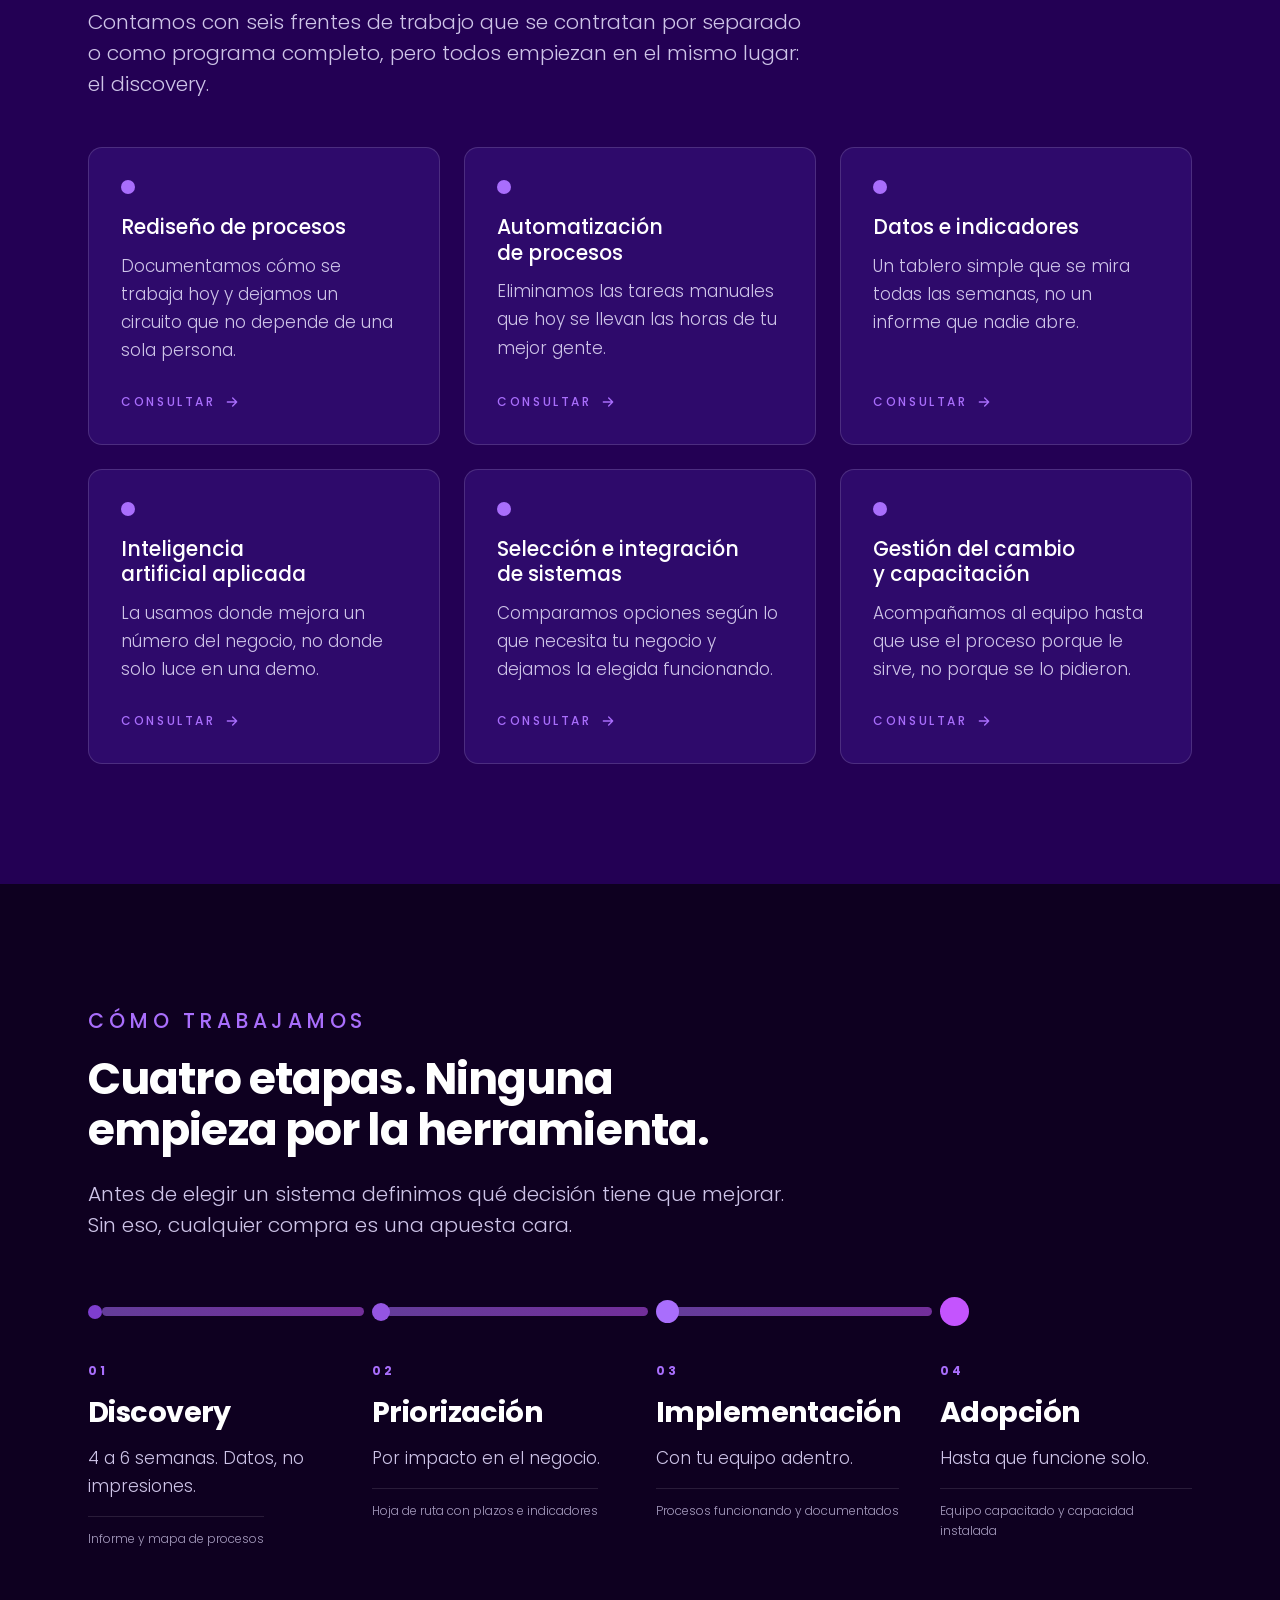
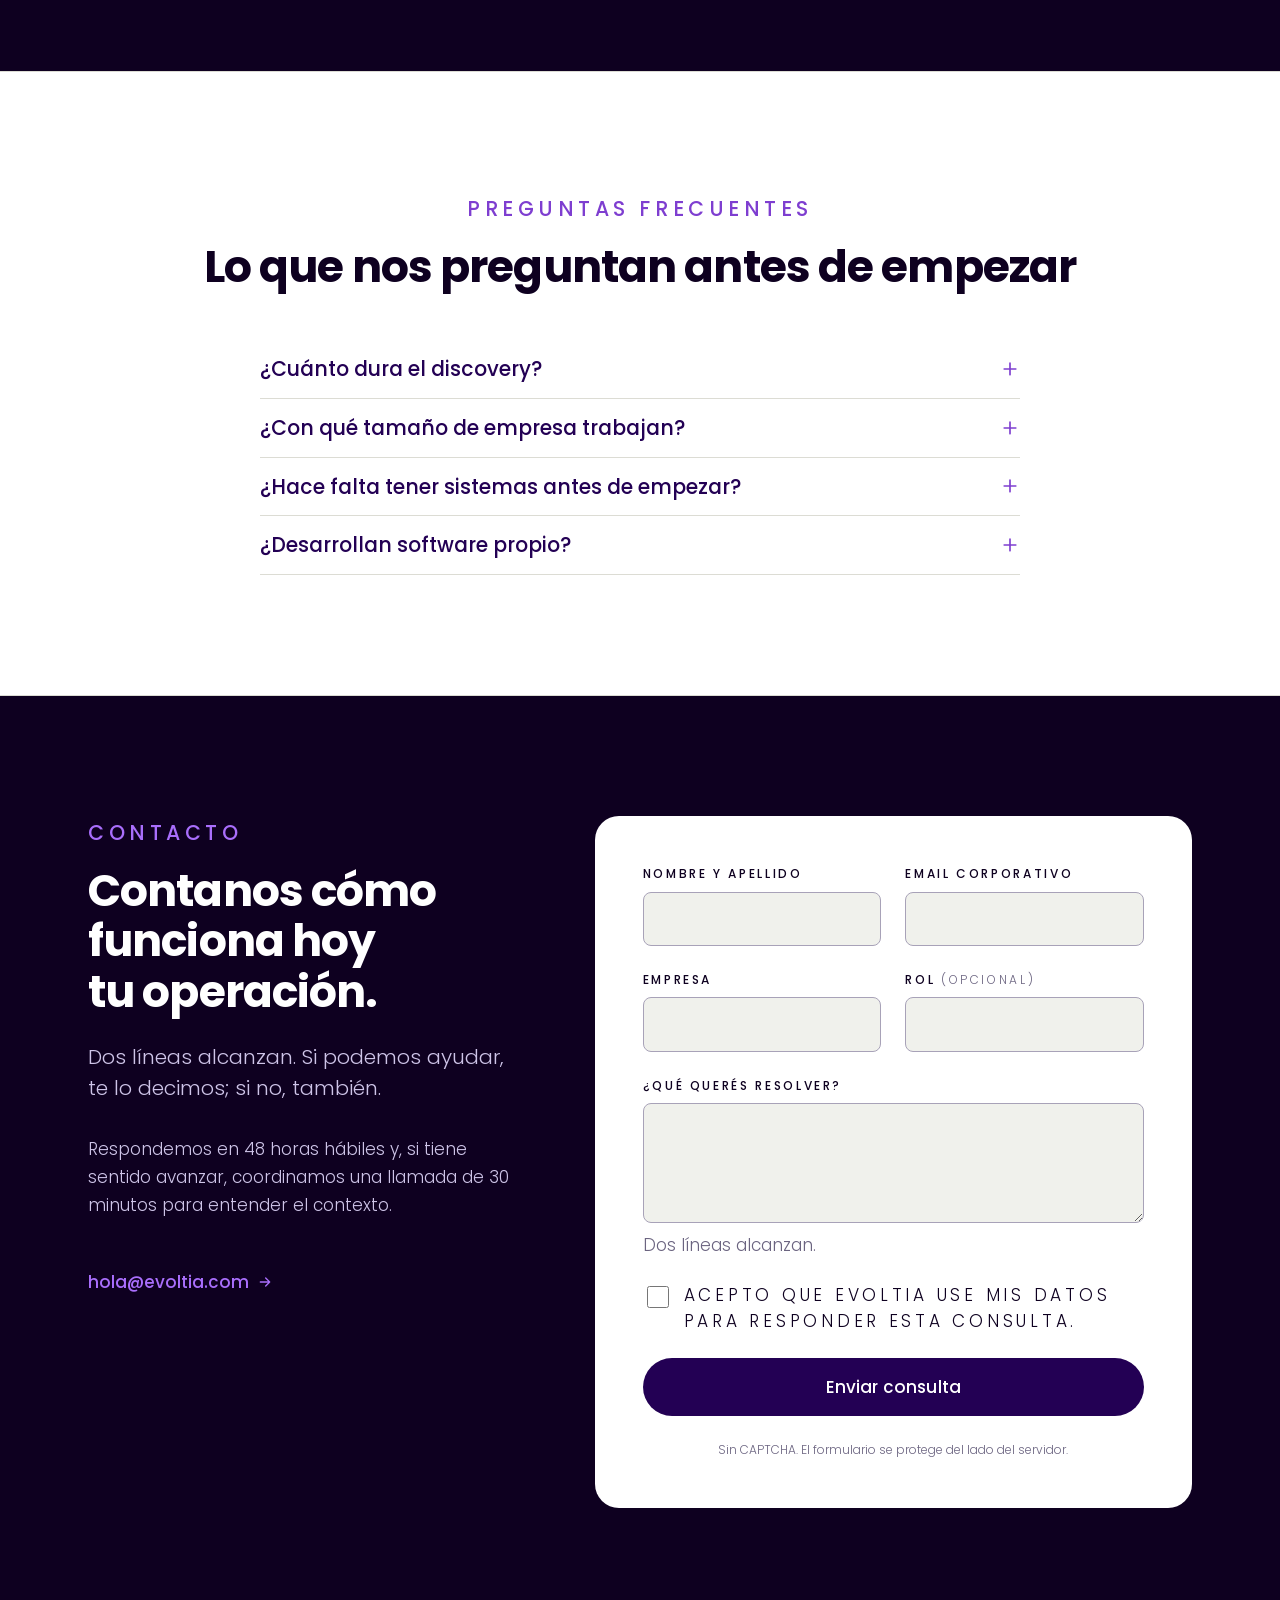
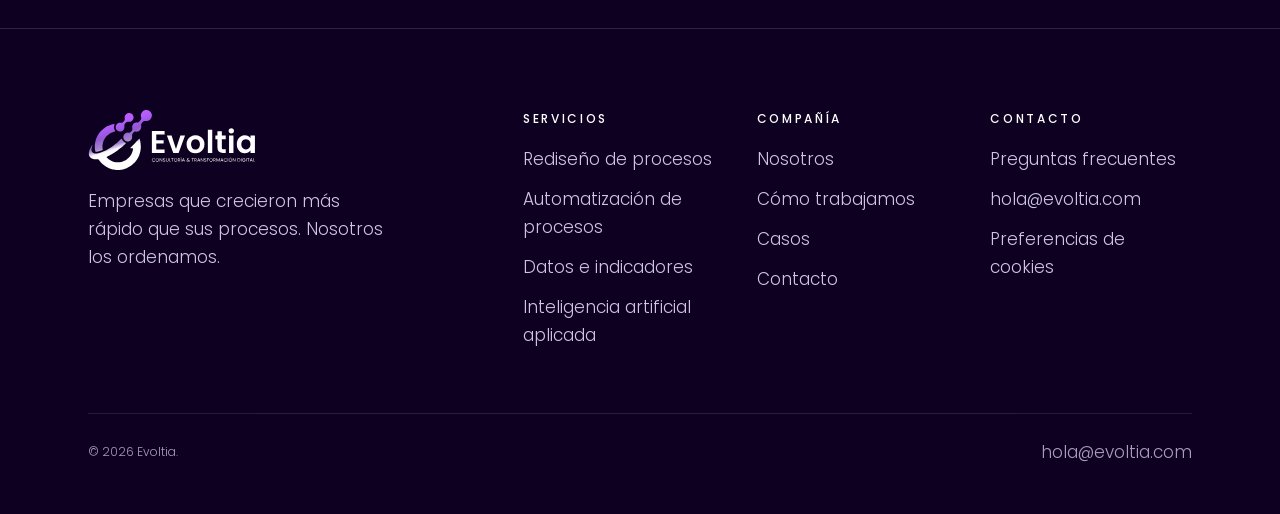
==== commit 93221ede: "fix(home): acortar el contacto y dar un id fijo a cada servicio - Formulario: salen "Telefono" y "Co" ====
--- a/site/index.html
+++ b/site/index.html
@@ -278,37 +278,37 @@
       <ul class="grid grid--3 reveal" style="margin-top:var(--sp-8)">
         <li class="tarjeta tarjeta--oscura tarjeta--enlace">
           <span class="tarjeta__nodo" aria-hidden="true"></span>
-          <h3><a href="#contacto" data-service="rediseno-de-procesos">Rediseño de procesos</a></h3>
+          <h3><a href="#contacto" data-service-id="servicio-01" data-service="rediseno-de-procesos">Rediseño de procesos</a></h3>
           <p>Documentamos cómo se trabaja hoy y dejamos un circuito que no depende de una sola persona.</p>
           <span class="tarjeta__pie">Consultar <svg width="16" height="16" viewBox="0 0 24 24" fill="none" stroke="currentColor" stroke-width="2" stroke-linecap="round" stroke-linejoin="round" aria-hidden="true"><path d="M5 12h14M13 6l6 6-6 6"/></svg></span>
         </li>
         <li class="tarjeta tarjeta--oscura tarjeta--enlace">
           <span class="tarjeta__nodo" aria-hidden="true"></span>
-          <h3><a href="#contacto" data-service="automatizacion-de-procesos">Automatización de procesos</a></h3>
+          <h3><a href="#contacto" data-service-id="servicio-02" data-service="automatizacion-de-procesos">Automatización de procesos</a></h3>
           <p>Eliminamos las tareas manuales que hoy se llevan las horas de tu mejor gente.</p>
           <span class="tarjeta__pie">Consultar <svg width="16" height="16" viewBox="0 0 24 24" fill="none" stroke="currentColor" stroke-width="2" stroke-linecap="round" stroke-linejoin="round" aria-hidden="true"><path d="M5 12h14M13 6l6 6-6 6"/></svg></span>
         </li>
         <li class="tarjeta tarjeta--oscura tarjeta--enlace">
           <span class="tarjeta__nodo" aria-hidden="true"></span>
-          <h3><a href="#contacto" data-service="datos-e-indicadores">Datos e indicadores</a></h3>
+          <h3><a href="#contacto" data-service-id="servicio-03" data-service="datos-e-indicadores">Datos e indicadores</a></h3>
           <p>Un tablero simple que se mira todas las semanas, no un informe que nadie abre.</p>
           <span class="tarjeta__pie">Consultar <svg width="16" height="16" viewBox="0 0 24 24" fill="none" stroke="currentColor" stroke-width="2" stroke-linecap="round" stroke-linejoin="round" aria-hidden="true"><path d="M5 12h14M13 6l6 6-6 6"/></svg></span>
         </li>
         <li class="tarjeta tarjeta--oscura tarjeta--enlace">
           <span class="tarjeta__nodo" aria-hidden="true"></span>
-          <h3><a href="#contacto" data-service="inteligencia-artificial-aplicada">Inteligencia artificial aplicada</a></h3>
+          <h3><a href="#contacto" data-service-id="servicio-04" data-service="inteligencia-artificial-aplicada">Inteligencia artificial aplicada</a></h3>
           <p>La usamos donde mejora un número del negocio, no donde solo luce en una demo.</p>
           <span class="tarjeta__pie">Consultar <svg width="16" height="16" viewBox="0 0 24 24" fill="none" stroke="currentColor" stroke-width="2" stroke-linecap="round" stroke-linejoin="round" aria-hidden="true"><path d="M5 12h14M13 6l6 6-6 6"/></svg></span>
         </li>
         <li class="tarjeta tarjeta--oscura tarjeta--enlace">
           <span class="tarjeta__nodo" aria-hidden="true"></span>
-          <h3><a href="#contacto" data-service="seleccion-e-integracion-de-sistemas">Selección e integración de sistemas</a></h3>
+          <h3><a href="#contacto" data-service-id="servicio-05" data-service="seleccion-e-integracion-de-sistemas">Selección e integración de sistemas</a></h3>
           <p>Comparamos opciones según lo que necesita tu negocio y dejamos la elegida funcionando.</p>
           <span class="tarjeta__pie">Consultar <svg width="16" height="16" viewBox="0 0 24 24" fill="none" stroke="currentColor" stroke-width="2" stroke-linecap="round" stroke-linejoin="round" aria-hidden="true"><path d="M5 12h14M13 6l6 6-6 6"/></svg></span>
         </li>
         <li class="tarjeta tarjeta--oscura tarjeta--enlace">
           <span class="tarjeta__nodo" aria-hidden="true"></span>
-          <h3><a href="#contacto" data-service="gestion-del-cambio-y-capacitacion">Gestión del cambio y capacitación</a></h3>
+          <h3><a href="#contacto" data-service-id="servicio-06" data-service="gestion-del-cambio-y-capacitacion">Gestión del cambio y capacitación</a></h3>
           <p>Acompañamos al equipo hasta que use el proceso porque le sirve, no porque se lo pidieron.</p>
           <span class="tarjeta__pie">Consultar <svg width="16" height="16" viewBox="0 0 24 24" fill="none" stroke="currentColor" stroke-width="2" stroke-linecap="round" stroke-linejoin="round" aria-hidden="true"><path d="M5 12h14M13 6l6 6-6 6"/></svg></span>
         </li>
@@ -478,27 +478,10 @@
         </div>
 
         <div class="campo">
-          <label for="f-tel">Teléfono <span class="opt">(opcional)</span></label>
-          <input id="f-tel" name="telefono" type="tel" inputmode="tel" autocomplete="tel">
-        </div>
-
-        <div class="campo">
           <label for="f-mensaje">¿Qué querés resolver?</label>
           <textarea id="f-mensaje" name="mensaje" required aria-describedby="e-mensaje ayuda-mensaje"></textarea>
           <p class="ayuda" id="ayuda-mensaje">Dos líneas alcanzan.</p>
           <p class="campo__error" id="e-mensaje"></p>
-        </div>
-
-        <div class="campo">
-          <label for="f-origen">¿Cómo nos conociste? <span class="opt">(opcional)</span></label>
-          <select id="f-origen" name="origen">
-            <option value="">Elegí una opción</option>
-            <option value="recomendacion">Recomendación</option>
-            <option value="buscador">Buscador</option>
-            <option value="linkedin">LinkedIn</option>
-            <option value="evento">Evento o charla</option>
-            <option value="otro">Otro</option>
-          </select>
         </div>
 
         <div class="campo">
--- a/site/assets/styles.css
+++ b/site/assets/styles.css
@@ -228,7 +228,7 @@
 }
 .nav--solida {
   background: rgba(35, 0, 84, 0.94);
-  backdrop-filter: blur(12px);
+  -webkit-backdrop-filter: blur(12px); backdrop-filter: blur(12px);
   border-bottom-color: var(--borde-oscuro);
 }
 .nav__inner { display: flex; align-items: center; justify-content: space-between; gap: var(--sp-5); width: 100%; }
@@ -635,7 +635,7 @@
 .pestanas {
   position: sticky; top: var(--nav-h); z-index: 90;
   background: rgba(240, 241, 236, 0.94);
-  backdrop-filter: blur(12px);
+  -webkit-backdrop-filter: blur(12px); backdrop-filter: blur(12px);
   border-bottom: 1px solid var(--borde-claro);
 }
 
@@ -1875,7 +1875,7 @@
 .cta-flotante {
   position: fixed; inset-inline: 0; inset-block-end: 0; z-index: 90;
   padding: var(--sp-3) var(--sp-5) calc(var(--sp-3) + env(safe-area-inset-bottom));
-  background: rgba(14, 0, 32, 0.94); backdrop-filter: blur(10px);
+  background: rgba(14, 0, 32, 0.94); -webkit-backdrop-filter: blur(10px); backdrop-filter: blur(10px);
   border-top: 1px solid var(--borde-oscuro);
   transform: translateY(110%); transition: transform 250ms var(--ease);
 }
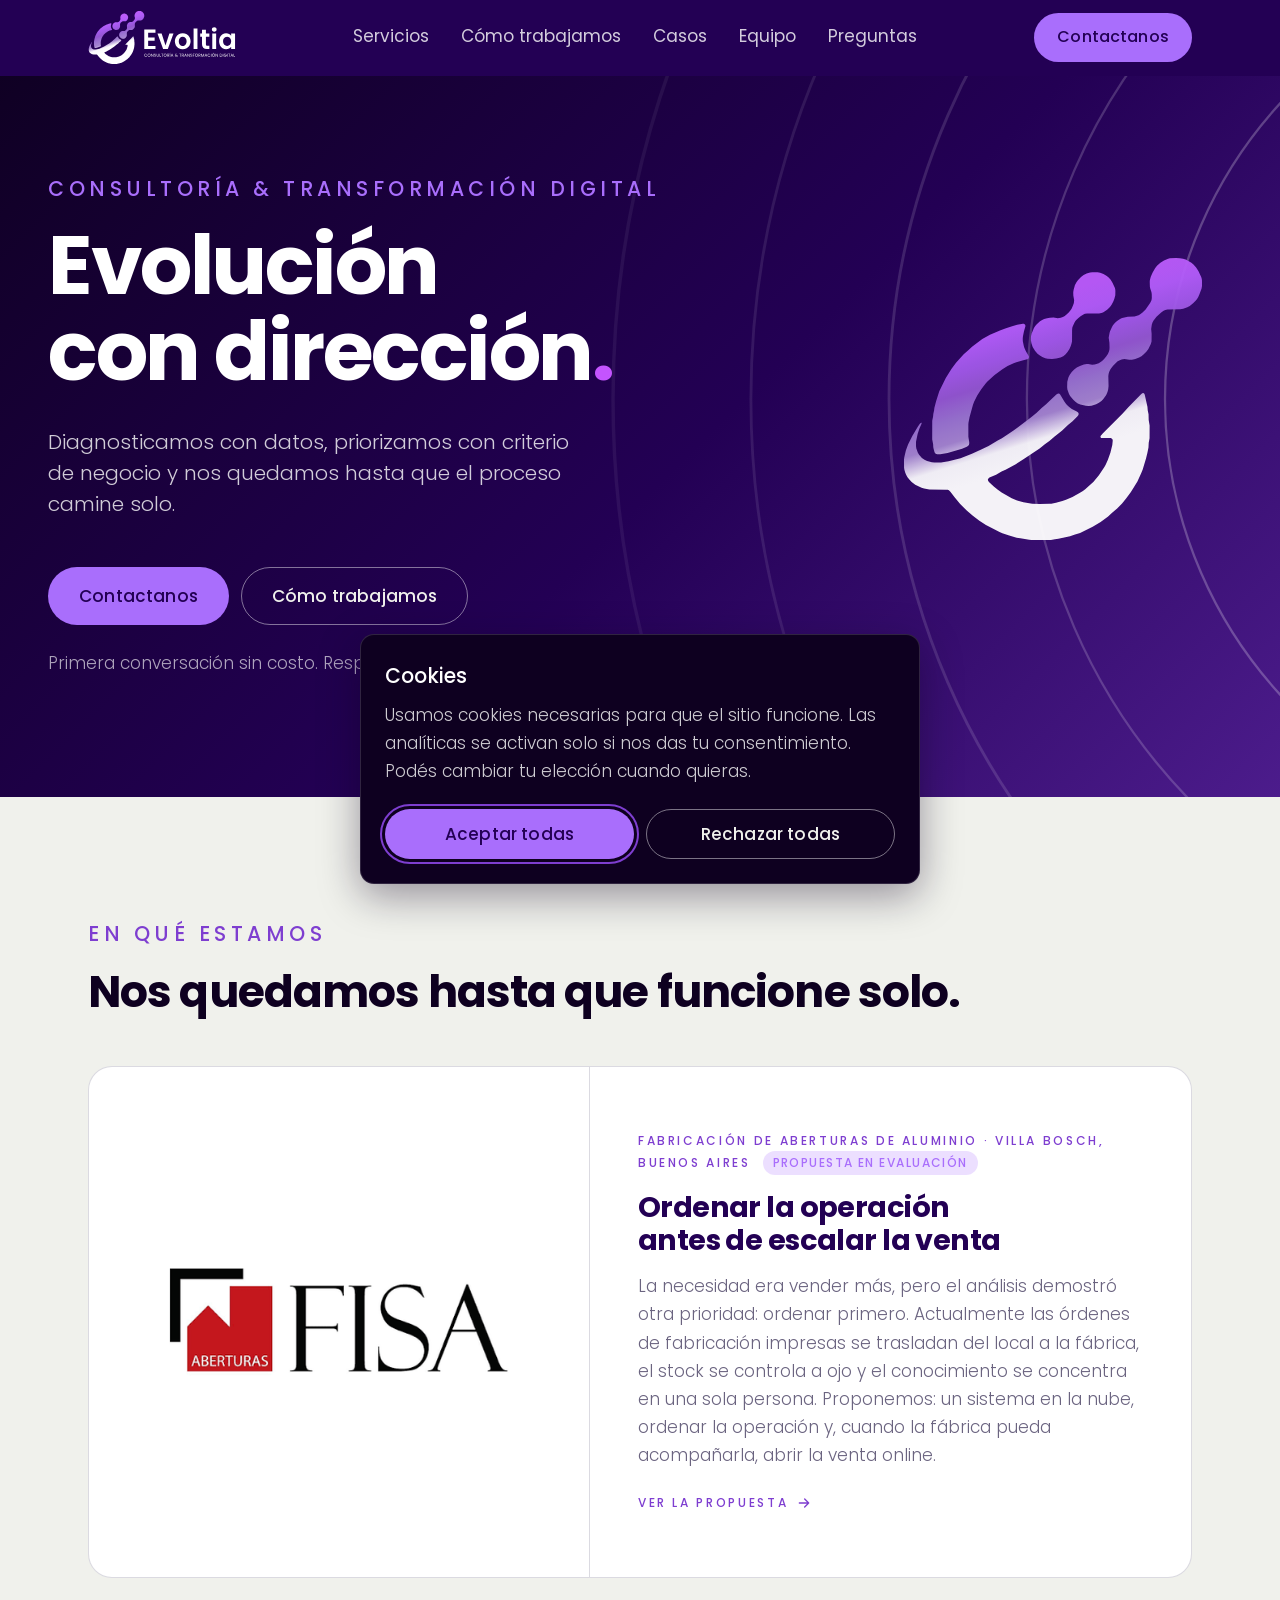
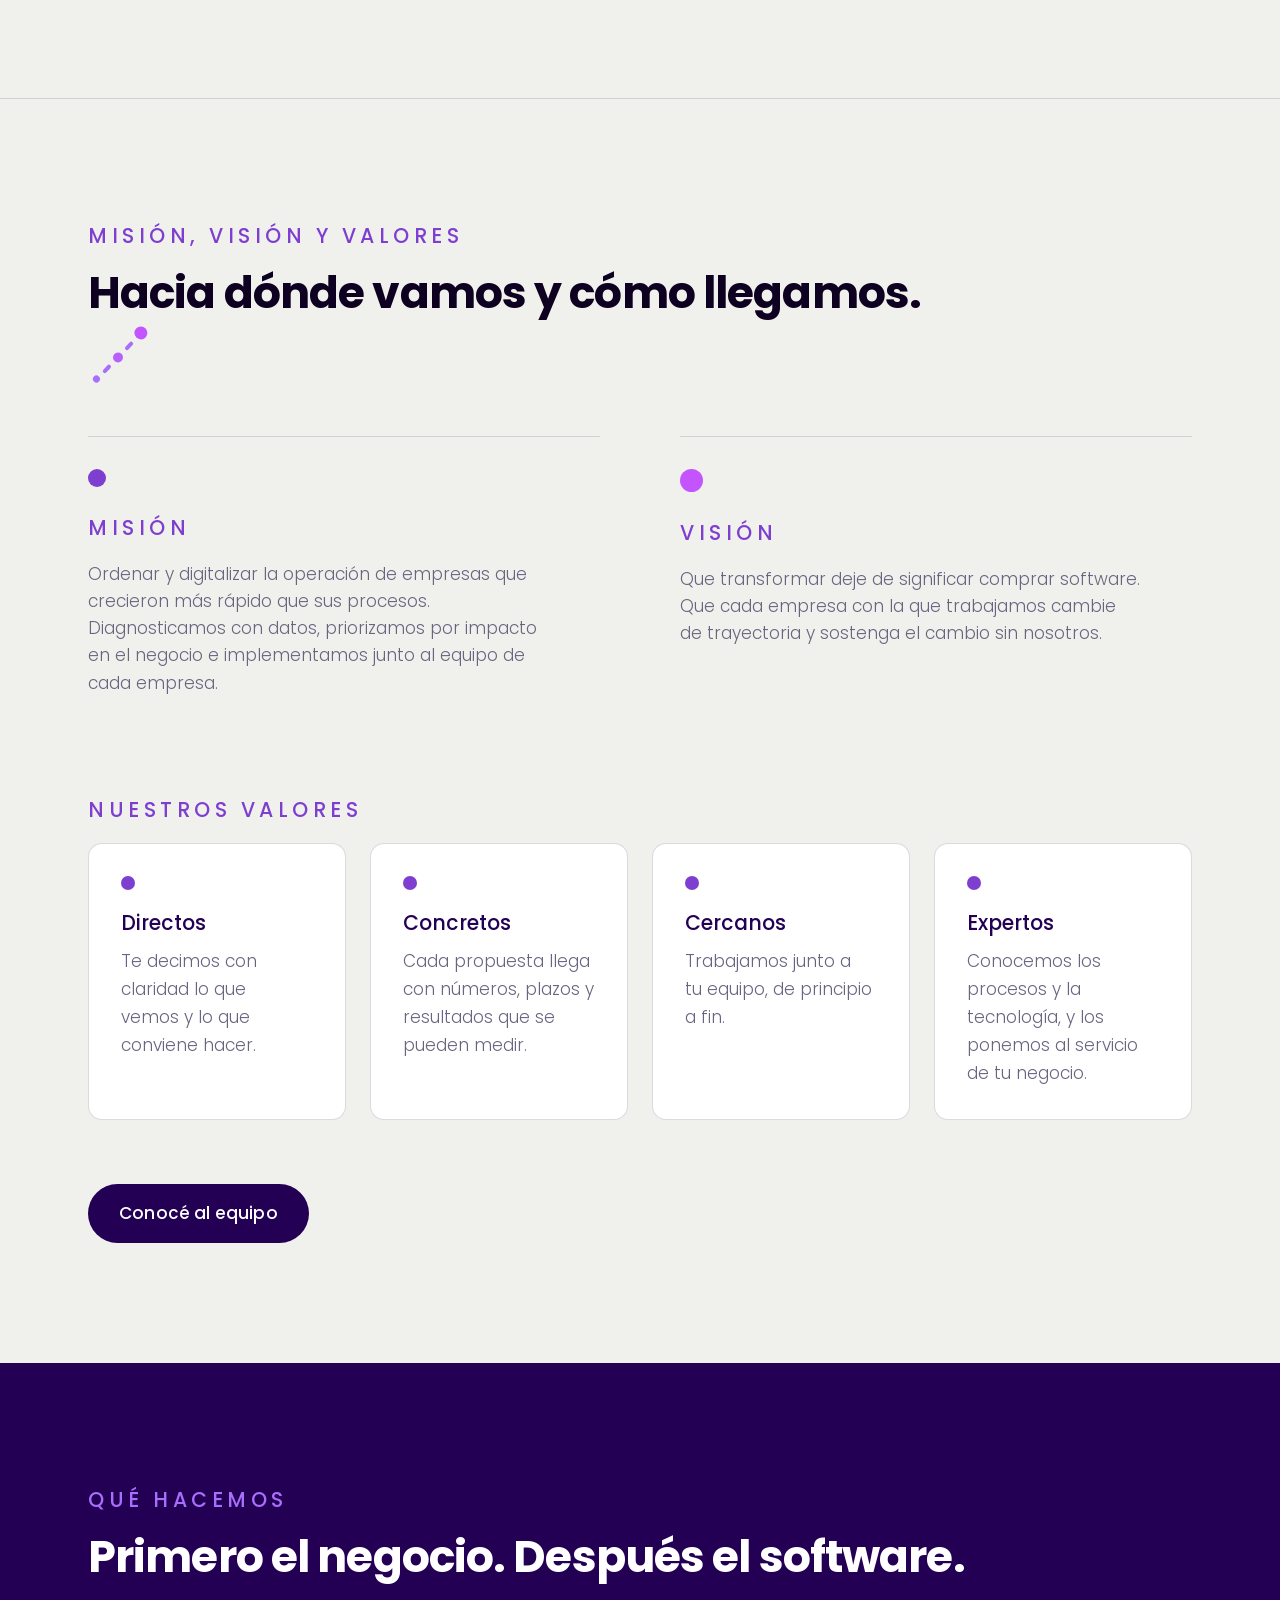
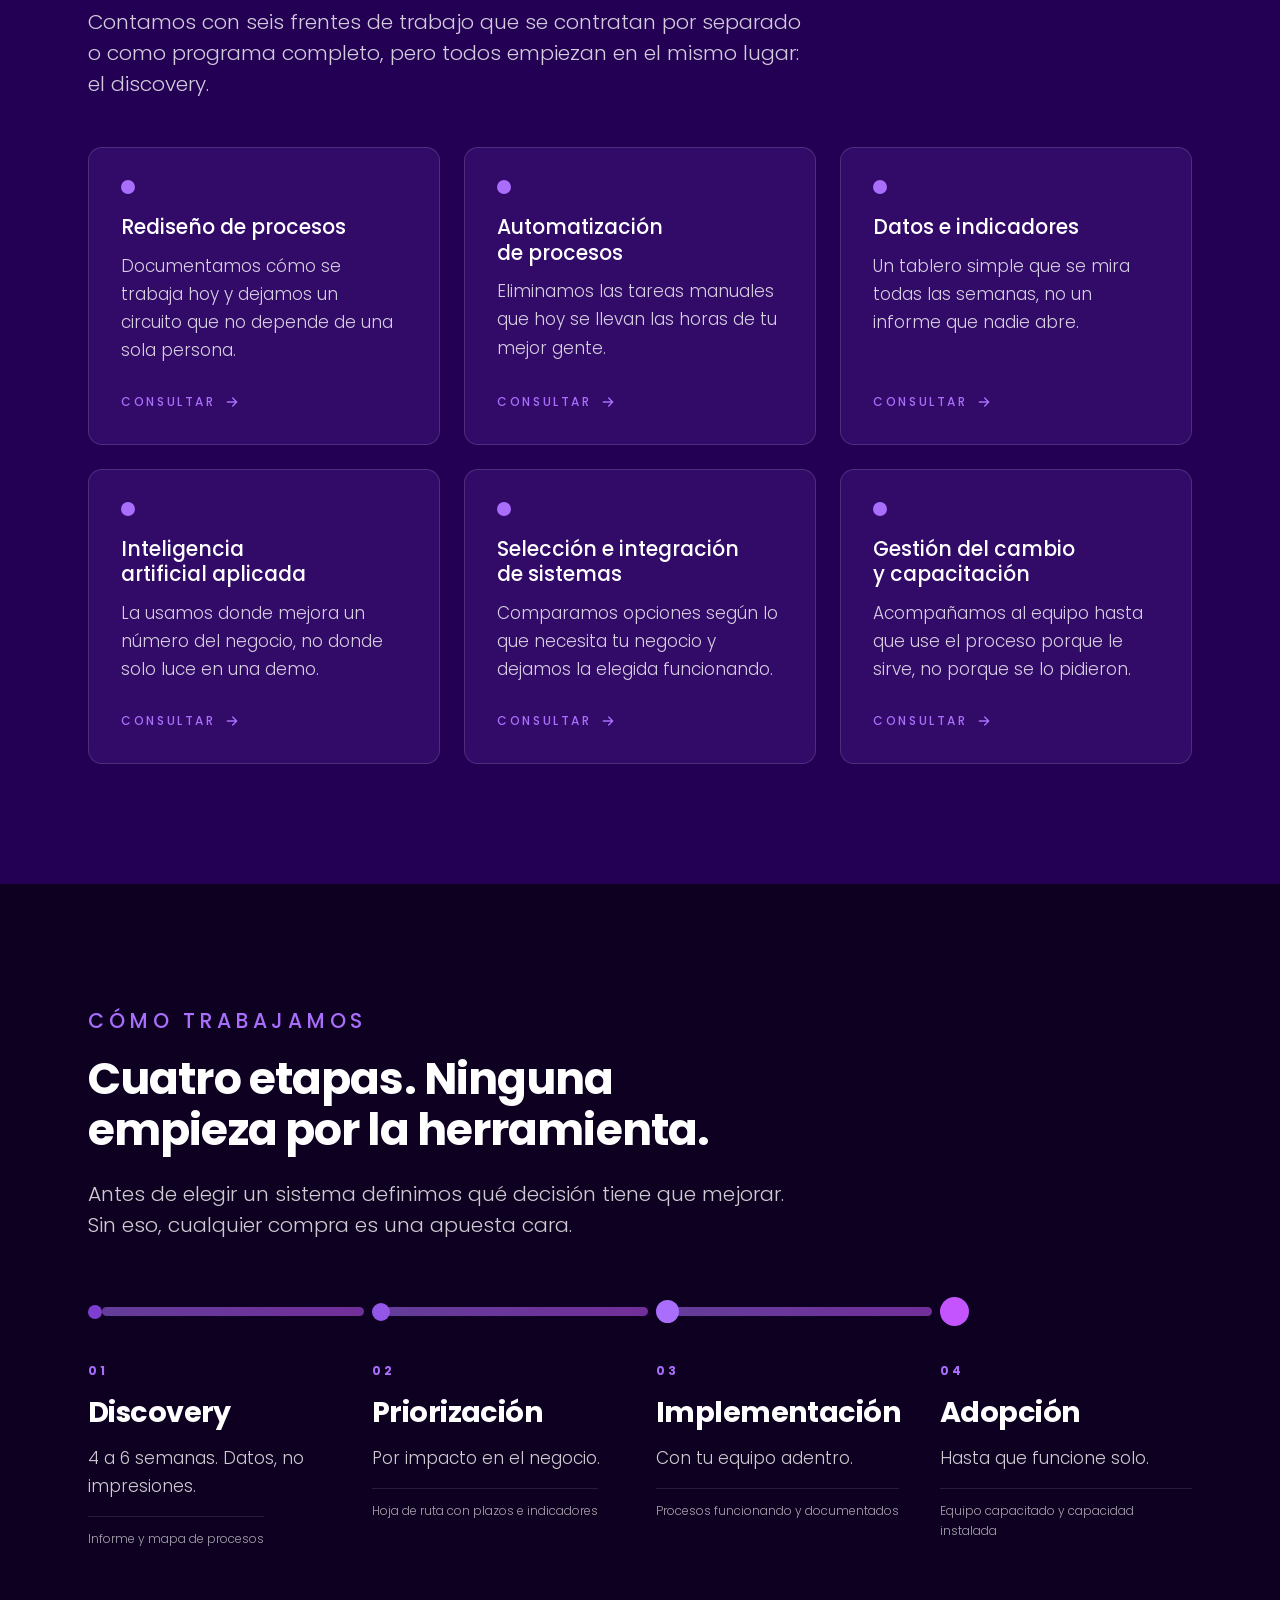
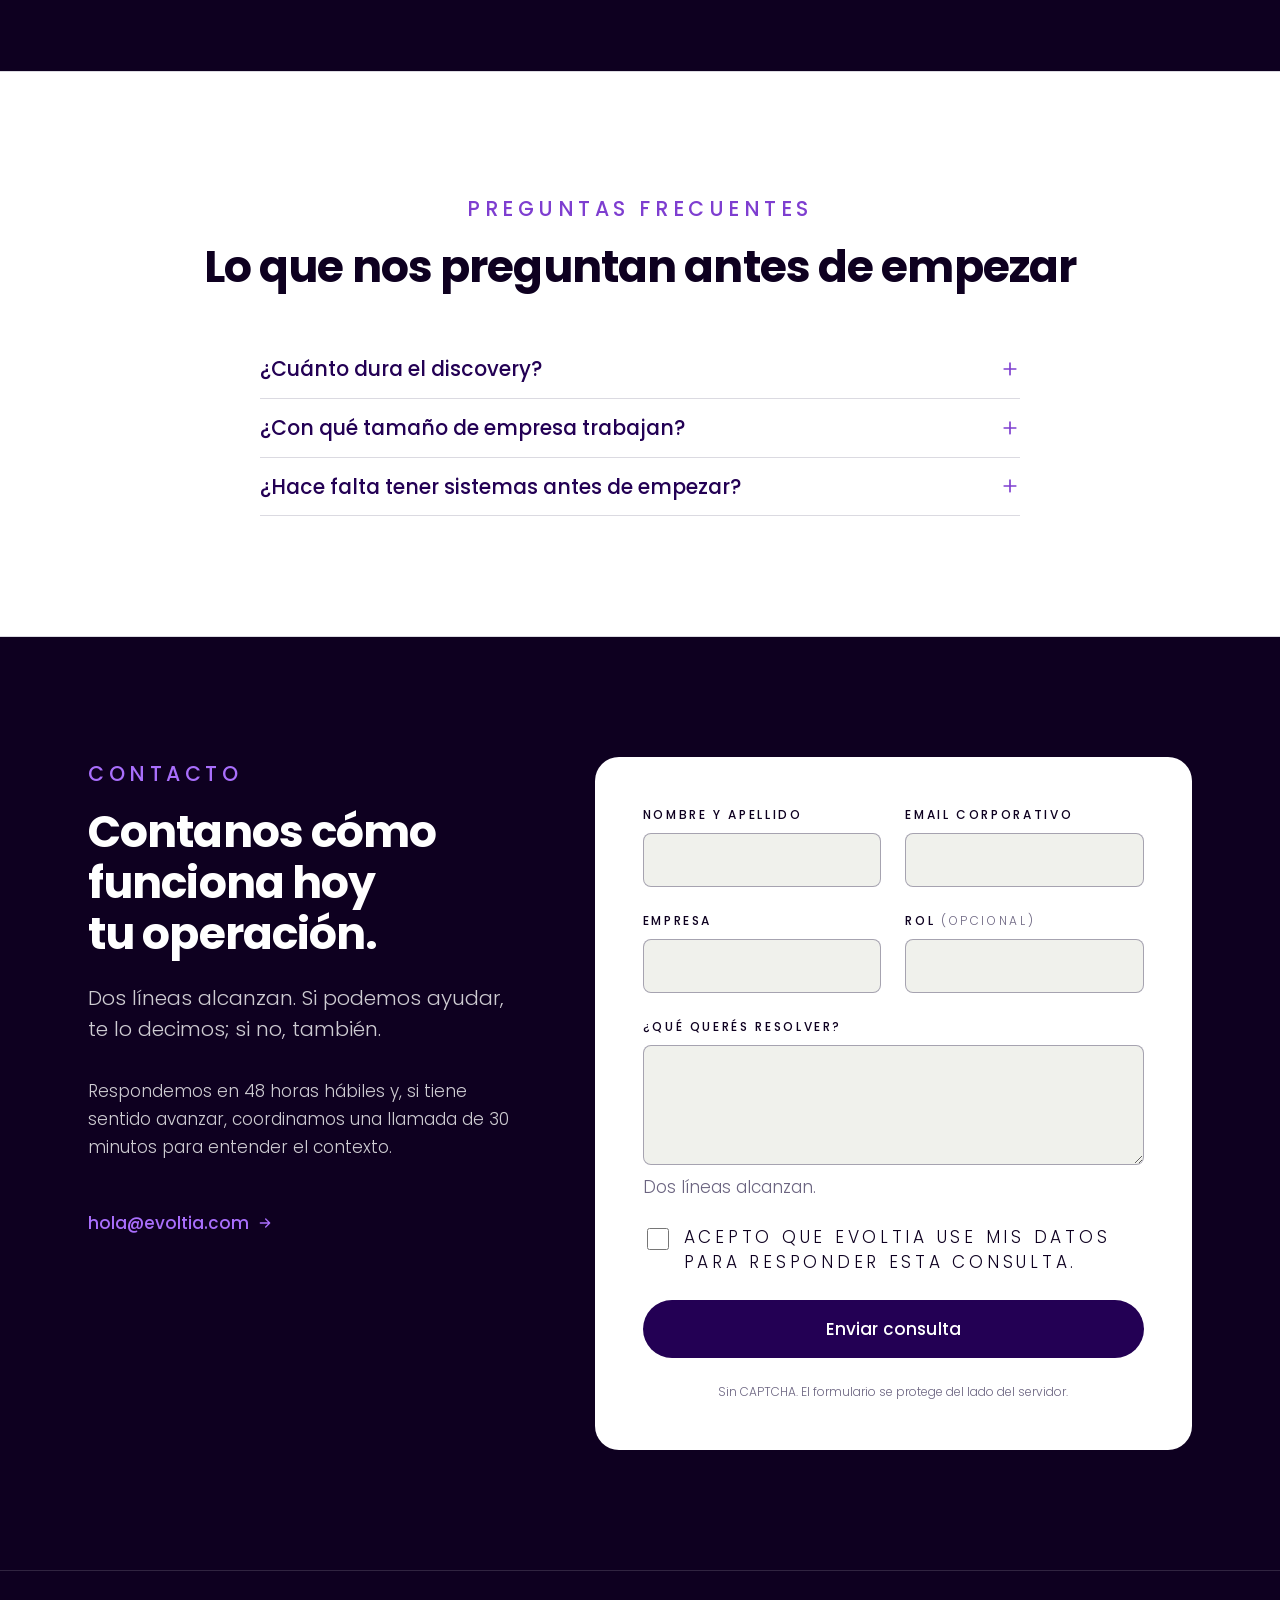
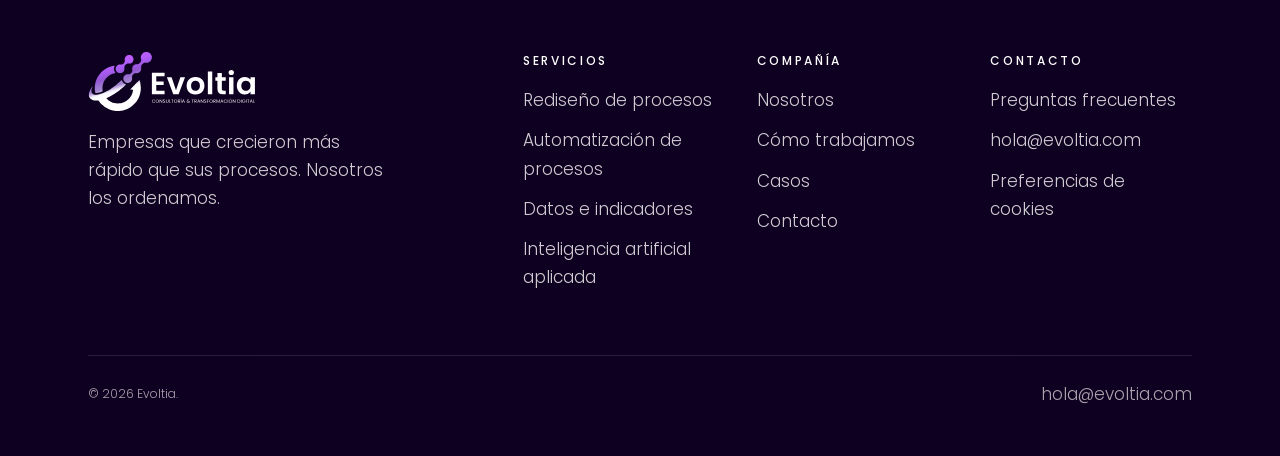
==== commit d799fc39: "content(home): quitar del FAQ «¿Desarrollan software propio?» No hace falta aclararlo en el sitio. S" ====
--- a/site/index.html
+++ b/site/index.html
@@ -402,18 +402,6 @@
             <p>No. En muchos casos el punto de partida son planillas y mensajería. Eso no es un obstáculo: nos muestra cómo funciona hoy tu operación.</p>
           </div>
         </div>
-
-        <div class="faq__item">
-          <h3>
-            <button class="faq__btn" type="button" aria-expanded="false" aria-controls="faq-p4" id="faq-b4">
-              <span>¿Desarrollan software propio?</span>
-              <span class="faq__icono" aria-hidden="true"><svg width="20" height="20" viewBox="0 0 24 24" fill="none" stroke="currentColor" stroke-width="2" stroke-linecap="round"><path d="M12 5v14M5 12h14"/></svg></span>
-            </button>
-          </h3>
-          <div class="faq__panel" id="faq-p4" role="region" aria-labelledby="faq-b4" hidden>
-            <p>No. Trabajamos con proveedores: elegimos con vos la herramienta del mercado que mejor resuelve el problema, la integramos y la dejamos funcionando con tu equipo.</p>
-          </div>
-        </div>
       </div>
     </div>
   </section>
--- a/site/assets/styles.css
+++ b/site/assets/styles.css
@@ -16,19 +16,26 @@
   --blanco: #ffffff;   /* Blanco · tarjetas sobre Papel */
   --gris:   #6b6480;   /* Gris Nodo · texto secundario y epígrafes */
 
-  /* Lavanda: el manual la nombra en las reglas rápidas (§03) pero no la tabula.
-     Valor muestreado de la bajada del hero oficial (web-hero-1920x720.png). */
-  --lavanda: #cec4e8;
-
-  /* Derivados mínimos, no de marca */
-  --borde-claro: #dcdcd4;
-  --borde-oscuro: rgba(255, 255, 255, 0.14);
-  --borde-oscuro-fuerte: rgba(255, 255, 255, 0.45);
-  --superficie-oscura: #2e0a6b;
+  /* Todo color del sitio sale de los ocho de arriba. Lo que el manual no
+     tabula —texto secundario sobre oscuro, bordes, superficies, estados del
+     formulario, pasos intermedios— se obtiene con transparencia sobre uno de
+     ellos o mezclando dos, nunca con un valor nuevo. El manual nombra
+     «Lavanda» para el cuerpo sobre oscuro (§03) pero no le da HEX: se usa el
+     Blanco, que la misma regla admite, atenuado. */
+  --blanco-suave: rgba(255, 255, 255, 0.8);            /* Blanco al 80 % */
+  --orbita-suave: rgba(126, 62, 208, 0.22);            /* Órbita al 22 % */
+  --borde-claro: rgba(107, 100, 128, 0.24);            /* Gris Nodo al 24 % */
+  --borde-oscuro: rgba(255, 255, 255, 0.14);           /* Blanco al 14 % */
+  --borde-oscuro-fuerte: rgba(255, 255, 255, 0.45);    /* Blanco al 45 % */
+  --superficie-oscura: color-mix(in srgb, var(--orbita) 16%, var(--nucleo));
+  /* Única excepción a la paleta, aprobada por el cliente: el rojo de error.
+     El manual no define colores de estado; el éxito va en Órbita. */
   --error: #b3261e;
-  --ok: #1f7a54;
-
-  --degrade: linear-gradient(135deg, #0e0020 0%, #230054 55%, #4e14a0 100%);
+  --ok: var(--orbita);
+
+  /* Tinta → Núcleo → Órbita. El último tope cae fuera del cuadro, así que en
+     la esquina el degradé llega a medio camino entre Núcleo y Órbita. */
+  --degrade: linear-gradient(135deg, var(--tinta) 0%, var(--nucleo) 55%, var(--orbita) 155%);
 
   /* Tipografía — manual §04. Poppins; alternativas Montserrat, luego Century Gothic.
      Nunca Arial, Calibri ni Times. */
@@ -135,7 +142,7 @@
 .subtitulo { font-size: var(--fs-h3); font-weight: 500; line-height: 1.3; }
 
 .bajada { font-size: var(--fs-sub); line-height: 1.5; color: var(--gris); max-width: 56ch; }
-.oscuro .bajada, .tinta .bajada { color: var(--lavanda); }
+.oscuro .bajada, .tinta .bajada { color: var(--blanco-suave); }
 
 .sr-only {
   position: absolute; width: 1px; height: 1px; padding: 0; margin: -1px;
@@ -175,7 +182,7 @@
 }
 .cadena i { display: block; border-radius: 50%; background: var(--senal); }
 .cadena i:nth-of-type(1) { width: 7px;  height: 7px; }
-.cadena i:nth-of-type(2) { width: 10px; height: 10px; background: #b662fd; }
+.cadena i:nth-of-type(2) { width: 10px; height: 10px; background: color-mix(in srgb, var(--senal), var(--pulso)); }
 .cadena i:nth-of-type(3) { width: 13px; height: 13px; background: var(--pulso); }
 .cadena b { display: block; width: 10px; height: 4px; background: var(--senal); border-radius: 2px; }
 
@@ -193,7 +200,7 @@
 
 /* Sobre oscuro: Señal de fondo, Núcleo de texto — como el hero oficial. 5,27:1 */
 .btn--primario { background: var(--senal); color: var(--nucleo); }
-.btn--primario:hover { background: #bb8bfd; }
+.btn--primario:hover { background: color-mix(in srgb, var(--senal) 80%, var(--blanco)); }
 
 /* Sobre claro: Núcleo de fondo, Blanco de texto. 17,5:1 */
 .btn--primario-claro { background: var(--nucleo); color: var(--blanco); }
@@ -242,7 +249,7 @@
   /* Con cinco ítems, dejar que "Cómo trabajamos" se parta en dos líneas
      desalinea toda la barra. */
   white-space: nowrap;
-  color: var(--lavanda); text-decoration: none; font-size: var(--fs-cuerpo); font-weight: 400;
+  color: var(--blanco-suave); text-decoration: none; font-size: var(--fs-cuerpo); font-weight: 400;
   border-bottom: 2px solid transparent;
   transition: color 150ms var(--ease), border-color 150ms var(--ease);
 }
@@ -341,11 +348,11 @@
 /* El claim va siempre con punto final, y el punto siempre en Magenta Pulso (§07) */
 .punto { color: var(--pulso); }
 
-.hero__bajada { font-size: var(--fs-sub); line-height: 1.5; color: var(--lavanda); max-width: 46ch; }
+.hero__bajada { font-size: var(--fs-sub); line-height: 1.5; color: var(--blanco-suave); max-width: 46ch; }
 .hero__acciones { display: flex; flex-wrap: wrap; gap: var(--sp-3); margin-top: var(--sp-8); }
 .hero__acciones .btn { flex: 1 1 100%; }
 @media (min-width: 480px) { .hero__acciones .btn { flex: 0 0 auto; } }
-.hero__micro { margin-top: var(--sp-5); font-size: var(--fs-cuerpo); color: var(--lavanda); opacity: 0.8; }
+.hero__micro { margin-top: var(--sp-5); font-size: var(--fs-cuerpo); color: var(--blanco-suave); opacity: 0.8; }
 
 /* ---------- Caso de éxito destacado ---------- */
 .caso-destacado { border-bottom: 1px solid var(--borde-claro); }
@@ -462,7 +469,7 @@
 
 .tarjeta--oscura { background: var(--superficie-oscura); border-color: var(--borde-oscuro); }
 .tarjeta--oscura h3 { color: var(--blanco); }
-.tarjeta--oscura p { color: var(--lavanda); }
+.tarjeta--oscura p { color: var(--blanco-suave); }
 
 /* Marca de la tarjeta: nodo de la cadena, no un ícono de stock (§05) */
 .tarjeta__nodo {
@@ -513,7 +520,7 @@
   border-radius: 50%;
 }
 .paso:nth-child(1)::after { width: var(--nodo-1); height: var(--nodo-1); background: var(--orbita); }
-.paso:nth-child(2)::after { width: var(--nodo-2); height: var(--nodo-2); background: #9455e2; inset-inline-start: -2px; }
+.paso:nth-child(2)::after { width: var(--nodo-2); height: var(--nodo-2); background: color-mix(in srgb, var(--orbita), var(--senal)); inset-inline-start: -2px; }
 .paso:nth-child(3)::after { width: var(--nodo-3); height: var(--nodo-3); background: var(--senal); inset-inline-start: -5px; }
 .paso:nth-child(4)::after { width: var(--nodo-4); height: var(--nodo-4); background: var(--pulso); inset-inline-start: -8px; }
 
@@ -531,10 +538,10 @@
 
 .paso .paso__num { font-size: var(--fs-etiqueta); font-weight: 700; color: var(--senal); letter-spacing: 0.22em; }
 .paso h3 { font-size: var(--fs-h3); font-weight: 700; color: var(--blanco); margin-block: var(--sp-2); letter-spacing: -0.02em; }
-.paso p { color: var(--lavanda); font-size: var(--fs-cuerpo); }
+.paso p { color: var(--blanco-suave); font-size: var(--fs-cuerpo); }
 .paso__entregable {
   display: inline-block; margin-top: var(--sp-4);
-  font-size: var(--fs-etiqueta); color: var(--lavanda); opacity: 0.8;
+  font-size: var(--fs-etiqueta); color: var(--blanco-suave); opacity: 0.8;
   padding-top: var(--sp-3); border-top: 1px solid var(--borde-oscuro);
 }
 
@@ -559,7 +566,7 @@
 
 .migas { margin-bottom: var(--sp-7); }
 .migas ol { display: flex; flex-wrap: wrap; align-items: center; gap: var(--sp-2); }
-.migas li { font-size: var(--fs-etiqueta); letter-spacing: 0.12em; text-transform: uppercase; color: var(--lavanda); }
+.migas li { font-size: var(--fs-etiqueta); letter-spacing: 0.12em; text-transform: uppercase; color: var(--blanco-suave); }
 .migas li + li::before { content: "/"; margin-right: var(--sp-2); opacity: 0.5; }
 .migas a { color: var(--senal); text-decoration: none; }
 .migas a:hover { text-decoration: underline; text-underline-offset: 3px; }
@@ -745,7 +752,7 @@
 .datos__rotulo em { font-style: normal; text-transform: none; letter-spacing: 0.04em; }
 
 .nota { margin-top: var(--sp-6); max-width: 68ch; color: var(--gris); }
-.nota--clara { color: var(--lavanda); }
+.nota--clara { color: var(--blanco-suave); }
 
 /* Callout sobre oscuro */
 .destacado {
@@ -759,7 +766,7 @@
   color: var(--senal); margin-bottom: var(--sp-3);
 }
 .destacado__valor { font-size: var(--fs-h3); font-weight: 700; line-height: 1.15; letter-spacing: -0.02em; color: var(--blanco); margin-bottom: var(--sp-3); }
-.destacado p:last-child { color: var(--lavanda); }
+.destacado p:last-child { color: var(--blanco-suave); }
 
 /* ---------- Objetivos por horizonte ---------- */
 .horizontes { display: grid; gap: var(--sp-6); margin-top: var(--sp-8); }
@@ -819,7 +826,7 @@
 .cadena-valor li::after {
   content: ""; position: absolute; top: calc(var(--nodo-2) / 2 - 1.5px);
   left: calc(var(--nodo-2) + 4px); right: 0; height: 3px; border-radius: 2px;
-  background: var(--lavanda);
+  background: var(--orbita-suave);
 }
 /* El conector muere al final de cada fila, no sólo en el último eslabón. */
 .cadena-valor li:last-child::after { display: none; }
@@ -909,7 +916,7 @@
   color: var(--senal);
   border-bottom: 1px solid var(--borde-oscuro-fuerte);
 }
-.gantt__cabecera span { text-align: center; font-size: var(--fs-etiqueta); letter-spacing: 0.12em; text-transform: uppercase; color: var(--lavanda); padding-block: var(--sp-2); }
+.gantt__cabecera span { text-align: center; font-size: var(--fs-etiqueta); letter-spacing: 0.12em; text-transform: uppercase; color: var(--blanco-suave); padding-block: var(--sp-2); }
 .gantt__cabecera .gantt__rotulo { text-align: start; }
 .gantt__rotulo { grid-column: 1; padding-right: var(--sp-4); font-size: var(--fs-cuerpo); line-height: 1.3; color: var(--papel); }
 .gantt__fila { min-height: 40px; position: relative; }
@@ -934,7 +941,7 @@
   justify-self: end; translate: 50% 0;
   display: flex; flex-direction: column; align-items: center; gap: var(--sp-2);
   width: 120px; text-align: center;
-  font-size: var(--fs-etiqueta); letter-spacing: 0.06em; line-height: 1.3; color: var(--lavanda);
+  font-size: var(--fs-etiqueta); letter-spacing: 0.06em; line-height: 1.3; color: var(--blanco-suave);
 }
 .gantt__hito i { display: block; width: var(--nodo-2); height: var(--nodo-2); border-radius: 50%; background: var(--pulso); }
 /* El último hito cae sobre el borde derecho: su rótulo se alinea hacia adentro
@@ -1016,13 +1023,13 @@
   /* El eje: el mismo trazo de la cadena, detrás de los tres nodos. */
   .espectro::before {
     content: ""; position: absolute; top: calc(var(--sp-7) + var(--nodo-2) / 2 - 1.5px); left: 0; right: 0;
-    height: 3px; border-radius: 2px; background: var(--lavanda);
+    height: 3px; border-radius: 2px; background: var(--orbita-suave);
   }
 }
 .espectro__punto { position: relative; padding-top: var(--sp-6); }
 .espectro__punto::before {
   content: ""; position: absolute; top: 0; left: 0;
-  width: var(--nodo-2); height: var(--nodo-2); border-radius: 50%; background: var(--lavanda);
+  width: var(--nodo-2); height: var(--nodo-2); border-radius: 50%; background: var(--orbita-suave);
 }
 .espectro__punto--propio::before { width: var(--nodo-4); height: var(--nodo-4); top: -5px; left: -5px; background: var(--orbita); }
 .espectro__punto h3 { font-size: var(--fs-sub); font-weight: 500; color: var(--nucleo); }
@@ -1067,7 +1074,7 @@
 .madurez__escala li {
   position: relative; display: flex; flex-direction: column; gap: var(--sp-1);
   padding: var(--sp-4) var(--sp-3) var(--sp-9);
-  background: var(--superficie-oscura); color: var(--lavanda);
+  background: var(--superficie-oscura); color: var(--blanco-suave);
   font-size: var(--fs-etiqueta); letter-spacing: 0.06em; line-height: 1.3;
 }
 .madurez__escala li:first-child { border-radius: var(--r-md) 0 0 var(--r-md); }
@@ -1212,14 +1219,14 @@
 @media (min-width: 1100px) { .prioridades { grid-template-columns: repeat(5, minmax(0, 1fr)); gap: var(--sp-3); } }
 .prioridades__etapa {
   position: relative; padding: var(--sp-5); border-radius: var(--r-md);
-  background: var(--nucleo); color: var(--lavanda);
-}
-.prioridades__etapa:nth-child(2) { background: #3a0f7a; }
-.prioridades__etapa:nth-child(3) { background: #521f9e; }
+  background: var(--nucleo); color: var(--blanco-suave);
+}
+.prioridades__etapa:nth-child(2) { background: color-mix(in srgb, var(--orbita) 25%, var(--nucleo)); }
+.prioridades__etapa:nth-child(3) { background: color-mix(in srgb, var(--orbita) 55%, var(--nucleo)); }
 .prioridades__etapa:nth-child(4) { background: var(--orbita); color: var(--blanco); }
 .prioridades__etapa--fase2 { background: transparent; border: 1.5px dashed var(--orbita); color: var(--gris); }
 .prioridades__rotulo { font-size: var(--fs-etiqueta); font-weight: 500; letter-spacing: 0.22em; text-transform: uppercase; color: var(--senal); }
-.prioridades__etapa:nth-child(4) .prioridades__rotulo { color: var(--lavanda); }
+.prioridades__etapa:nth-child(4) .prioridades__rotulo { color: var(--blanco-suave); }
 .prioridades__etapa--fase2 .prioridades__rotulo { color: var(--orbita); }
 .prioridades__etapa h4 { margin-block: var(--sp-2) var(--sp-3); font-size: var(--fs-sub); font-weight: 500; line-height: 1.25; color: var(--blanco); }
 .prioridades__etapa--fase2 h4 { color: var(--nucleo); }
@@ -1267,12 +1274,18 @@
 .cuadrante__nombres { font-size: var(--fs-sub); font-weight: 500; line-height: 1.3; color: var(--nucleo); }
 .cuadrante--fuerte .cuadrante__nombres { color: var(--blanco); }
 .cuadrante p:not([class]) { color: var(--gris); }
-.cuadrante--fuerte p:not([class]) { color: var(--lavanda); }
+.cuadrante--fuerte p:not([class]) { color: var(--blanco-suave); }
 .cuadrante__nada { color: var(--gris); }
+/* Participante de menor peso dentro de un cuadrante. */
+.cuadrante__secundario {
+  margin-top: auto; padding-top: var(--sp-3); border-top: 1px solid var(--borde-claro);
+  font-size: 0.875rem; color: var(--gris); line-height: 1.45;
+}
+.cuadrante__secundario b { font-weight: 500; color: var(--nucleo); }
 .cuadrante ul { display: grid; gap: var(--sp-3); }
 .cuadrante li { color: var(--gris); line-height: 1.45; }
 .cuadrante li b { font-weight: 500; color: var(--nucleo); }
-.cuadrante--fuerte li { color: var(--lavanda); }
+.cuadrante--fuerte li { color: var(--blanco-suave); }
 .cuadrante--fuerte li b { color: var(--blanco); }
 /* En pantallas angostas se lee como lista: cada cuadrante ya nombra el suyo. */
 @media (max-width: 767px) {
@@ -1303,7 +1316,7 @@
   background: var(--orbita); color: var(--blanco);
 }
 .tiempos__tramo b { font-size: var(--fs-etiqueta); font-weight: 500; letter-spacing: 0.12em; text-transform: uppercase; }
-.tiempos__tramo span { font-size: var(--fs-etiqueta); letter-spacing: 0.04em; line-height: 1.35; color: var(--lavanda); }
+.tiempos__tramo span { font-size: var(--fs-etiqueta); letter-spacing: 0.04em; line-height: 1.35; color: var(--blanco-suave); }
 .tiempos__tramo--proyecto { background: var(--nucleo); }
 .tiempos__tramo--fase2 { background: transparent; border: 1.5px dashed var(--orbita); color: var(--nucleo); }
 .tiempos__tramo--fase2 span { color: var(--gris); }
@@ -1337,7 +1350,7 @@
   background: var(--superficie-oscura); border: 1px solid var(--borde-oscuro);
 }
 .modulos__grilla b { font-weight: 500; color: var(--blanco); }
-.modulos__grilla span { color: var(--lavanda); line-height: 1.4; }
+.modulos__grilla span { color: var(--blanco-suave); line-height: 1.4; }
 .modulos__lateral { display: grid; gap: var(--sp-3); }
 .modulos__caja, .modulos__base {
   display: flex; flex-direction: column; gap: var(--sp-1);
@@ -1394,7 +1407,7 @@
 .combinacion__pieza {
   display: flex; flex-direction: column; gap: var(--sp-1);
   padding: var(--sp-6); border-radius: var(--r-md);
-  background: var(--nucleo); color: var(--lavanda);
+  background: var(--nucleo); color: var(--blanco-suave);
 }
 .combinacion__pieza .modulos__rotulo { color: var(--senal); }
 .combinacion__pieza b { font-size: var(--fs-h3); font-weight: 700; letter-spacing: -0.02em; color: var(--blanco); }
@@ -1430,7 +1443,7 @@
   vertical-align: middle;
 }
 .chip--alta { color: var(--blanco); background: var(--nucleo); border-color: var(--nucleo); }
-.chip--media { color: var(--nucleo); background: var(--lavanda); border-color: var(--lavanda); }
+.chip--media { color: var(--nucleo); background: var(--orbita-suave); border-color: var(--orbita-suave); }
 .chip--ok { color: var(--nucleo); background: rgba(169, 110, 252, 0.28); border-color: transparent; }
 
 /* ---------- Mapa de procesos (arquitectura actual) ---------- */
@@ -1503,7 +1516,7 @@
 /* Leyenda de lo nuevo en el mapa de procesos destino. */
 .capas__leyenda {
   display: inline-flex; align-items: center; gap: var(--sp-2); margin-top: var(--sp-5);
-  font-size: var(--fs-etiqueta); letter-spacing: 0.12em; text-transform: uppercase; color: var(--lavanda);
+  font-size: var(--fs-etiqueta); letter-spacing: 0.12em; text-transform: uppercase; color: var(--blanco-suave);
 }
 .capas__leyenda i { flex: none; width: 12px; height: 12px; border-radius: 50%; background: var(--senal); }
 
@@ -1549,7 +1562,7 @@
 .escenario--elegido { background: var(--nucleo); border-color: var(--nucleo); }
 .escenario--elegido .escenario__rotulo { color: var(--pulso); }
 .escenario--elegido h3 { color: var(--blanco); }
-.escenario--elegido > p:not(.escenario__rotulo), .escenario--elegido dd { color: var(--lavanda); }
+.escenario--elegido > p:not(.escenario__rotulo), .escenario--elegido dd { color: var(--blanco-suave); }
 .escenario--elegido dt { color: var(--senal); }
 .escenario--elegido dl { border-top-color: var(--borde-oscuro-fuerte); }
 
@@ -1594,7 +1607,7 @@
 /* Sobre fondo oscuro las bandas y tablas usan la superficie oscura: el Blanco
    queda reservado para tarjetas sobre Papel (§03). */
 .oscuro .mapa__banda { background: var(--superficie-oscura); border-color: var(--borde-oscuro); }
-.oscuro .mapa__banda .mapa__items li { background: transparent; border-color: var(--borde-oscuro-fuerte); color: var(--lavanda); }
+.oscuro .mapa__banda .mapa__items li { background: transparent; border-color: var(--borde-oscuro-fuerte); color: var(--blanco-suave); }
 .mapa__item--nuevo { background: var(--senal) !important; border-color: var(--senal) !important; color: var(--nucleo) !important; font-weight: 500; }
 
 
@@ -1648,7 +1661,7 @@
 .linea-hitos li {
   position: relative; display: grid; gap: 2px;
   padding: 0 0 var(--sp-5) 34px;
-  color: var(--lavanda);
+  color: var(--blanco-suave);
 }
 .linea-hitos li::before {
   content: ""; position: absolute; left: 0; top: 4px;
@@ -1668,8 +1681,16 @@
   font-size: var(--fs-etiqueta); font-weight: 500; letter-spacing: 0.22em; text-transform: uppercase;
   color: var(--senal);
 }
+/* Hitos pendientes: nodo hueco. Los cumplidos llevan una marca. */
+.linea-hitos li:not([data-cumplido])::before { background: transparent; box-shadow: inset 0 0 0 2px var(--senal); }
+.linea-hitos li:last-child:not([data-cumplido])::before { box-shadow: inset 0 0 0 2px var(--pulso); }
+.linea-hitos__estado {
+  justify-self: start;
+  font-size: var(--fs-etiqueta); font-weight: 500; letter-spacing: 0.12em; text-transform: uppercase;
+  color: var(--senal);
+}
 @media (min-width: 768px) {
-  .linea-hitos li { grid-template-columns: 110px 130px minmax(0, 1fr); align-items: baseline; gap: var(--sp-4); }
+  .linea-hitos li { grid-template-columns: 110px 130px minmax(0, 1fr) auto; align-items: baseline; gap: var(--sp-4); }
 }
 
 /* Gráfico araña de tres estados. */
@@ -1819,13 +1840,13 @@
   font: inherit; font-size: var(--fs-cuerpo); font-weight: 400; color: inherit;
   width: 100%; min-height: 48px; padding: 12px 14px;
   background: var(--papel);
-  border: 1.5px solid #a8a2b8; border-radius: var(--r-sm);
+  border: 1.5px solid rgba(107, 100, 128, 0.55); border-radius: var(--r-sm);
   transition: border-color 150ms var(--ease), background-color 150ms var(--ease);
 }
 .campo textarea { min-height: 120px; resize: vertical; }
 .campo input:hover, .campo textarea:hover, .campo select:hover { border-color: var(--gris); }
 .campo input:focus, .campo textarea:focus, .campo select:focus { background: var(--blanco); border-color: var(--orbita); }
-.campo [aria-invalid="true"] { border-color: var(--error); background: #fdf5f5; }
+.campo [aria-invalid="true"] { border-color: var(--error); background: rgba(179, 38, 30, 0.05); }
 .ayuda { font-size: var(--fs-cuerpo); color: var(--gris); }
 
 .campo__error {
@@ -1845,30 +1866,30 @@
   font-size: var(--fs-cuerpo); font-weight: 400;
 }
 .aviso.visible { display: flex; }
-.aviso--error { background: #fdf0ef; color: var(--error); border: 1px solid #f0cfcc; }
-.aviso--ok { background: #eef7f2; color: var(--ok); border: 1px solid #c7e3d6; }
+.aviso--error { background: rgba(179, 38, 30, 0.07); color: var(--error); border: 1px solid rgba(179, 38, 30, 0.3); }
+.aviso--ok { background: rgba(126, 62, 208, 0.08); color: var(--nucleo); border: 1px solid var(--ok); }
 
 .hp { position: absolute; left: -9999px; width: 1px; height: 1px; overflow: hidden; }
 
 /* Qué pasa después de escribir: una línea, no una lista. */
-.despues { margin-top: var(--sp-6); max-width: 46ch; font-size: var(--fs-cuerpo); color: var(--lavanda); }
+.despues { margin-top: var(--sp-6); max-width: 46ch; font-size: var(--fs-cuerpo); color: var(--blanco-suave); }
 
 /* ---------- Footer ---------- */
 .footer { padding-block: var(--sp-10) var(--sp-8); border-top: 1px solid var(--borde-oscuro); }
 .footer__top { display: grid; gap: var(--sp-8); }
 @media (min-width: 768px) { .footer__top { grid-template-columns: 2fr 1fr 1fr 1fr; gap: var(--sp-6); } }
 .footer__marca img { width: 168px; margin-bottom: var(--sp-4); }
-.footer__marca p { color: var(--lavanda); font-size: var(--fs-cuerpo); max-width: 34ch; }
+.footer__marca p { color: var(--blanco-suave); font-size: var(--fs-cuerpo); max-width: 34ch; }
 .footer h2 { font-size: var(--fs-etiqueta); font-weight: 500; color: var(--blanco); margin-bottom: var(--sp-4); letter-spacing: 0.22em; text-transform: uppercase; }
 .footer li + li { margin-top: var(--sp-3); }
-.footer a { color: var(--lavanda); text-decoration: none; font-size: var(--fs-cuerpo); }
+.footer a { color: var(--blanco-suave); text-decoration: none; font-size: var(--fs-cuerpo); }
 .footer a:hover { color: var(--blanco); text-decoration: underline; text-underline-offset: 3px; }
 .footer__bottom {
   margin-top: var(--sp-9); padding-top: var(--sp-5);
   border-top: 1px solid var(--borde-oscuro);
   display: flex; flex-wrap: wrap; gap: var(--sp-3) var(--sp-6);
   justify-content: space-between; align-items: center;
-  font-size: var(--fs-etiqueta); color: var(--lavanda); opacity: 0.8;
+  font-size: var(--fs-etiqueta); color: var(--blanco-suave); opacity: 0.8;
 }
 
 /* ---------- CTA flotante móvil ---------- */
@@ -1888,11 +1909,11 @@
   max-width: 560px; margin-inline: auto;
   background: var(--tinta); color: var(--papel);
   border: 1px solid var(--borde-oscuro); border-radius: var(--r-md);
-  padding: var(--sp-5); box-shadow: 0 12px 40px rgba(0, 0, 0, 0.4);
+  padding: var(--sp-5); box-shadow: 0 12px 40px rgba(14, 0, 32, 0.4);
 }
 .cookies[hidden] { display: none; }
 .cookies h2 { font-size: var(--fs-sub); font-weight: 500; color: var(--blanco); margin-bottom: var(--sp-2); }
-.cookies p { font-size: var(--fs-cuerpo); color: var(--lavanda); }
+.cookies p { font-size: var(--fs-cuerpo); color: var(--blanco-suave); }
 .cookies__acciones { display: flex; flex-wrap: wrap; gap: var(--sp-3); margin-top: var(--sp-5); }
 /* Peso visual idéntico entre aceptar y rechazar: requisito de consentimiento válido */
 .cookies__acciones .btn { flex: 1 1 140px; min-height: 44px; padding: 10px 20px; font-size: var(--fs-cuerpo); }
@@ -1907,3 +1928,347 @@
 
 /* La nav fija no debe tapar el destino del foco (WCAG 2.4.11) */
 [id] { scroll-margin-top: calc(var(--nav-h) + var(--sp-5)); }
+
+/* =========================================================================
+   Gráficos y matrices de las plantillas (PR 2)
+   ========================================================================= */
+
+/* ---------- Desplegables con las matrices de detalle ---------- */
+.desplegables { display: grid; grid-template-columns: minmax(0, 1fr); gap: var(--sp-3); margin-top: var(--sp-8); }
+/* Sin esto, la tabla de adentro (ancho mínimo 640 px) estira la grilla en el
+   celular en lugar de desplazarse dentro de su contenedor. */
+.desplegable, .desplegable__cuerpo { min-width: 0; }
+.desplegable__cuerpo .tabla-scroll { max-width: 100%; }
+.desplegable {
+  background: var(--blanco); border: 1px solid var(--borde-claro); border-radius: var(--r-md);
+}
+.desplegable > summary {
+  list-style: none; cursor: pointer;
+  display: flex; align-items: center; justify-content: space-between; gap: var(--sp-4);
+  padding: var(--sp-4) var(--sp-5);
+  font-weight: 500; line-height: 1.35; color: var(--nucleo);
+}
+.desplegable > summary::-webkit-details-marker { display: none; }
+.desplegable > summary::after {
+  content: "+"; flex: none; display: grid; place-items: center;
+  width: 28px; height: 28px; border-radius: 50%;
+  background: var(--orbita-suave); color: var(--nucleo); font-size: 1.25rem; line-height: 1;
+}
+.desplegable[open] > summary::after { content: "−"; }
+.desplegable > summary:hover { color: var(--orbita); }
+.desplegable > summary:focus-visible { outline: 2px solid var(--orbita); outline-offset: 2px; border-radius: var(--r-md); }
+.desplegable__cuerpo { padding: 0 var(--sp-5) var(--sp-5); }
+.desplegable__cuerpo > p { max-width: 80ch; color: var(--gris); line-height: 1.5; }
+.desplegable__cuerpo .tabla-scroll { margin-top: var(--sp-4); }
+
+/* Tablas de detalle: más compactas que la tabla general. */
+.tabla--detalle { font-size: 0.9375rem; }
+.tabla--detalle th, .tabla--detalle td { padding: var(--sp-3) var(--sp-4); line-height: 1.45; }
+.tabla--detalle tbody th { font-weight: 400; color: var(--tinta); }
+.tabla--detalle tbody th b, .tabla--detalle td b { font-weight: 500; color: var(--nucleo); }
+.tabla--detalle .chip { white-space: nowrap; }
+.tabla--numeros td { font-variant-numeric: tabular-nums; }
+.tabla--resalta-ultima td:last-child { background: rgba(169, 110, 252, 0.12); }
+.tabla--resalta-ultima thead th:last-child { color: var(--nucleo); }
+
+/* Matrices con marcas: la primera columna queda fija al desplazar. */
+.tabla--matriz { overflow: visible; }
+.tabla--matriz td { text-align: center; vertical-align: middle; }
+.tabla--matriz thead th:not(:first-child) { text-align: center; }
+.tabla--brechas td:nth-last-child(-n+2) { text-align: left; min-width: 200px; }
+.tabla--brechas thead th:nth-last-child(-n+2) { text-align: left; }
+.tabla--matriz tbody th, .tabla--matriz thead th:first-child {
+  position: sticky; left: 0; z-index: 1; min-width: 200px;
+  background: var(--blanco); box-shadow: 1px 0 0 var(--borde-claro);
+}
+.tabla--matriz thead th:first-child { background: var(--papel); }
+.celda {
+  display: inline-grid; place-items: center; width: 26px; height: 26px; border-radius: 6px;
+  font-size: 0.8125rem; font-weight: 500; line-height: 1;
+}
+.celda--si { background: var(--orbita); color: var(--blanco); }
+.celda--parcial { background: var(--orbita-suave); color: var(--nucleo); }
+.celda--nueva { background: var(--senal); color: var(--nucleo); }
+.nota .celda { width: 20px; height: 20px; vertical-align: -4px; }
+
+/* Matriz RFP: filas de categoría. */
+.tabla--rfp td:nth-child(3), .tabla--rfp td:nth-child(4) { white-space: nowrap; text-align: right; font-variant-numeric: tabular-nums; }
+.tabla--rfp tbody th { min-width: 240px; }
+.tabla--rfp .chip { margin-left: var(--sp-2); }
+.tabla__grupo th {
+  padding-top: var(--sp-4) !important;
+  background: var(--papel); font-weight: 500 !important; color: var(--nucleo) !important;
+}
+.tabla__grupo th span { margin-left: var(--sp-2); font-weight: 400; color: var(--gris); }
+
+/* ---------- Organigrama ---------- */
+.organigrama { display: grid; gap: var(--sp-6); margin-top: var(--sp-5); }
+.organigrama__nivel { position: relative; display: grid; gap: var(--sp-4); justify-items: center; }
+.organigrama__nivel + .organigrama__nivel::before {
+  content: ""; position: absolute; left: 50%; top: calc(-1 * var(--sp-6));
+  width: 3px; height: var(--sp-6); margin-left: -1.5px; background: var(--senal);
+}
+.organigrama__caja {
+  position: relative; width: 100%; max-width: 380px;
+  background: var(--blanco); border: 1px solid var(--borde-claro); border-radius: var(--r-md);
+}
+.organigrama__cab {
+  display: flex; align-items: center; justify-content: space-between; gap: var(--sp-3);
+  padding: var(--sp-3) var(--sp-4); border-radius: var(--r-md) var(--r-md) 0 0;
+  background: var(--nucleo); color: var(--blanco); font-weight: 500; line-height: 1.3;
+}
+.organigrama__cab .chip { color: var(--blanco); background: rgba(255, 255, 255, 0.14); border-color: transparent; }
+.organigrama__caja--clave .organigrama__cab { background: var(--orbita); }
+.organigrama__caja > p:not(.organigrama__cab) { padding: var(--sp-3) var(--sp-4) var(--sp-4); color: var(--gris); line-height: 1.45; }
+@media (min-width: 768px) {
+  .organigrama__nivel--dos { grid-template-columns: repeat(2, minmax(0, 380px)); justify-content: center; gap: var(--sp-8); }
+  /* El tronco baja hasta la mitad y un bus horizontal reparte a las dos áreas. */
+  .organigrama__nivel--dos::before { height: calc(var(--sp-6) / 2) !important; }
+  .organigrama__nivel--dos .organigrama__caja::before,
+  .organigrama__nivel--dos .organigrama__caja::after {
+    content: ""; position: absolute; top: calc(-1 * var(--sp-6) / 2); background: var(--senal);
+  }
+  .organigrama__nivel--dos .organigrama__caja::before { left: 50%; width: 3px; height: calc(var(--sp-6) / 2); margin-left: -1.5px; }
+  .organigrama__nivel--dos .organigrama__caja:first-child::after { left: 50%; right: calc(-1 * var(--sp-8) / 2); height: 3px; }
+  .organigrama__nivel--dos .organigrama__caja:last-child::after { left: calc(-1 * var(--sp-8) / 2); right: 50%; height: 3px; }
+}
+
+/* ---------- Mapa de procesos con requisitos y satisfacción del cliente ---------- */
+.mapa--iso .mapa__items { display: grid; grid-template-columns: repeat(auto-fit, minmax(150px, 1fr)); }
+.mapa--iso .mapa__items--flujo { grid-template-columns: repeat(auto-fit, minmax(112px, 1fr)); }
+.mapa--iso .mapa__items li { padding: 8px 12px; }
+.mapa--iso .mapa__items li b { display: block; font-weight: 500; font-size: 0.9375rem; }
+/* Rótulo arriba: los seis pasos operativos entran en una sola fila. */
+@media (min-width: 768px) { .mapa--iso .mapa__banda { grid-template-columns: minmax(0, 1fr); gap: var(--sp-3); } }
+.mapa--iso .mapa__items li span { display: block; margin-top: 2px; font-size: 0.875rem; line-height: 1.35; opacity: 0.85; }
+.mapa__lado {
+  padding: var(--sp-2) var(--sp-4); border-radius: var(--r-md); text-align: center;
+  background: var(--orbita-suave); color: var(--nucleo);
+  font-size: var(--fs-etiqueta); font-weight: 500; letter-spacing: 0.22em; text-transform: uppercase;
+}
+.oscuro .mapa__lado { background: var(--superficie-oscura); color: var(--senal); border: 1px solid var(--borde-oscuro-fuerte); }
+@media (min-width: 1000px) {
+  .mapa--iso { grid-template-columns: 48px minmax(0, 1fr) 48px; }
+  .mapa--iso .mapa__banda { grid-column: 2; }
+  .mapa__lado { display: grid; place-items: center; grid-row: 1 / span 3; padding: var(--sp-4) 0; writing-mode: vertical-rl; }
+  .mapa__lado--inicio { grid-column: 1; transform: rotate(180deg); }
+  .mapa__lado--fin { grid-column: 3; }
+}
+
+/* ---------- Arquitectura en cuatro capas ---------- */
+.arq { display: grid; gap: var(--sp-3); margin-top: var(--sp-8); }
+.arq__capa {
+  display: grid; gap: var(--sp-4); padding: var(--sp-5);
+  background: var(--blanco); border: 1px solid var(--borde-claro); border-left: 4px solid var(--orbita); border-radius: var(--r-md);
+}
+@media (min-width: 900px) { .arq__capa { grid-template-columns: 170px minmax(0, 1fr); align-items: start; } }
+.arq__rotulo { display: grid; gap: 4px; }
+.arq__rotulo b { font-size: var(--fs-etiqueta); font-weight: 500; letter-spacing: 0.22em; text-transform: uppercase; color: var(--orbita); }
+.arq__rotulo span { font-size: 0.9375rem; line-height: 1.35; color: var(--gris); }
+.arq__items { display: grid; gap: var(--sp-3) var(--sp-2); grid-template-columns: repeat(auto-fill, minmax(190px, 1fr)); }
+.arq__item {
+  position: relative; padding: var(--sp-3) var(--sp-4);
+  background: var(--papel); border: 1px solid var(--borde-claro); border-radius: var(--r-sm); line-height: 1.35;
+}
+.arq__item b { display: block; font-weight: 500; color: var(--nucleo); }
+.arq__item span:not(.arq__marca) { display: block; margin-top: 2px; font-size: 0.875rem; color: var(--gris); }
+.arq__item--inactivo { background: transparent; border-style: dashed; }
+.arq__item--inactivo b { color: var(--gris); }
+.arq__item--clave { background: var(--nucleo); border-color: var(--nucleo); }
+.arq__item--clave b { color: var(--blanco); }
+.arq__item--clave span:not(.arq__marca) { color: var(--blanco-suave) !important; }
+.arq__marca {
+  display: inline-block; padding: 1px 8px; border-radius: var(--r-pill);
+  font-size: 0.625rem; font-weight: 500; letter-spacing: 0.12em; text-transform: uppercase;
+  background: var(--senal); color: var(--nucleo);
+}
+.arq__item .arq__marca { position: absolute; top: -9px; right: 10px; }
+.arq__marca--mejora { background: var(--blanco); color: var(--orbita); box-shadow: inset 0 0 0 1px var(--orbita); }
+.arq__flujo { display: grid; gap: var(--sp-3); align-items: center; }
+.arq__flecha { justify-self: center; color: var(--orbita); font-size: 1.5rem; line-height: 1; transform: rotate(90deg); }
+@media (min-width: 1000px) {
+  .arq__flujo { grid-template-columns: minmax(0, 1fr) auto minmax(0, 1.7fr) auto minmax(0, 1fr); }
+  .arq__flecha { transform: none; }
+}
+.arq__grupo { display: grid; gap: var(--sp-3); }
+.arq__grupo .arq__items { grid-template-columns: 1fr; }
+.arq__grupo--central { padding: var(--sp-4); border: 1.5px dashed var(--orbita); border-radius: var(--r-md); }
+@media (min-width: 560px) { .arq__grupo--central .arq__items { grid-template-columns: repeat(2, minmax(0, 1fr)); } }
+.arq__grupo-rotulo { font-size: var(--fs-etiqueta); font-weight: 500; letter-spacing: 0.12em; text-transform: uppercase; color: var(--orbita); }
+.arq__leyenda { display: flex; flex-wrap: wrap; gap: var(--sp-3) var(--sp-6); margin-top: var(--sp-6); color: var(--gris); font-size: 0.9375rem; }
+.arq__leyenda li { display: inline-flex; align-items: center; gap: var(--sp-2); }
+.arq__leyenda i { width: 22px; height: 14px; border: 1.5px dashed var(--gris); border-radius: 4px; }
+
+/* ---------- EDT con paquetes de trabajo ---------- */
+.edt__items { display: grid; gap: var(--sp-2); margin-top: var(--sp-3); }
+.edt__items li { display: grid; grid-template-columns: 30px minmax(0, 1fr); gap: var(--sp-2); font-size: 0.9375rem; line-height: 1.4; color: var(--gris); }
+.edt__items li span { font-variant-numeric: tabular-nums; font-weight: 500; color: var(--orbita); }
+
+/* ---------- Requisitos excluyentes ---------- */
+.excluyentes { display: grid; gap: var(--sp-3); margin-top: var(--sp-8); }
+@media (min-width: 640px) { .excluyentes { grid-template-columns: repeat(2, minmax(0, 1fr)); } }
+@media (min-width: 1000px) { .excluyentes { grid-template-columns: repeat(5, minmax(0, 1fr)); } }
+.excluyentes li {
+  display: grid; gap: 4px; padding: var(--sp-4);
+  background: var(--nucleo); border-radius: var(--r-md); line-height: 1.35;
+}
+.excluyentes b { font-weight: 500; color: var(--blanco); }
+.excluyentes span { font-size: 0.875rem; color: var(--blanco-suave); }
+
+/* ---------- Radar: estado con IA y barra del partner ---------- */
+.radar__ia { fill: none; stroke: var(--nucleo); stroke-width: 2.5; stroke-dasharray: 6 4; stroke-linejoin: round; }
+.radar__muestra--ia { background: none; border: 2px dashed var(--nucleo); }
+.gantt__barra--partner { background: var(--blanco); }
+
+/* =========================================================================
+   Pestañas «La elección» e «Innovación con IA» (PR 3)
+   ========================================================================= */
+
+/* Los recuadros de aviso del caso comparten nombre con el aviso del
+   formulario, que nace oculto: dentro del caso se muestran siempre. */
+.panel-caso .aviso {
+  display: block; margin-top: var(--sp-8); padding: var(--sp-5) var(--sp-6);
+  border-radius: var(--r-md); font-size: inherit;
+}
+
+/* Variantes de piezas existentes. */
+@media (min-width: 900px) { .datos--cuatro { grid-template-columns: repeat(4, minmax(0, 1fr)); } }
+.datos--cuatro { margin-top: var(--sp-8); }
+.oscuro .datos li { background: var(--superficie-oscura); border-color: var(--borde-oscuro); }
+.oscuro .datos__valor { color: var(--senal); }
+.oscuro .datos__rotulo { color: var(--blanco-suave); }
+.destacado--claro { background: var(--nucleo); border-color: var(--nucleo); }
+.destacado__valor span { font-size: var(--fs-sub); font-weight: 400; color: var(--blanco-suave); }
+
+/* ---------- Marcador del resultado final ---------- */
+.marcador { display: grid; gap: var(--sp-4); margin-top: var(--sp-8); }
+@media (min-width: 768px) { .marcador { grid-template-columns: repeat(2, minmax(0, 1fr)); } }
+.marcador__item {
+  display: grid; gap: var(--sp-2); padding: var(--sp-6);
+  background: var(--superficie-oscura); border: 1px solid var(--borde-oscuro); border-radius: var(--r-md);
+}
+.marcador__item--gana { background: var(--blanco); border-color: var(--blanco); }
+.marcador__rotulo { font-size: var(--fs-etiqueta); font-weight: 500; letter-spacing: 0.22em; text-transform: uppercase; color: var(--senal); }
+.marcador__item--gana .marcador__rotulo { color: var(--orbita); }
+.marcador__valor { font-size: var(--fs-h1); font-weight: 700; line-height: 1; letter-spacing: -0.03em; color: var(--blanco); font-variant-numeric: tabular-nums; }
+.marcador__item--gana .marcador__valor { color: var(--nucleo); }
+.marcador__valor span { font-size: var(--fs-sub); font-weight: 400; letter-spacing: 0; color: var(--blanco-suave); }
+.marcador__item--gana .marcador__valor span { color: var(--gris); }
+.marcador__barra { position: relative; height: 10px; border-radius: var(--r-pill); background: var(--borde-oscuro); overflow: hidden; }
+.marcador__barra::before { content: ""; position: absolute; inset: 0 auto 0 0; width: calc(var(--v) * 1%); border-radius: inherit; background: var(--senal); }
+.marcador__item--gana .marcador__barra { background: var(--papel); }
+.marcador__item--gana .marcador__barra::before { background: var(--orbita); }
+.marcador__nota { font-size: 0.9375rem; color: var(--blanco-suave); }
+.marcador__item--gana .marcador__nota { color: var(--gris); }
+
+/* ---------- Barras pareadas (Odoo / alternativa) con línea de referencia ---------- */
+.pares, .apiladas, .flujo-fondos {
+  margin: var(--sp-8) 0 0; padding: var(--sp-6);
+  background: var(--blanco); border: 1px solid var(--borde-claro); border-radius: var(--r-md);
+}
+.pares__leyenda { display: flex; flex-wrap: wrap; align-items: center; gap: var(--sp-2) var(--sp-5); font-size: var(--fs-etiqueta); letter-spacing: 0.12em; text-transform: uppercase; color: var(--gris); }
+.pares__leyenda span { display: inline-flex; align-items: center; gap: var(--sp-2); }
+.pares__titulo { flex-basis: 100%; font-weight: 500; letter-spacing: 0.22em; color: var(--orbita); }
+.pares__muestra { width: 14px; height: 14px; border-radius: 3px; background: var(--nucleo); }
+.pares__muestra--alt { background: var(--senal); }
+.pares__muestra--ref { width: 0; height: 14px; border-radius: 0; border-left: 2px dashed var(--gris); background: none; }
+.pares__lista { display: grid; gap: var(--sp-4); margin: var(--sp-6) 0 0; }
+.pares__fila { display: grid; gap: var(--sp-2); }
+@media (min-width: 768px) { .pares__fila { grid-template-columns: 280px minmax(0, 1fr); gap: var(--sp-6); align-items: center; } }
+.pares__fila dt { color: var(--nucleo); font-weight: 500; line-height: 1.35; }
+.pares__fila dd { position: relative; margin: 0; display: grid; gap: 4px; }
+/* Escala: el 100 % ocupa el 85 % del ancho, como en las demás barras del sitio. */
+.pares__fila dd::after {
+  content: ""; position: absolute; top: -6px; bottom: -6px; left: calc(var(--ref) * 0.85%);
+  border-left: 2px dashed var(--gris); opacity: 0.6; pointer-events: none;
+}
+.pares__barra { display: flex; align-items: center; gap: var(--sp-2); min-height: 16px; }
+.pares__barra::before { content: ""; height: 14px; min-width: 2px; width: calc(var(--v) * 0.85%); border-radius: 0 4px 4px 0; background: var(--nucleo); }
+.pares__barra--alt::before { background: var(--senal); }
+.pares__valor { font-size: var(--fs-etiqueta); font-weight: 500; letter-spacing: 0.06em; color: var(--tinta); font-variant-numeric: tabular-nums; }
+
+/* ---------- Barras apiladas ---------- */
+.apiladas__lista { display: grid; gap: var(--sp-5); margin: var(--sp-6) 0 0; }
+.apiladas__fila { display: grid; gap: var(--sp-2); }
+@media (min-width: 768px) { .apiladas__fila { grid-template-columns: 280px minmax(0, 1fr); gap: var(--sp-6); align-items: center; } }
+.apiladas__fila dt { color: var(--nucleo); font-weight: 500; line-height: 1.35; }
+.apiladas__fila dd { margin: 0; display: flex; flex-wrap: wrap; align-items: center; gap: var(--sp-2) var(--sp-3); }
+@media (max-width: 767px) { .apiladas__barra { width: calc(var(--t) * 1%); } .apiladas__seg--angosto .apiladas__num { visibility: hidden; } }
+.apiladas__barra { display: flex; flex: none; width: calc(var(--t) * 0.8%); height: 30px; }
+.apiladas__seg { display: grid; place-items: center; width: calc(var(--v) * 1%); min-width: 3px; overflow: hidden; border-right: 2px solid var(--blanco); }
+.apiladas__seg:first-child { border-radius: 4px 0 0 4px; }
+.apiladas__seg:last-child { border-radius: 0 4px 4px 0; border-right: 0; }
+.apiladas__num { font-size: var(--fs-etiqueta); font-weight: 500; color: var(--blanco); white-space: nowrap; font-variant-numeric: tabular-nums; }
+.apiladas__seg--0, .apiladas__muestra--0 { background: var(--nucleo); }
+.apiladas__seg--1, .apiladas__muestra--1 { background: var(--orbita); }
+.apiladas__seg--2, .apiladas__muestra--2 { background: var(--senal); }
+.apiladas__seg--3, .apiladas__muestra--3 { background: var(--orbita-suave); }
+.apiladas__seg--2 .apiladas__num, .apiladas__seg--3 .apiladas__num { color: var(--nucleo); }
+/* Un número que no entra en su tramo se oculta: el valor queda en el título y en las tablas. */
+.apiladas__seg--chico .apiladas__num { visibility: hidden; }
+.apiladas__muestra { width: 14px; height: 14px; border-radius: 3px; }
+.apiladas__total { flex: none; font-weight: 700; color: var(--nucleo); font-variant-numeric: tabular-nums; white-space: nowrap; }
+
+/* ---------- Flujo de fondos ---------- */
+.flujo-fondos svg { display: block; width: 100%; height: auto; margin-top: var(--sp-5); font-family: var(--fuente); }
+.ff__ejes line { stroke: var(--borde-claro); stroke-width: 1; }
+.ff__ejes text, .ff__per { font-size: 12px; fill: var(--gris); }
+.ff__barra { fill: var(--nucleo); opacity: 0.85; }
+.ff__barra--alt { fill: var(--senal); }
+.ff__linea { fill: none; stroke: var(--nucleo); stroke-width: 3; stroke-linejoin: round; }
+.ff__linea--alt { stroke: var(--orbita); }
+.ff__punto { fill: var(--nucleo); }
+.ff__punto--alt { fill: var(--orbita); }
+.ff__total { font-size: 14px; font-weight: 700; fill: var(--nucleo); }
+.ff__total--alt { fill: var(--orbita); }
+
+/* ---------- Brechas de la propuesta, por tratamiento ---------- */
+.tratamientos { display: grid; gap: var(--sp-4); margin-top: var(--sp-8); }
+@media (min-width: 768px) { .tratamientos { grid-template-columns: repeat(2, minmax(0, 1fr)); } }
+@media (min-width: 1100px) { .tratamientos { grid-template-columns: repeat(4, minmax(0, 1fr)); } }
+.tratamiento { padding: var(--sp-5); background: var(--blanco); border: 1px solid var(--borde-claro); border-top: 3px solid var(--orbita); border-radius: var(--r-md); }
+.tratamiento header { display: flex; align-items: baseline; gap: var(--sp-3); }
+.tratamiento header b { font-size: var(--fs-h2); font-weight: 700; line-height: 1; color: var(--orbita); }
+.tratamiento h3 { font-size: var(--fs-cuerpo); font-weight: 500; color: var(--nucleo); }
+.tratamiento ul { display: grid; gap: var(--sp-3); margin-top: var(--sp-4); }
+.tratamiento li { font-size: 0.9375rem; line-height: 1.45; color: var(--gris); }
+.tratamiento li b { font-weight: 500; color: var(--nucleo); }
+
+/* ---------- Mapa de oportunidades de IA ---------- */
+.oportunidades { display: grid; gap: var(--sp-4); margin-top: var(--sp-8); }
+@media (min-width: 768px) { .oportunidades { grid-template-columns: repeat(2, minmax(0, 1fr)); } }
+@media (min-width: 1100px) { .oportunidades { grid-template-columns: repeat(4, minmax(0, 1fr)); } }
+.oportunidad { display: flex; flex-direction: column; gap: var(--sp-3); padding: var(--sp-5); background: var(--blanco); border: 1px solid var(--borde-claro); border-radius: var(--r-md); }
+.oportunidad .chip { align-self: flex-start; }
+.oportunidad h3 { font-size: var(--fs-cuerpo); font-weight: 500; line-height: 1.3; color: var(--nucleo); }
+.oportunidad > p { color: var(--gris); line-height: 1.45; }
+.oportunidad dl { display: grid; gap: var(--sp-2); margin-top: auto; padding-top: var(--sp-3); border-top: 1px solid var(--borde-claro); }
+.oportunidad dl div { display: grid; grid-template-columns: 96px minmax(0, 1fr); gap: var(--sp-2); font-size: 0.875rem; }
+.oportunidad dt { font-size: var(--fs-etiqueta); letter-spacing: 0.12em; text-transform: uppercase; color: var(--gris); }
+.oportunidad dd { margin: 0; color: var(--tinta); }
+.oportunidad--elegida { background: var(--nucleo); border-color: var(--nucleo); }
+.oportunidad--elegida h3, .oportunidad--elegida dd { color: var(--blanco); }
+.oportunidad--elegida > p, .oportunidad--elegida dt { color: var(--blanco-suave); }
+.oportunidad--elegida dl { border-color: var(--borde-oscuro); }
+.oportunidad--elegida .chip--alta { background: var(--senal); border-color: var(--senal); color: var(--nucleo); }
+
+/* ---------- Factibilidad ---------- */
+.factibilidad { display: grid; gap: var(--sp-3); margin-top: var(--sp-8); }
+@media (min-width: 640px) { .factibilidad { grid-template-columns: repeat(2, minmax(0, 1fr)); } }
+@media (min-width: 1000px) { .factibilidad { grid-template-columns: repeat(4, minmax(0, 1fr)); } }
+.factibilidad li { display: grid; gap: var(--sp-2); align-content: start; padding: var(--sp-5); background: var(--superficie-oscura); border: 1px solid var(--borde-oscuro); border-radius: var(--r-md); }
+.factibilidad .chip { justify-self: start; }
+.factibilidad .chip--alta { background: var(--senal); border-color: var(--senal); color: var(--nucleo); }
+.factibilidad .chip--media { background: transparent; border-color: var(--borde-oscuro-fuerte); color: var(--blanco); }
+.factibilidad .chip--ok { background: var(--blanco); color: var(--nucleo); }
+.factibilidad b { font-weight: 500; color: var(--blanco); }
+.factibilidad li > span:last-child { font-size: 0.9375rem; line-height: 1.45; color: var(--blanco-suave); }
+
+/* ---------- Casos de prueba ---------- */
+.pruebas { display: grid; grid-template-columns: repeat(3, minmax(0, 1fr)); gap: var(--sp-2); margin-top: var(--sp-8); }
+@media (min-width: 640px) { .pruebas { grid-template-columns: repeat(5, minmax(0, 1fr)); } }
+@media (min-width: 1100px) { .pruebas { grid-template-columns: repeat(9, minmax(0, 1fr)); } }
+.prueba { display: grid; gap: 4px; align-content: start; padding: var(--sp-3); border-radius: var(--r-sm); background: var(--orbita); color: var(--blanco); }
+.prueba b { font-size: var(--fs-etiqueta); font-weight: 500; letter-spacing: 0.08em; white-space: nowrap; }
+.prueba span:not(.sr-only) { font-size: 0.8125rem; line-height: 1.3; }
+.prueba--no { background: transparent; color: var(--nucleo); box-shadow: inset 0 0 0 2px var(--orbita); }
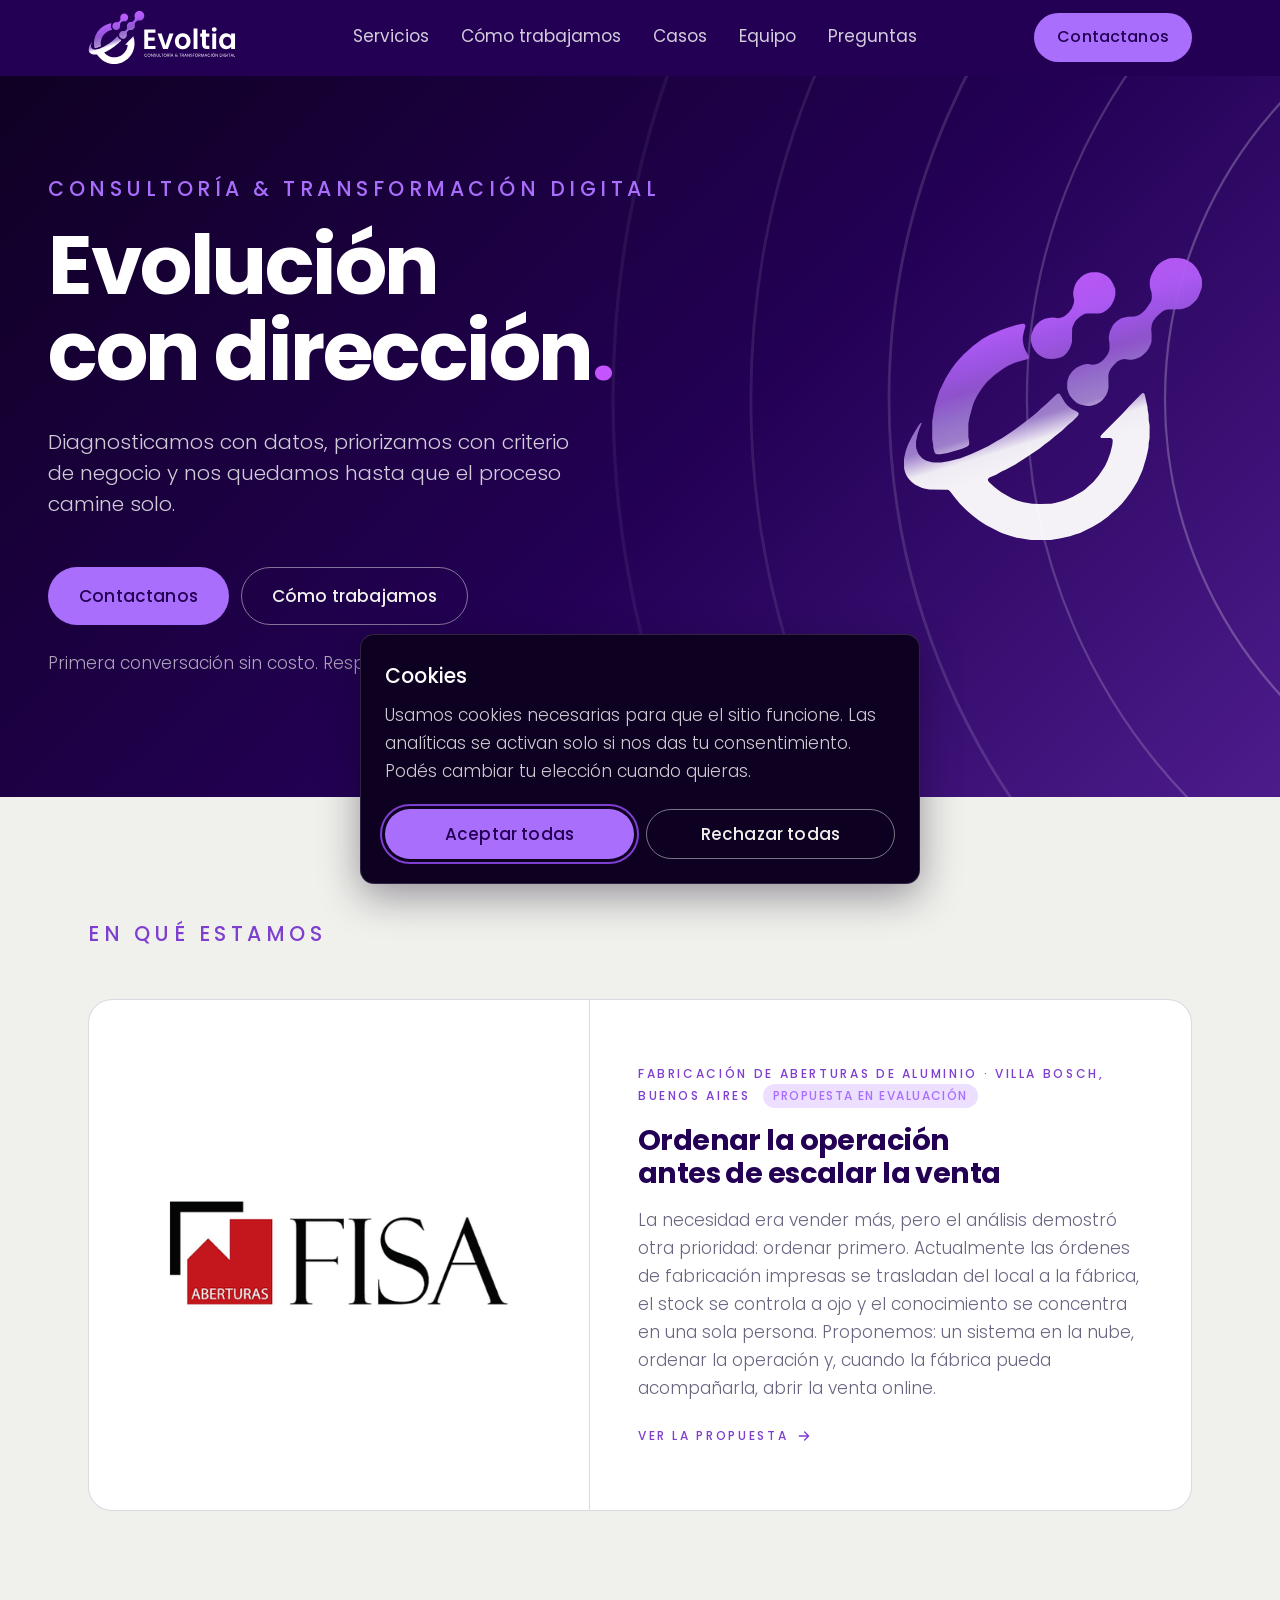
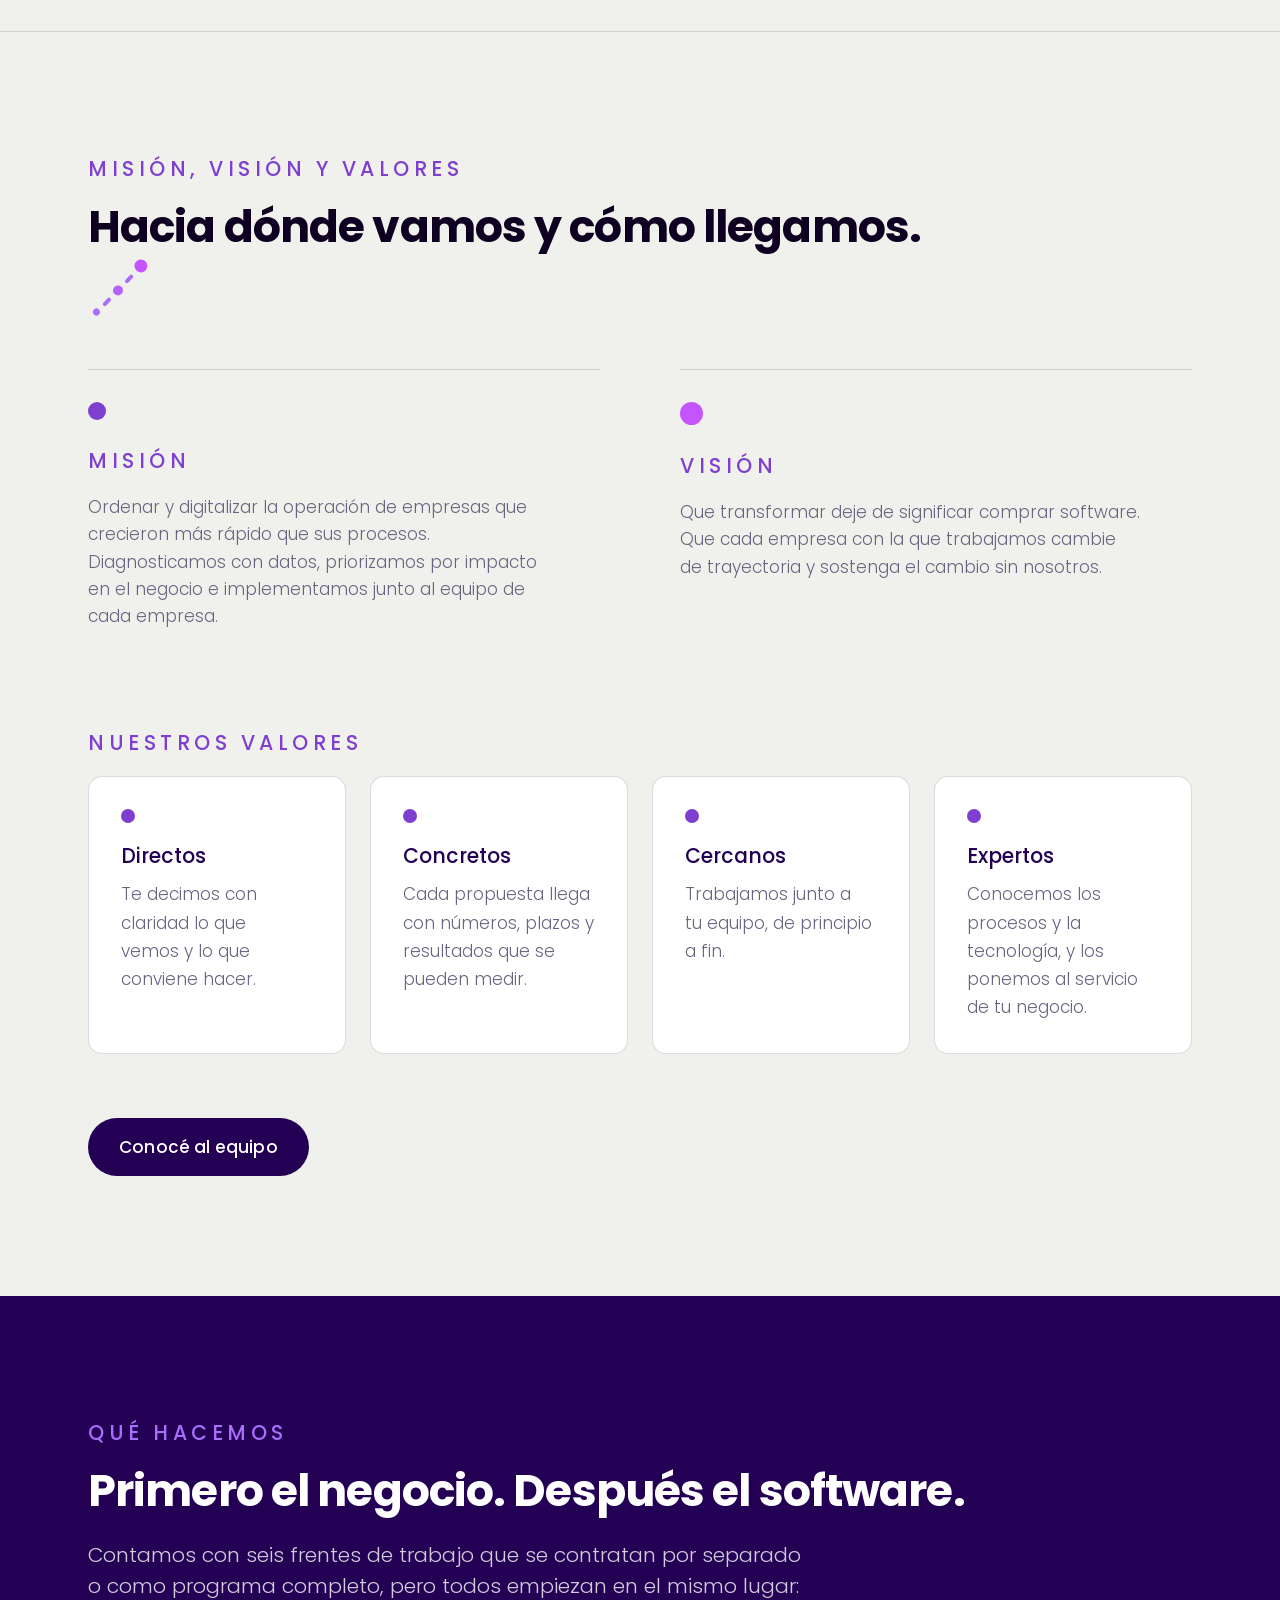
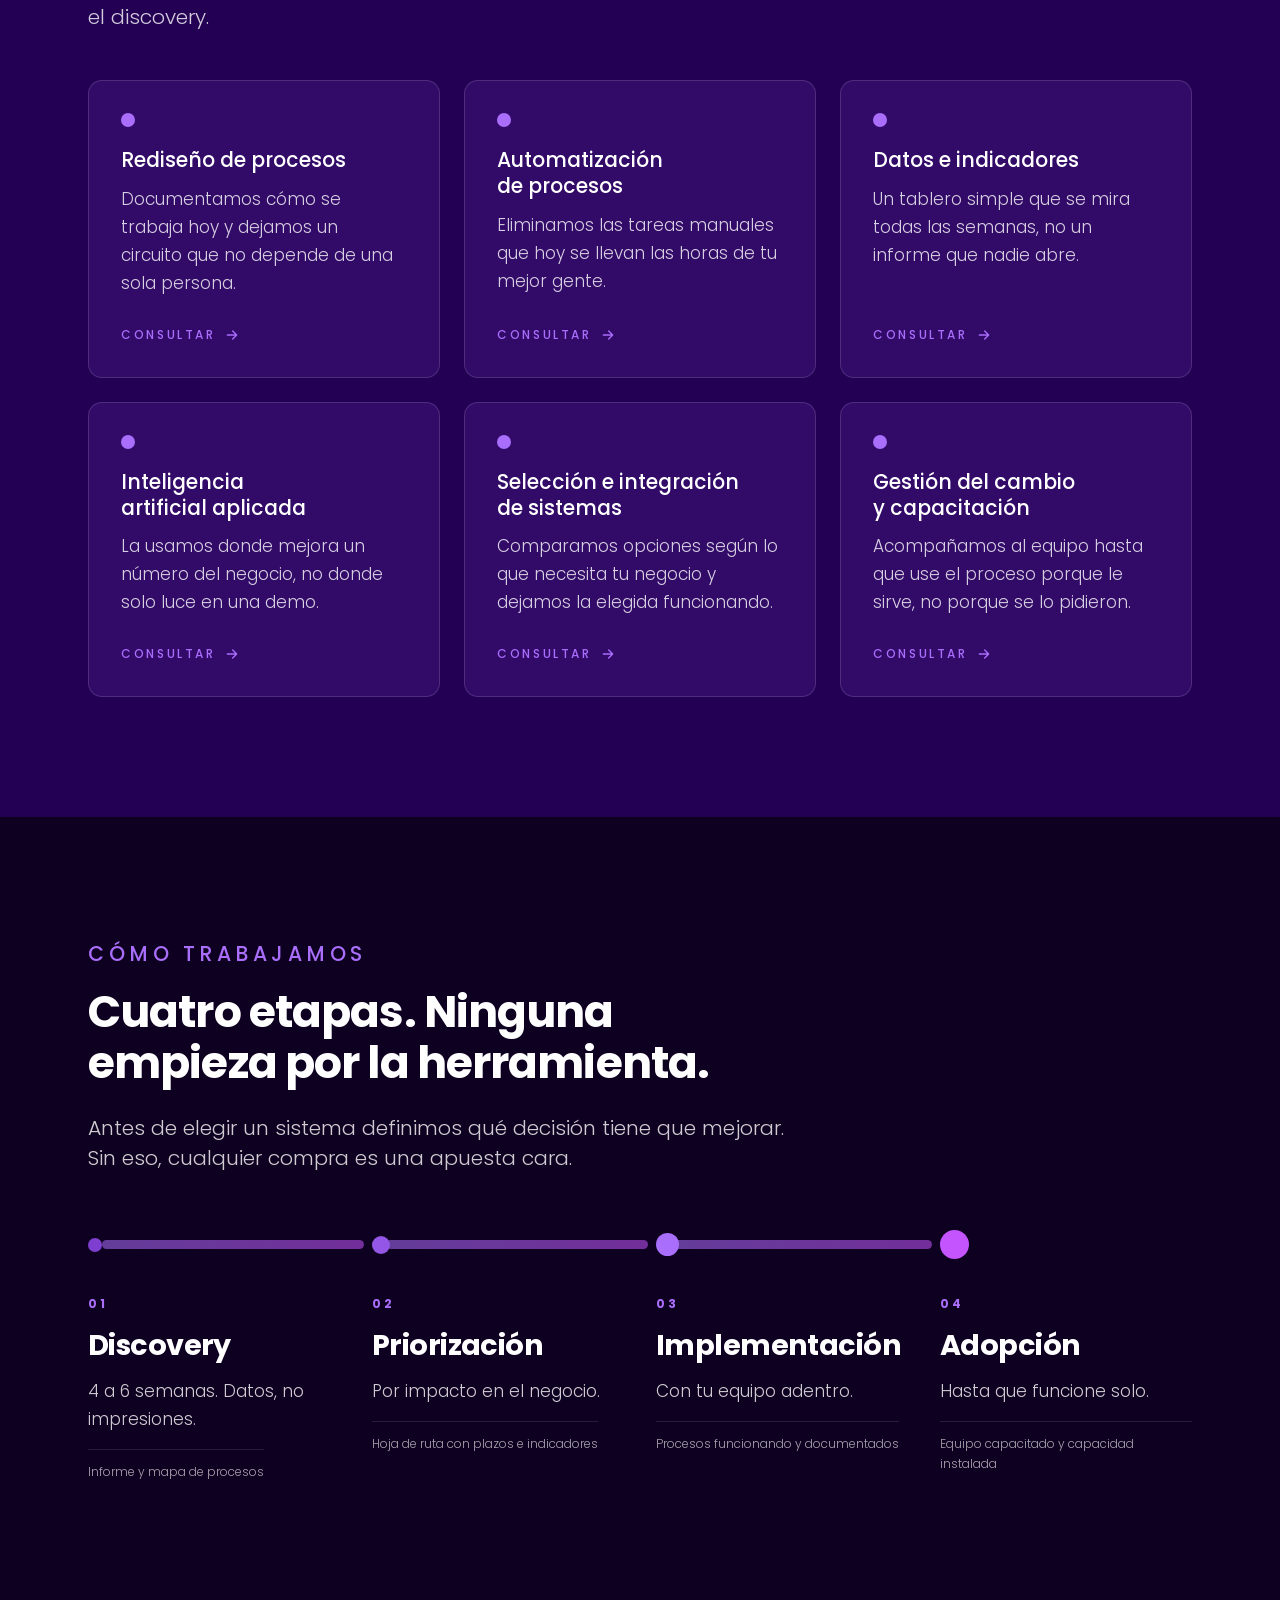
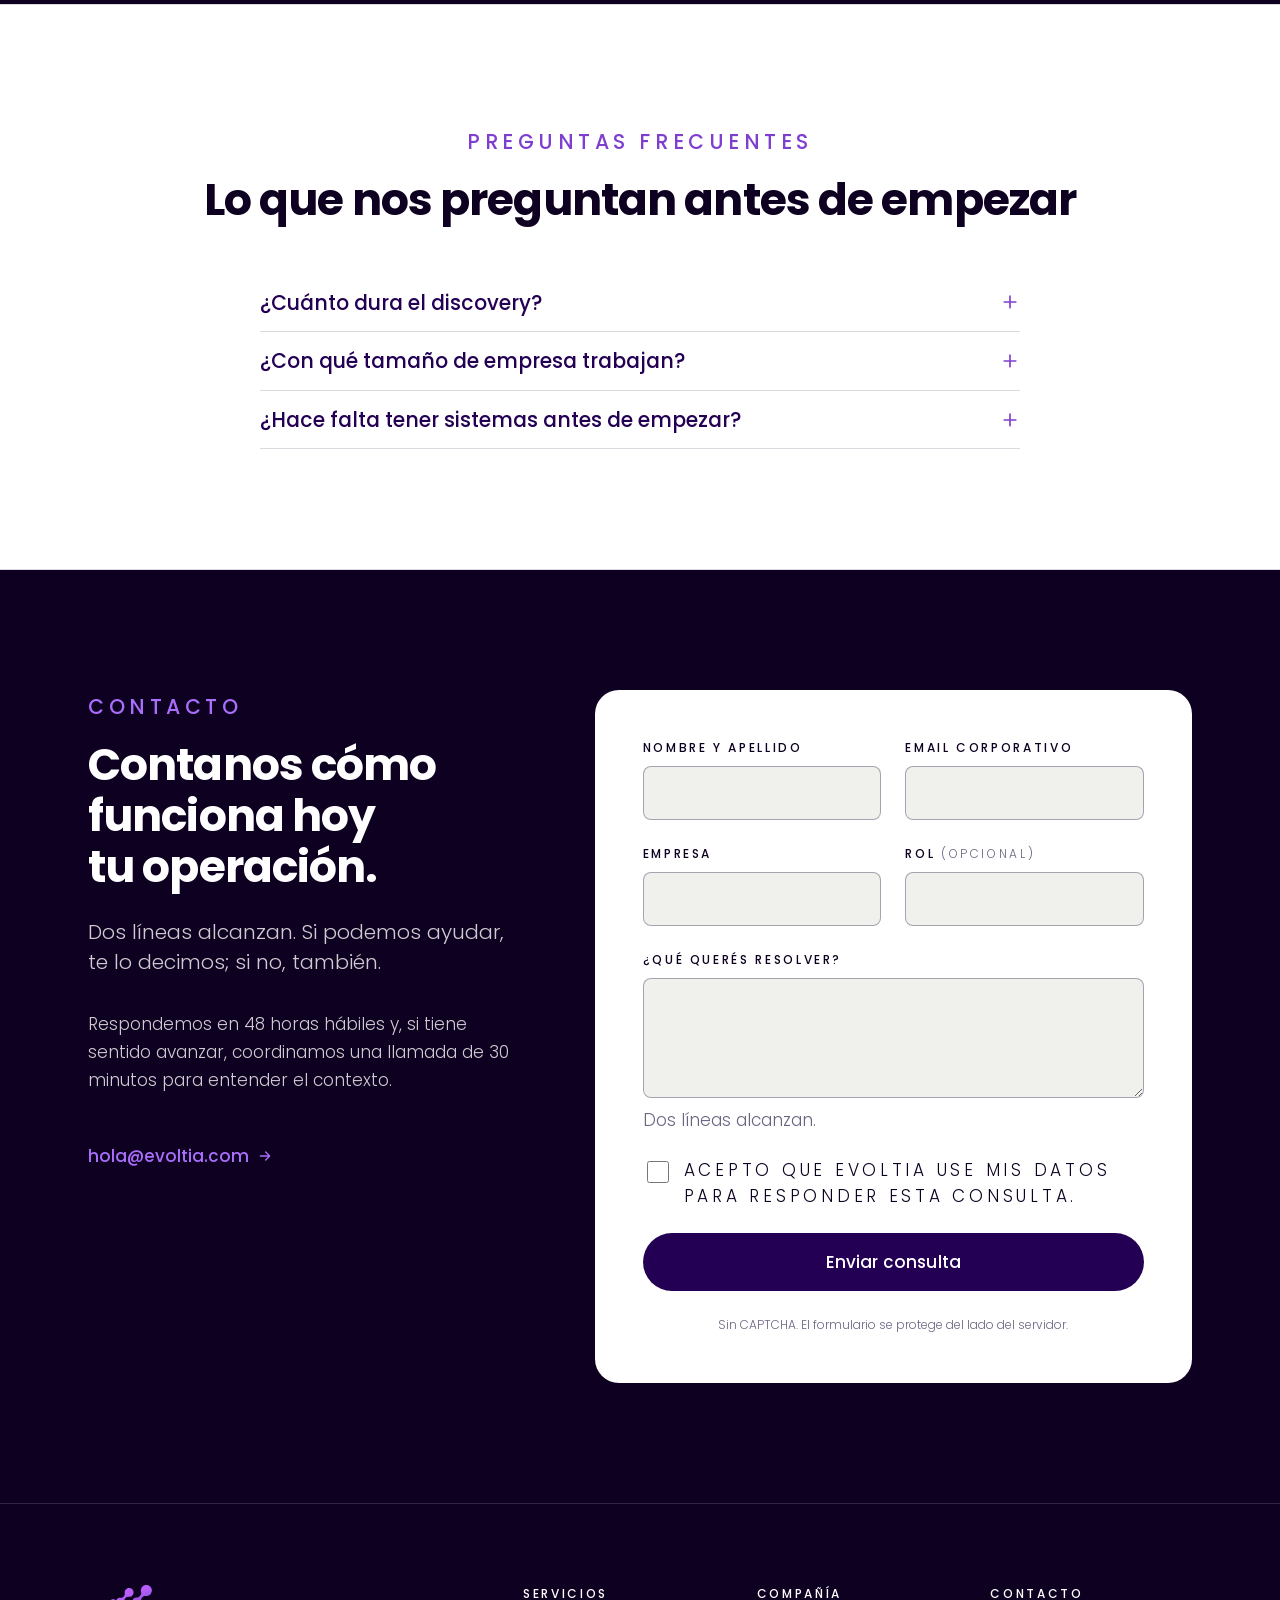
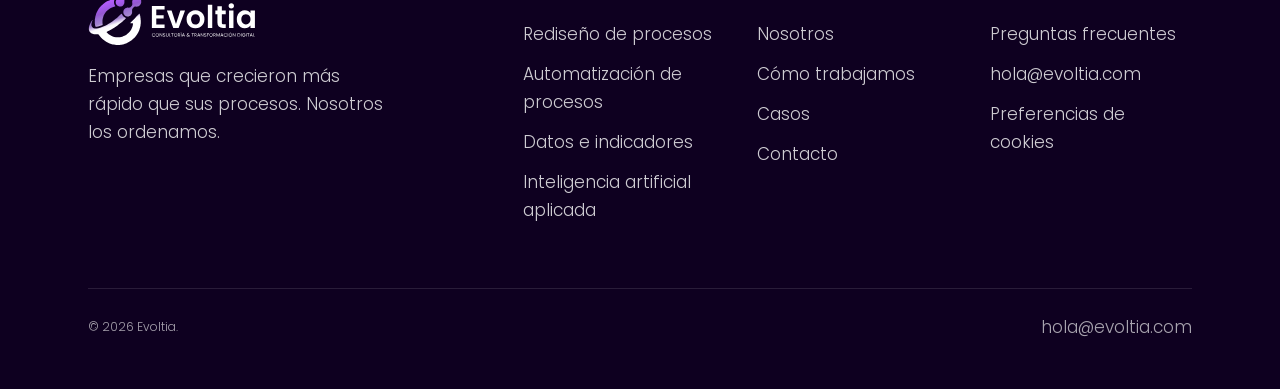
==== commit b72aa999: "fix(correciones): redaccion Se corrigen errores de tildes, espacios y redaccion" ====
--- a/site/index.html
+++ b/site/index.html
@@ -160,8 +160,7 @@
   <section class="seccion caso-destacado" id="casos" aria-labelledby="casos-t">
     <div class="wrap">
       <div class="reveal">
-        <p class="etiqueta">En qué estamos</p>
-        <h2 class="titular" id="casos-t">Nos quedamos hasta que funcione solo.</h2>
+        <p class="etiqueta">En qué estamos</p>        
       </div>
 
       <article class="caso reveal">
--- a/site/assets/styles.css
+++ b/site/assets/styles.css
@@ -781,6 +781,13 @@
   border-bottom: 2px solid var(--nucleo);
 }
 .horizonte__cabecera h3 { font-size: var(--fs-sub); font-weight: 500; color: var(--nucleo); }
+/* Hacia dónde crecer: qué se logra, para quién y por qué canal, en cada fase. */
+.crecer { display: grid; gap: var(--sp-4); margin-top: var(--sp-4); }
+.crecer dt {
+  font-size: var(--fs-etiqueta); font-weight: 500; letter-spacing: 0.12em; text-transform: uppercase;
+  color: var(--nucleo);
+}
+.crecer dd { margin: var(--sp-1) 0 0; color: var(--gris); line-height: 1.65; }
 .horizonte__plazo {
   font-size: var(--fs-etiqueta); font-weight: 500; letter-spacing: 0.22em; text-transform: uppercase;
   color: var(--orbita);
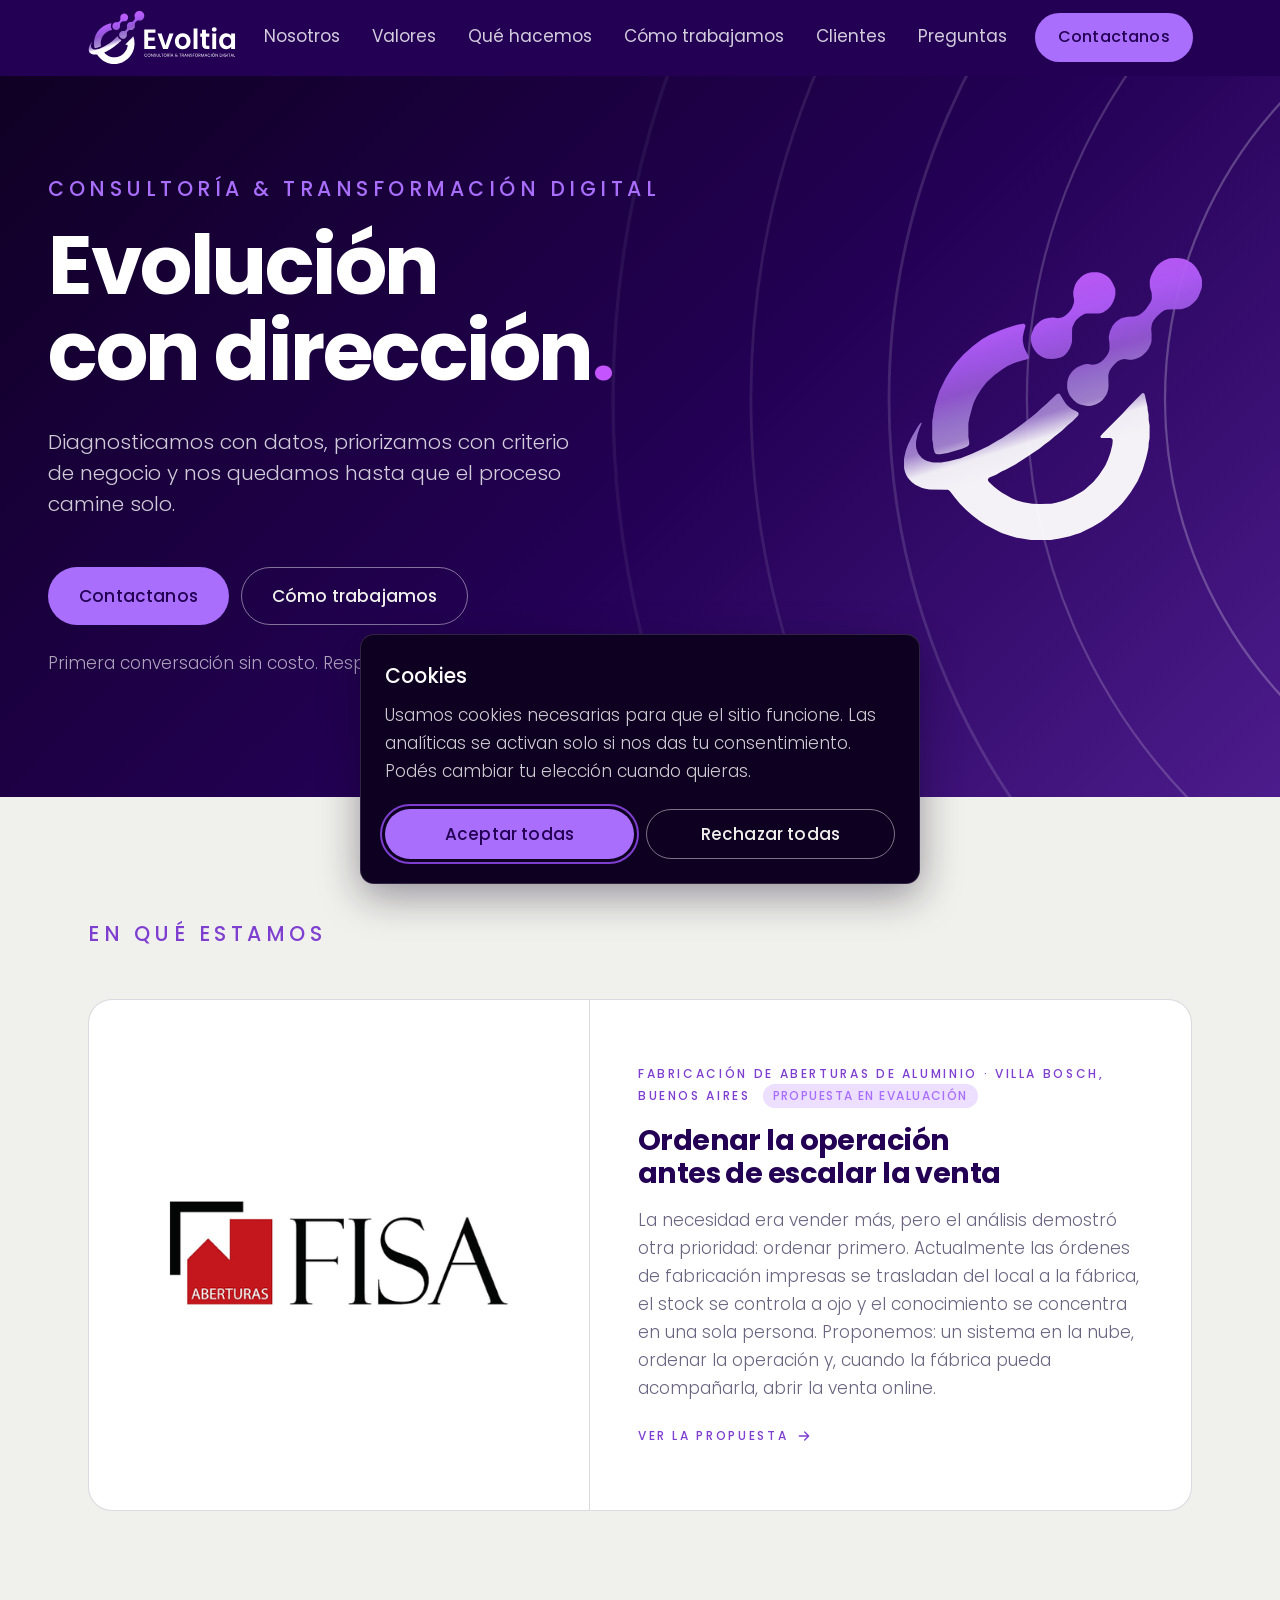
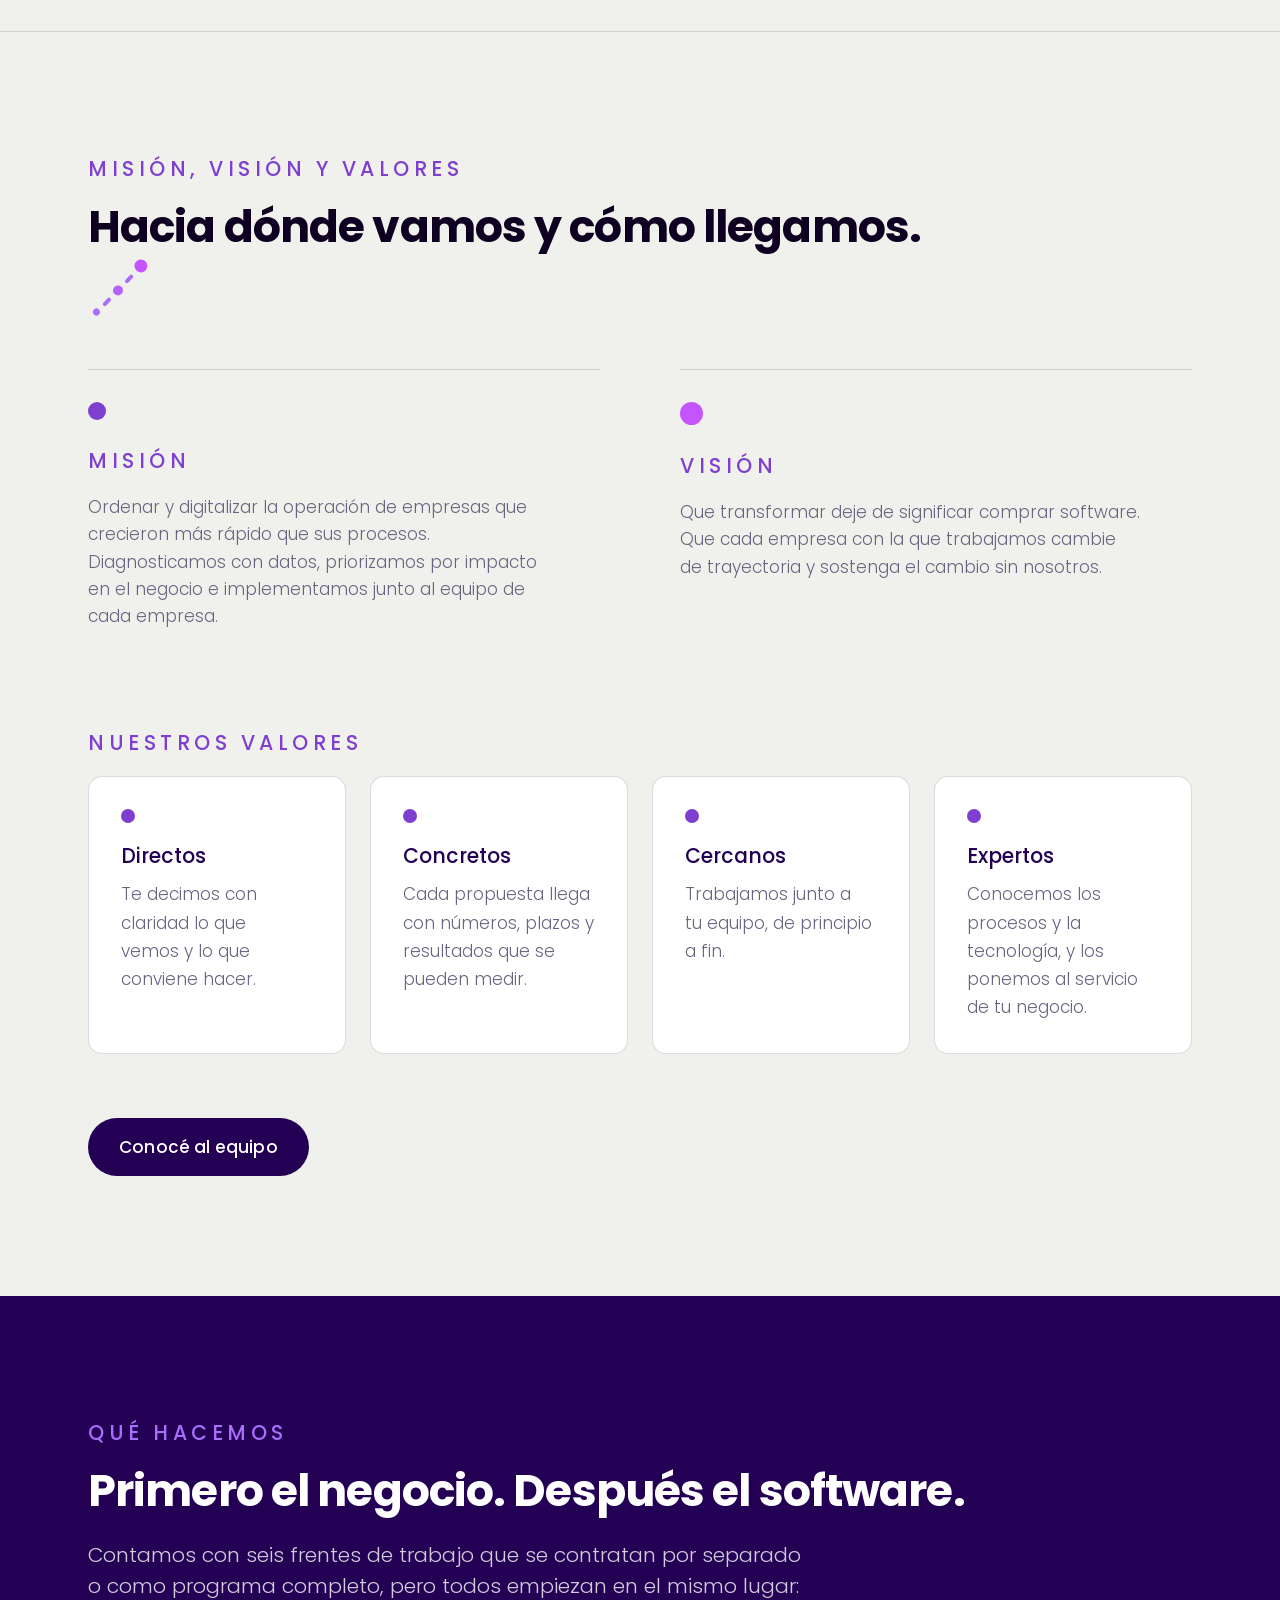
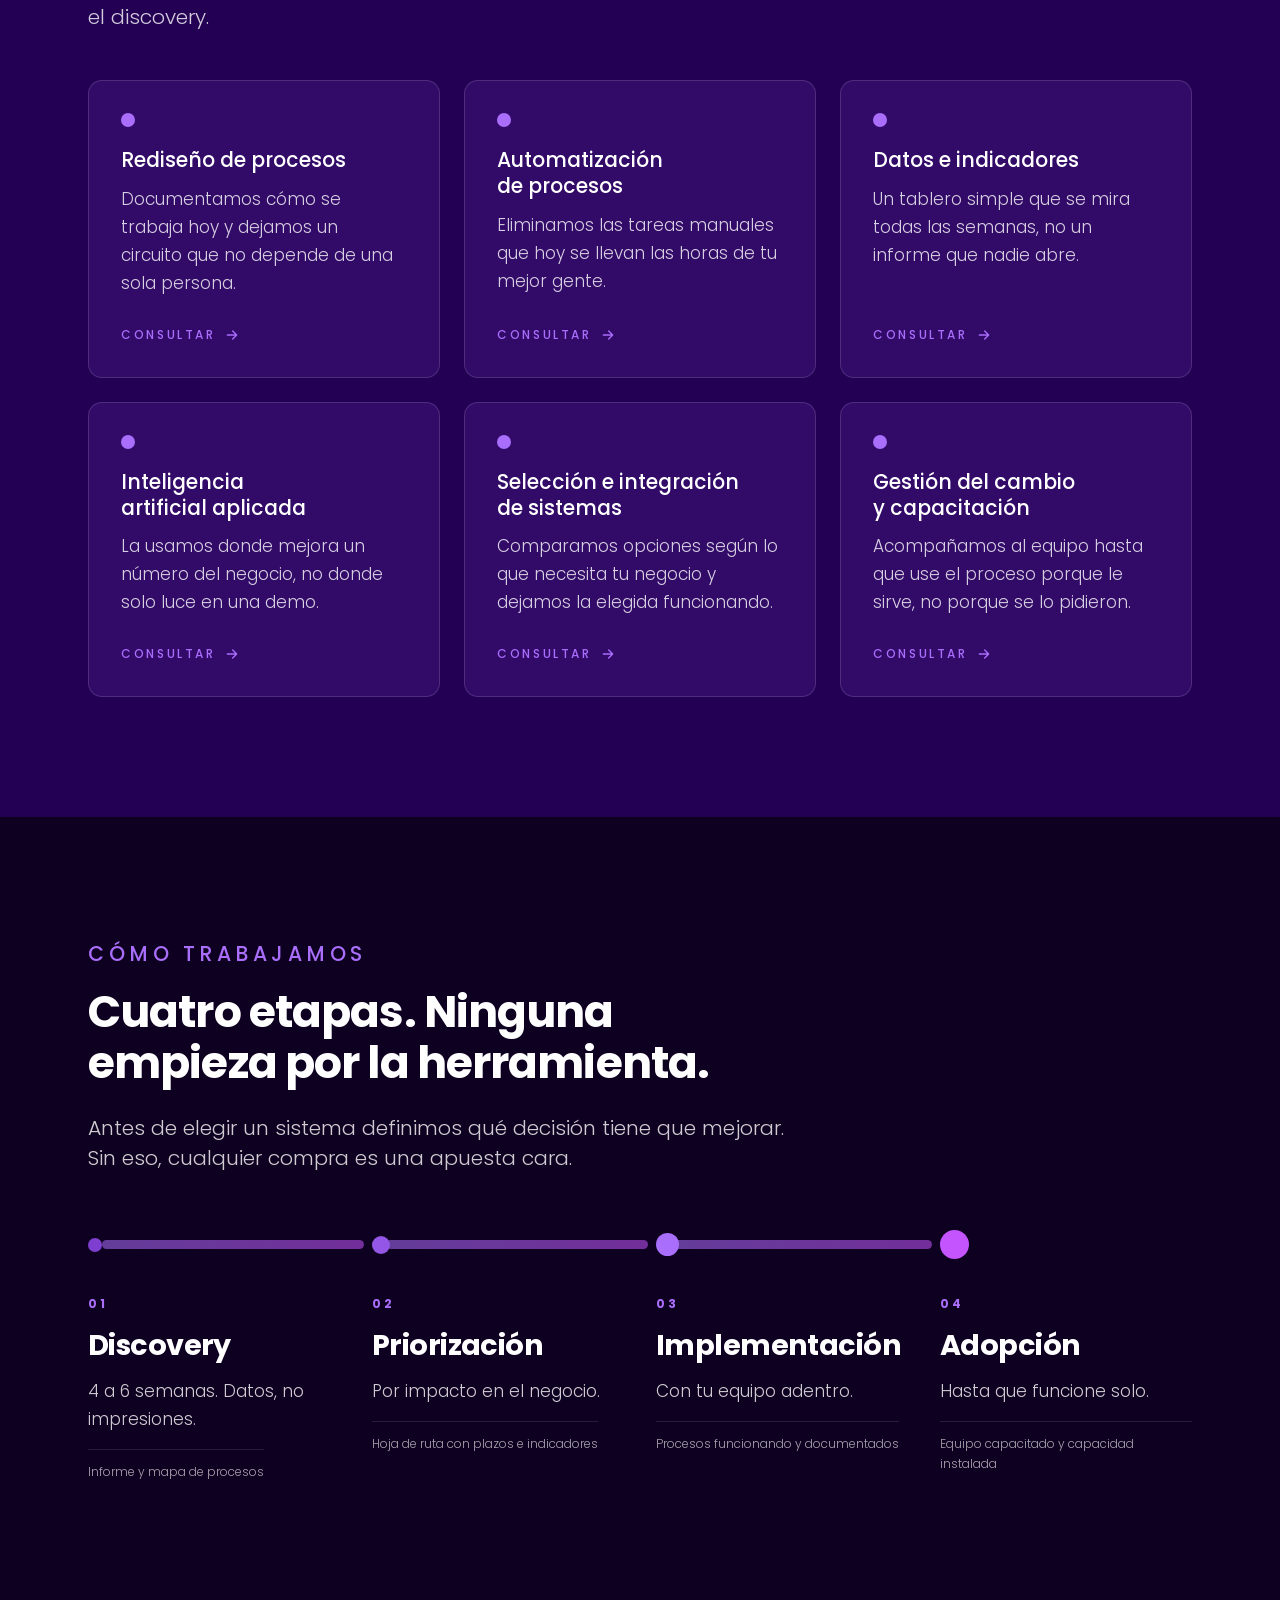
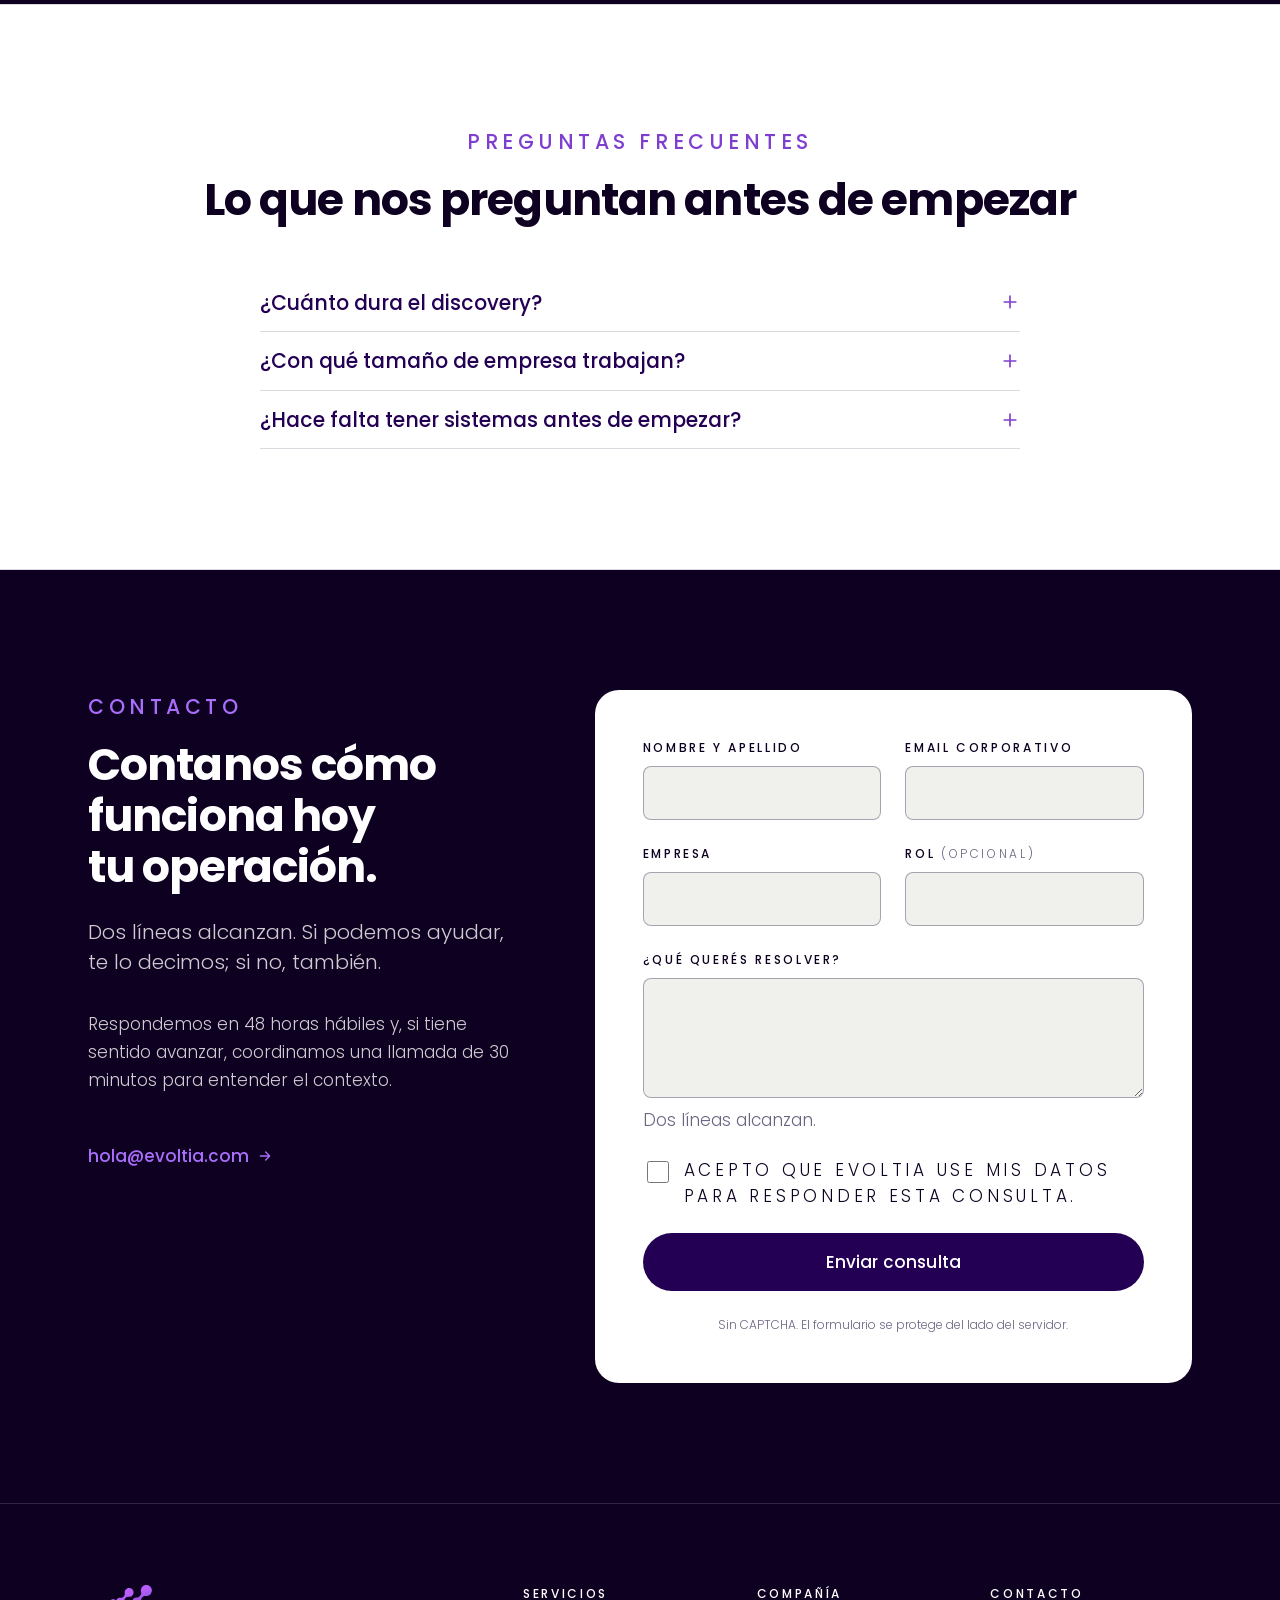
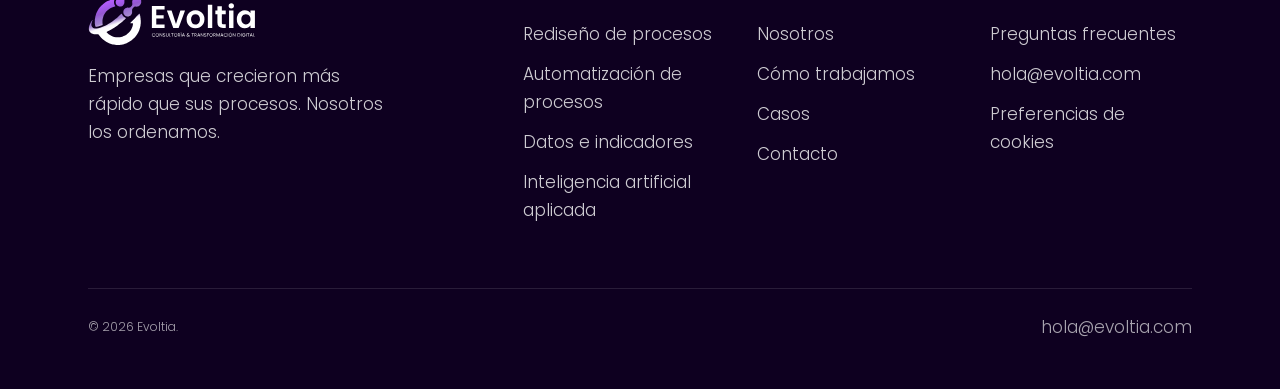
==== commit 81589ec6: "feat(nav): reordenar la barra de navegación Nosotros · Valores · Qué hacemos · Cómo trabajamos · Cli" ====
--- a/site/index.html
+++ b/site/index.html
@@ -72,10 +72,11 @@
 
     <nav class="nav__menu" aria-label="Principal">
       <ul class="nav__lista">
-        <li><a class="nav__link" href="#servicios">Servicios</a></li>
+        <li><a class="nav__link" href="nosotros/">Nosotros</a></li>
+        <li><a class="nav__link" href="#mvv">Valores</a></li>
+        <li><a class="nav__link" href="#servicios">Qué hacemos</a></li>
         <li><a class="nav__link" href="#metodo">Cómo trabajamos</a></li>
-        <li><a class="nav__link" href="#casos">Casos</a></li>
-        <li><a class="nav__link" href="nosotros/#equipo">Equipo</a></li>
+        <li><a class="nav__link" href="casos/aberturas-fisa/">Clientes</a></li>
         <li><a class="nav__link" href="#faq">Preguntas</a></li>
       </ul>
     </nav>
@@ -99,10 +100,11 @@
   </div>
   <nav aria-label="Principal, móvil">
     <ul class="menu-movil__lista">
-      <li><a href="#servicios">Servicios</a></li>
+      <li><a href="nosotros/">Nosotros</a></li>
+      <li><a href="#mvv">Valores</a></li>
+      <li><a href="#servicios">Qué hacemos</a></li>
       <li><a href="#metodo">Cómo trabajamos</a></li>
-      <li><a href="#casos">Casos</a></li>
-      <li><a href="nosotros/#equipo">Equipo</a></li>
+      <li><a href="casos/aberturas-fisa/">Clientes</a></li>
       <li><a href="#faq">Preguntas</a></li>
     </ul>
   </nav>
@@ -160,7 +162,7 @@
   <section class="seccion caso-destacado" id="casos" aria-labelledby="casos-t">
     <div class="wrap">
       <div class="reveal">
-        <p class="etiqueta">En qué estamos</p>        
+        <p class="etiqueta" id="casos-t">En qué estamos</p>
       </div>
 
       <article class="caso reveal">
@@ -173,11 +175,11 @@
         <div class="caso__cuerpo">
           <p class="caso__sector">Fabricación de aberturas de aluminio · Villa Bosch, Buenos Aires<span class="caso__estado">Propuesta en evaluación</span></p>
 
-          <h3 class="caso__titulo">
+          <h2 class="caso__titulo">
             <a href="casos/aberturas-fisa/" data-cta="caso-aberturas-fisa">
               Ordenar la operación antes de escalar la venta
             </a>
-          </h3>
+          </h2>
 
           <p class="caso__texto">
             La necesidad era vender más, pero el análisis demostró otra prioridad: ordenar
--- a/site/assets/styles.css
+++ b/site/assets/styles.css
@@ -246,7 +246,7 @@
 .nav__lista { display: flex; align-items: center; gap: var(--sp-5); }
 .nav__link {
   display: inline-block; padding: var(--sp-2) var(--sp-1);
-  /* Con cinco ítems, dejar que "Cómo trabajamos" se parta en dos líneas
+  /* Con seis ítems, dejar que "Cómo trabajamos" se parta en dos líneas
      desalinea toda la barra. */
   white-space: nowrap;
   color: var(--blanco-suave); text-decoration: none; font-size: var(--fs-cuerpo); font-weight: 400;
@@ -269,7 +269,7 @@
   border-radius: var(--r-sm); color: var(--papel); cursor: pointer;
 }
 
-@media (min-width: 1100px) {
+@media (min-width: 1200px) {
   .nav__menu { display: flex; align-items: center; }
   .nav__cta { display: inline-flex; }
   .nav__toggle { display: none; }
@@ -1908,7 +1908,7 @@
   transform: translateY(110%); transition: transform 250ms var(--ease);
 }
 .cta-flotante.visible { transform: none; }
-@media (min-width: 1100px) { .cta-flotante { display: none; } }
+@media (min-width: 1200px) { .cta-flotante { display: none; } }
 
 /* ---------- Banner de cookies ---------- */
 .cookies {
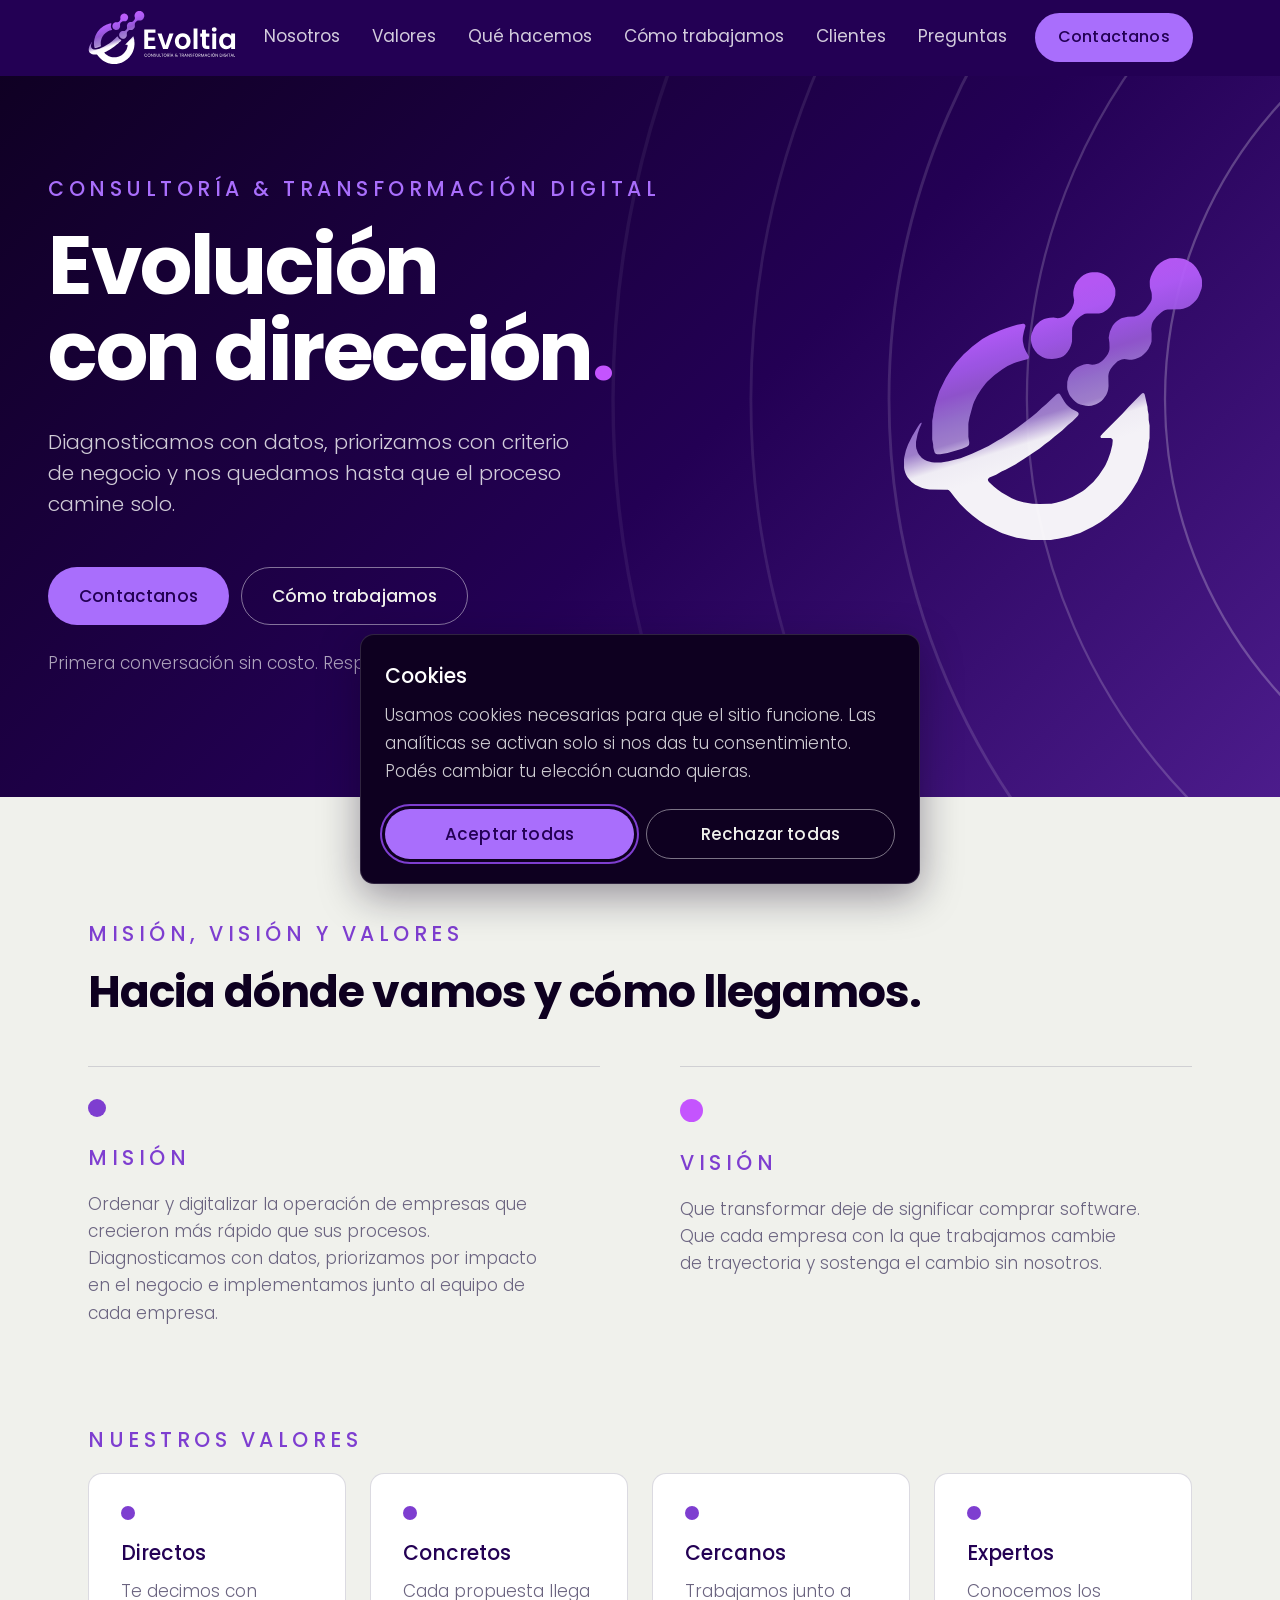
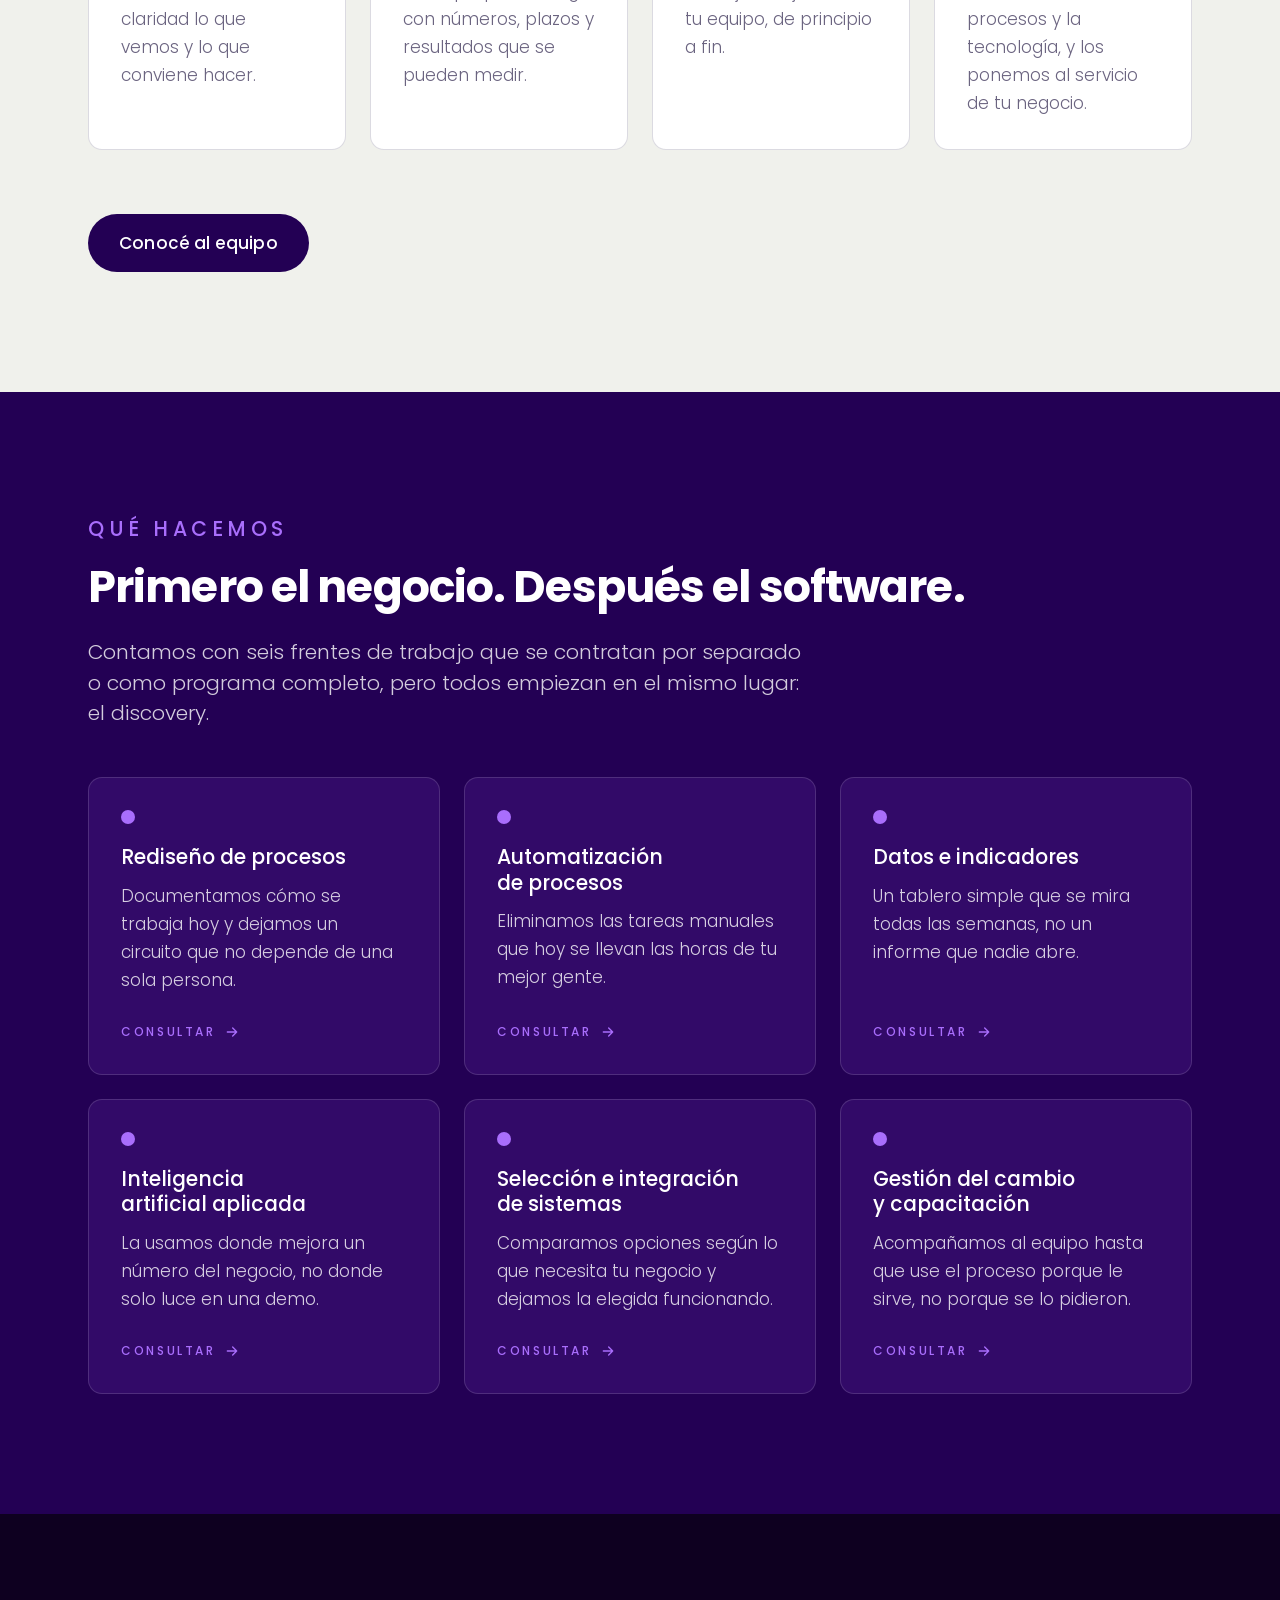
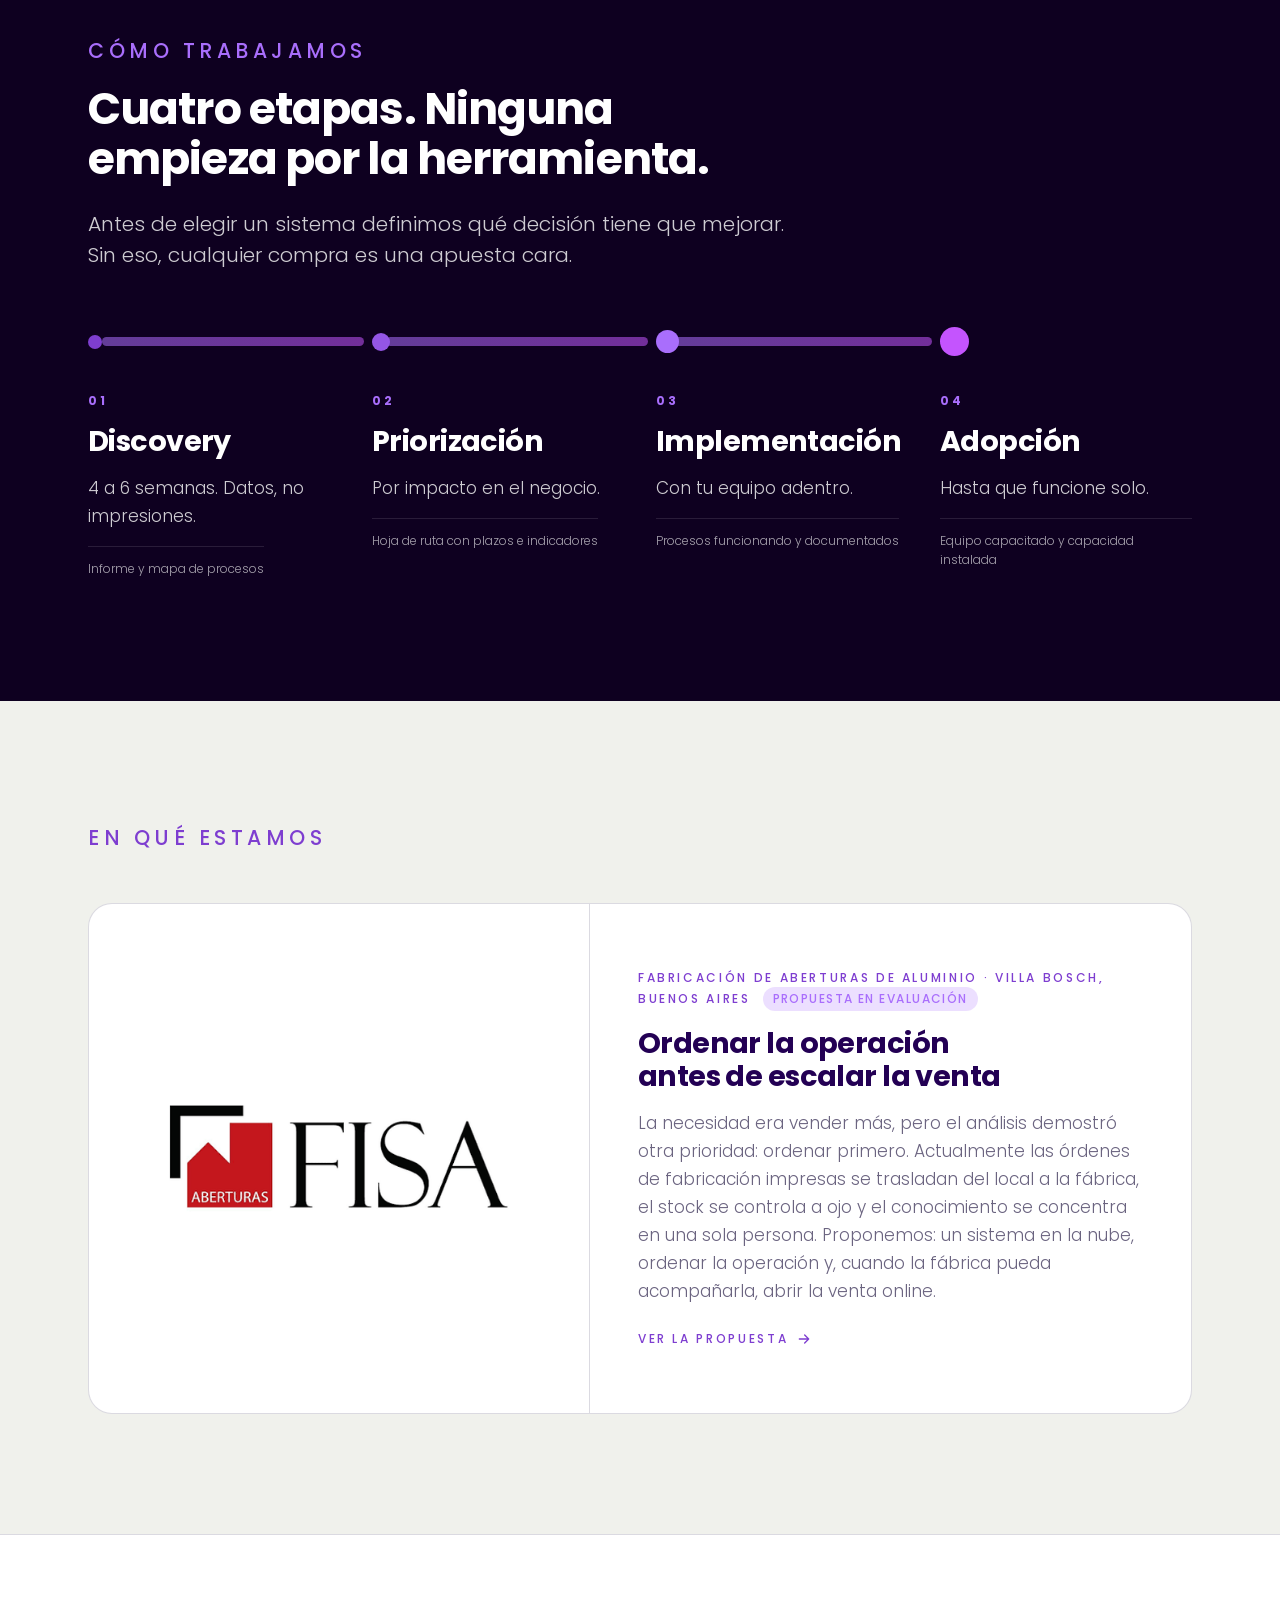
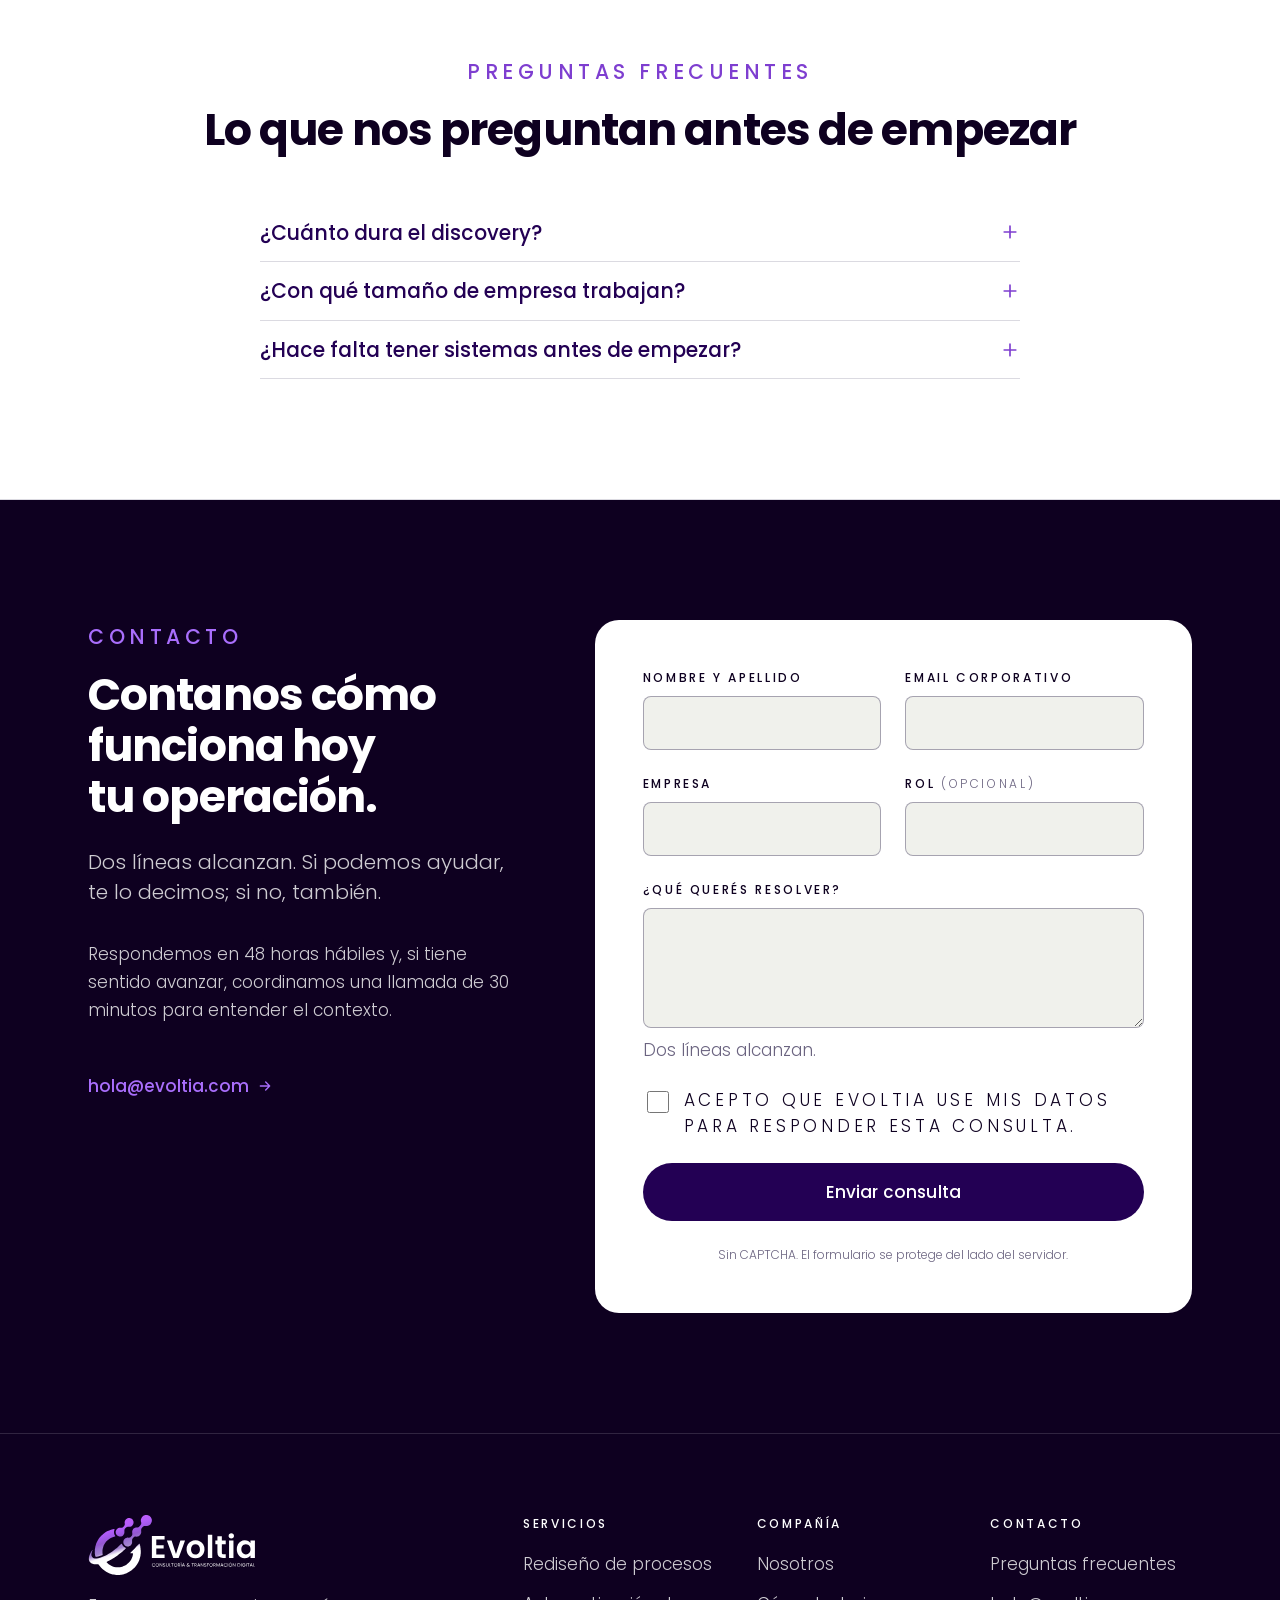
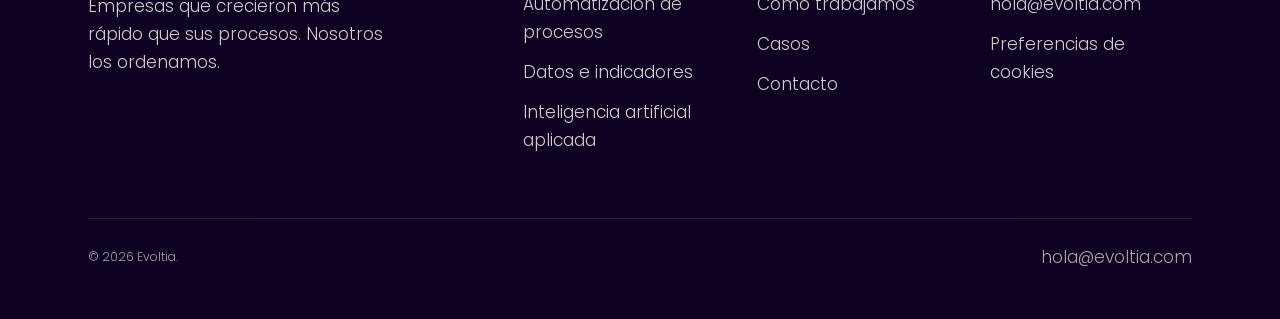
==== commit e5ed9373: "fix(home): Clientes lleva a «En qué estamos» y la sección pasa después del método - Clientes apunta " ====
--- a/site/index.html
+++ b/site/index.html
@@ -76,7 +76,7 @@
         <li><a class="nav__link" href="#mvv">Valores</a></li>
         <li><a class="nav__link" href="#servicios">Qué hacemos</a></li>
         <li><a class="nav__link" href="#metodo">Cómo trabajamos</a></li>
-        <li><a class="nav__link" href="casos/aberturas-fisa/">Clientes</a></li>
+        <li><a class="nav__link" href="#casos">Clientes</a></li>
         <li><a class="nav__link" href="#faq">Preguntas</a></li>
       </ul>
     </nav>
@@ -104,7 +104,7 @@
       <li><a href="#mvv">Valores</a></li>
       <li><a href="#servicios">Qué hacemos</a></li>
       <li><a href="#metodo">Cómo trabajamos</a></li>
-      <li><a href="casos/aberturas-fisa/">Clientes</a></li>
+      <li><a href="#casos">Clientes</a></li>
       <li><a href="#faq">Preguntas</a></li>
     </ul>
   </nav>
@@ -153,51 +153,6 @@
     </div>
   </section>
 
-  <!-- ================= CASOS DE ÉXITO =================
-       Va inmediatamente después del hero porque es el bloque que más peso
-       tiene que cargar en la página. El logo del cliente se apoya sobre una
-       tarjeta Blanca: es el uso que el §03 le da al Blanco sobre Papel, y
-       además resuelve que el archivo del cliente venga con fondo blanco.
-       Toda la tarjeta es clicable mediante el enlace del título (::after). -->
-  <section class="seccion caso-destacado" id="casos" aria-labelledby="casos-t">
-    <div class="wrap">
-      <div class="reveal">
-        <p class="etiqueta" id="casos-t">En qué estamos</p>
-      </div>
-
-      <article class="caso reveal">
-        <div class="caso__marca">
-          <img src="assets/img/clientes/aberturas-fisa.png"
-               width="420" height="133"
-               alt="Aberturas FISA">
-        </div>
-
-        <div class="caso__cuerpo">
-          <p class="caso__sector">Fabricación de aberturas de aluminio · Villa Bosch, Buenos Aires<span class="caso__estado">Propuesta en evaluación</span></p>
-
-          <h2 class="caso__titulo">
-            <a href="casos/aberturas-fisa/" data-cta="caso-aberturas-fisa">
-              Ordenar la operación antes de escalar la venta
-            </a>
-          </h2>
-
-          <p class="caso__texto">
-            La necesidad era vender más, pero el análisis demostró otra prioridad: ordenar
-            primero. Actualmente las órdenes de fabricación impresas se trasladan del local a
-            la fábrica, el stock se controla a ojo y el conocimiento se concentra en una sola
-            persona. Proponemos: un sistema en la nube, ordenar la operación y, cuando la
-            fábrica pueda acompañarla, abrir la venta online.
-          </p>
-
-          <span class="caso__cta">
-            Ver la propuesta
-            <svg width="16" height="16" viewBox="0 0 24 24" fill="none" stroke="currentColor" stroke-width="2" stroke-linecap="round" stroke-linejoin="round" aria-hidden="true"><path d="M5 12h14M13 6l6 6-6 6"/></svg>
-          </span>
-        </div>
-      </article>
-    </div>
-  </section>
-
   <!-- ================= EL PROBLEMA ================= -->
   <!-- ================= MISIÓN, VISIÓN Y VALORES =================
        El titular sale de la glosa que el manual hace del claim (§07):
@@ -209,9 +164,6 @@
       <div class="reveal">
         <p class="etiqueta">Misión, visión y valores</p>
         <h2 class="titular" id="mvv-t">Hacia dónde vamos y cómo llegamos.</h2>
-
-        <!-- Cadena reducida de tres nodos: separador entre bloques de texto (manual §05) -->
-        <div class="cadena" aria-hidden="true"><i></i><b></b><i></i><b></b><i></i></div>
       </div>
 
       <ul class="mv reveal">
@@ -359,6 +311,51 @@
     </div>
   </section>
 
+  <!-- ================= CASOS DE ÉXITO =================
+       Va después de «Cómo trabajamos» y antes de las preguntas: primero se
+       explica el método y después se muestra dónde se está aplicando. El logo del cliente se apoya sobre una
+       tarjeta Blanca: es el uso que el §03 le da al Blanco sobre Papel, y
+       además resuelve que el archivo del cliente venga con fondo blanco.
+       Toda la tarjeta es clicable mediante el enlace del título (::after). -->
+  <section class="seccion caso-destacado" id="casos" aria-labelledby="casos-t">
+    <div class="wrap">
+      <div class="reveal">
+        <p class="etiqueta" id="casos-t">En qué estamos</p>
+      </div>
+
+      <article class="caso reveal">
+        <div class="caso__marca">
+          <img src="assets/img/clientes/aberturas-fisa.png"
+               width="420" height="133"
+               alt="Aberturas FISA">
+        </div>
+
+        <div class="caso__cuerpo">
+          <p class="caso__sector">Fabricación de aberturas de aluminio · Villa Bosch, Buenos Aires<span class="caso__estado">Propuesta en evaluación</span></p>
+
+          <h2 class="caso__titulo">
+            <a href="casos/aberturas-fisa/" data-cta="caso-aberturas-fisa">
+              Ordenar la operación antes de escalar la venta
+            </a>
+          </h2>
+
+          <p class="caso__texto">
+            La necesidad era vender más, pero el análisis demostró otra prioridad: ordenar
+            primero. Actualmente las órdenes de fabricación impresas se trasladan del local a
+            la fábrica, el stock se controla a ojo y el conocimiento se concentra en una sola
+            persona. Proponemos: un sistema en la nube, ordenar la operación y, cuando la
+            fábrica pueda acompañarla, abrir la venta online.
+          </p>
+
+          <span class="caso__cta">
+            Ver la propuesta
+            <svg width="16" height="16" viewBox="0 0 24 24" fill="none" stroke="currentColor" stroke-width="2" stroke-linecap="round" stroke-linejoin="round" aria-hidden="true"><path d="M5 12h14M13 6l6 6-6 6"/></svg>
+          </span>
+        </div>
+      </article>
+    </div>
+  </section>
+
   <!-- ================= FAQ ================= -->
   <section class="seccion" id="faq" aria-labelledby="faq-t" style="background:var(--blanco);border-block:1px solid var(--borde-claro)">
     <div class="wrap">
--- a/site/assets/styles.css
+++ b/site/assets/styles.css
@@ -166,26 +166,6 @@
   border: 1px dashed currentColor; opacity: 0.7;
 }
 
-/* ---------- Cadena de nodos (manual §05) ----------
-   Tres nodos crecientes como separador entre bloques de texto.
-   Ángulo −46°, ascendente hacia la derecha, de Señal (chico, oscuro)
-   a Pulso (grande, brillante). */
-.cadena {
-  display: flex; align-items: center; gap: 6px;
-  transform: rotate(-46deg);
-  transform-origin: left center;
-  width: max-content;
-  /* Al rotar −46° la cadena sube ~44 px sobre su caja: hay que despejarle
-     ese aire arriba para que no se meta en el titular. */
-  margin-block: 56px var(--sp-8);
-  margin-left: 6px;
-}
-.cadena i { display: block; border-radius: 50%; background: var(--senal); }
-.cadena i:nth-of-type(1) { width: 7px;  height: 7px; }
-.cadena i:nth-of-type(2) { width: 10px; height: 10px; background: color-mix(in srgb, var(--senal), var(--pulso)); }
-.cadena i:nth-of-type(3) { width: 13px; height: 13px; background: var(--pulso); }
-.cadena b { display: block; width: 10px; height: 4px; background: var(--senal); border-radius: 2px; }
-
 /* ---------- Botones ---------- */
 .btn {
   display: inline-flex; align-items: center; justify-content: center; gap: var(--sp-2);
@@ -253,7 +233,7 @@
   border-bottom: 2px solid transparent;
   transition: color 150ms var(--ease), border-color 150ms var(--ease);
 }
-.nav__link:hover, .nav__link[aria-current="page"] { color: var(--blanco); border-bottom-color: var(--senal); }
+.nav__link:hover, .nav__link[aria-current] { color: var(--blanco); border-bottom-color: var(--senal); }
 .nav__cta { display: none; }
 /* El CTA de la barra acompaña al menú, no compite con él: más compacto que un
    botón de página, sin bajar de los 44 px de área táctil. */
@@ -355,7 +335,7 @@
 .hero__micro { margin-top: var(--sp-5); font-size: var(--fs-cuerpo); color: var(--blanco-suave); opacity: 0.8; }
 
 /* ---------- Caso de éxito destacado ---------- */
-.caso-destacado { border-bottom: 1px solid var(--borde-claro); }
+
 
 /* Tarjeta Blanca apoyada sobre Papel: uso correcto del Blanco según el §03. */
 .caso {
@@ -423,7 +403,7 @@
    Dos bloques hermanos, sin jerarquía entre ellos: pesan igual.
    El nodo crece del primero al segundo, como la cadena del §05:
    lo más chico es lo más oscuro, lo más grande es lo más brillante. */
-.mv { display: grid; gap: var(--sp-8); }
+.mv { display: grid; gap: var(--sp-8); margin-top: var(--sp-8); }
 @media (min-width: 860px) { .mv { grid-template-columns: repeat(2, minmax(0, 1fr)); gap: var(--sp-10); } }
 
 .mv__item { padding-top: var(--sp-6); border-top: 1px solid var(--borde-claro); }
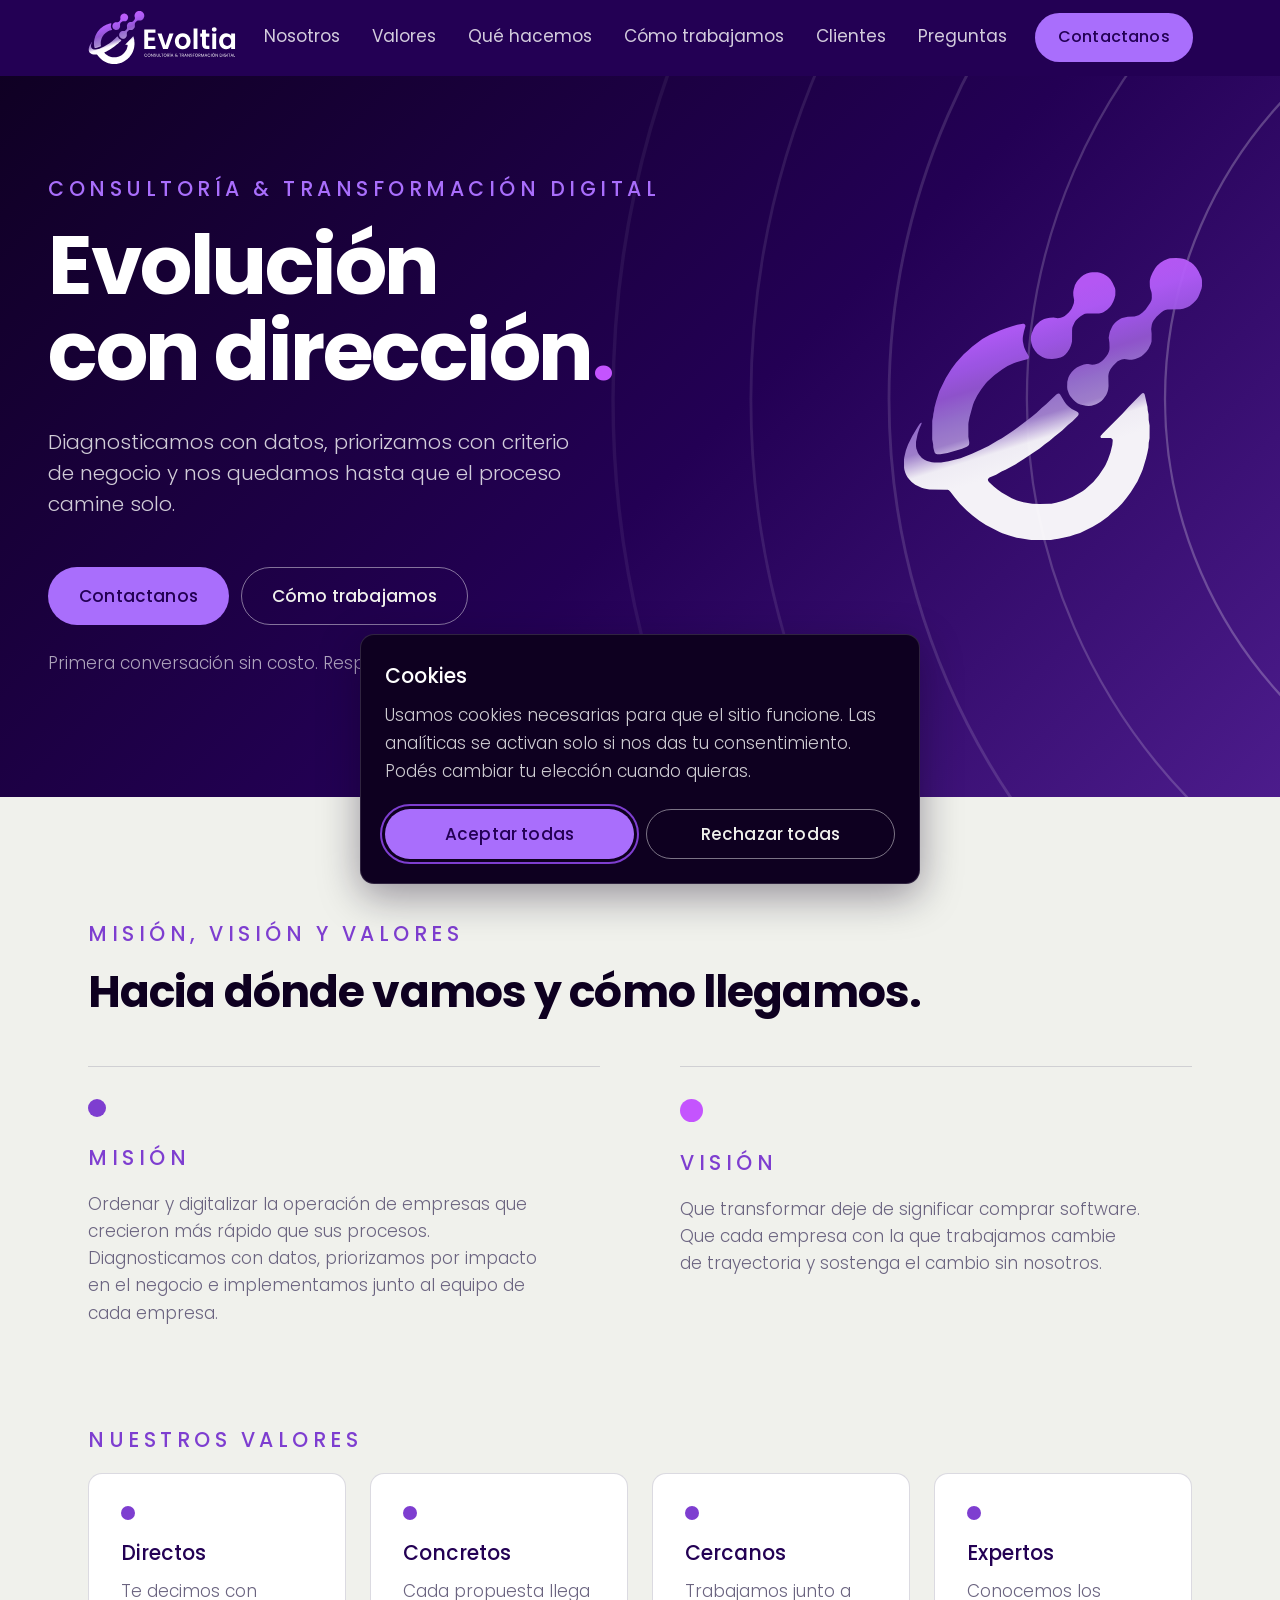
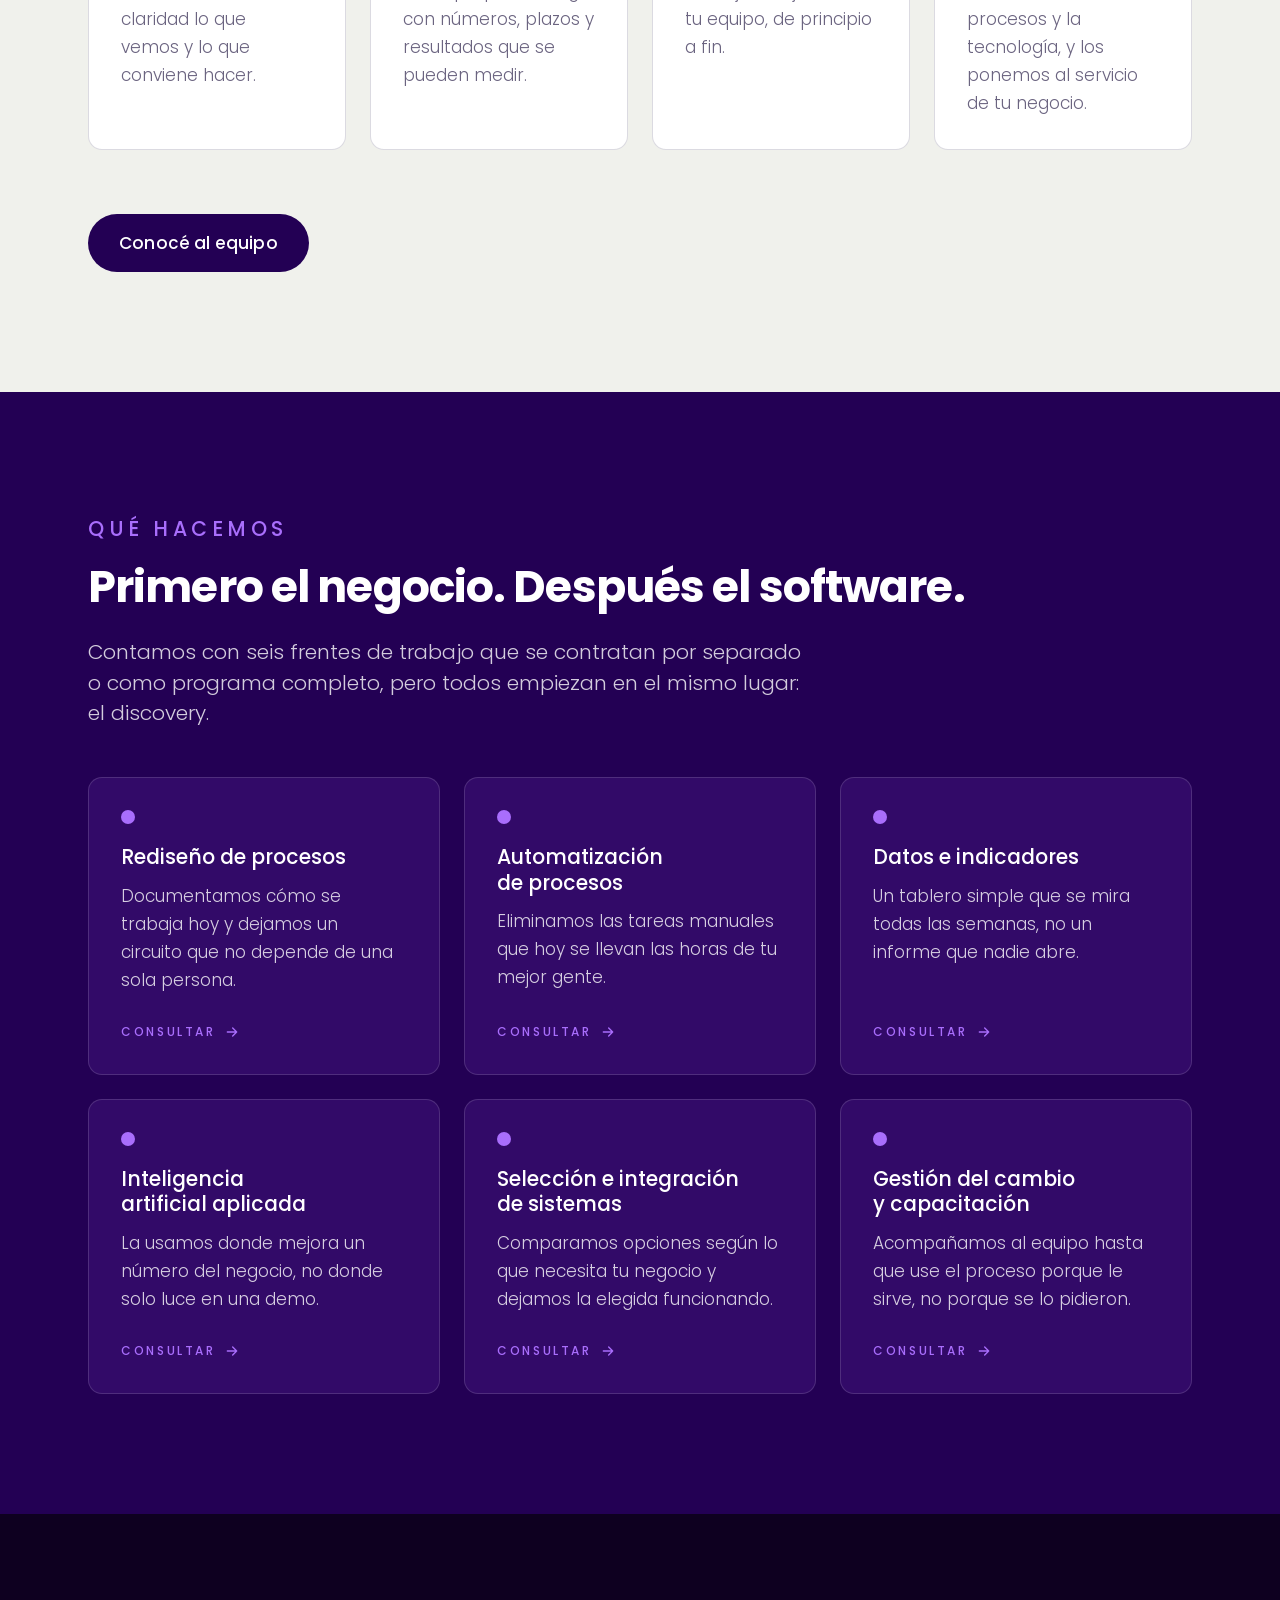
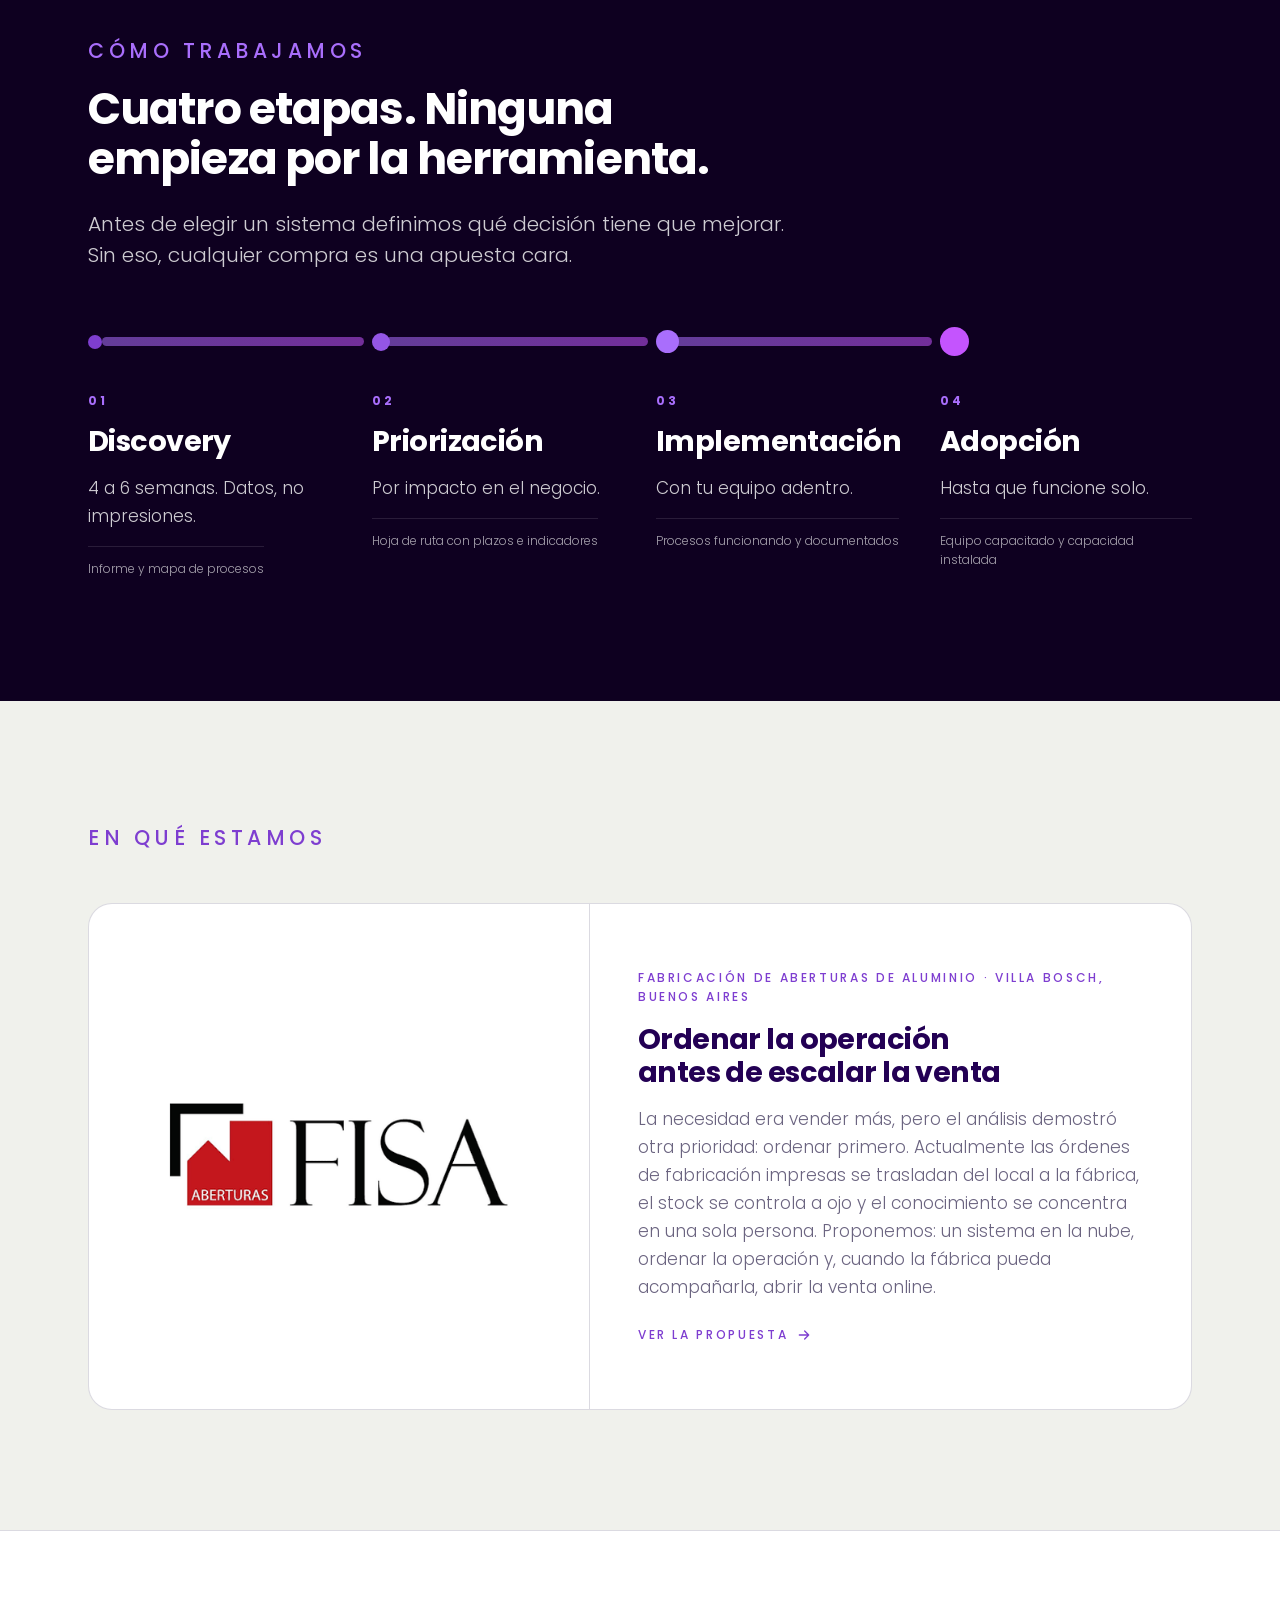
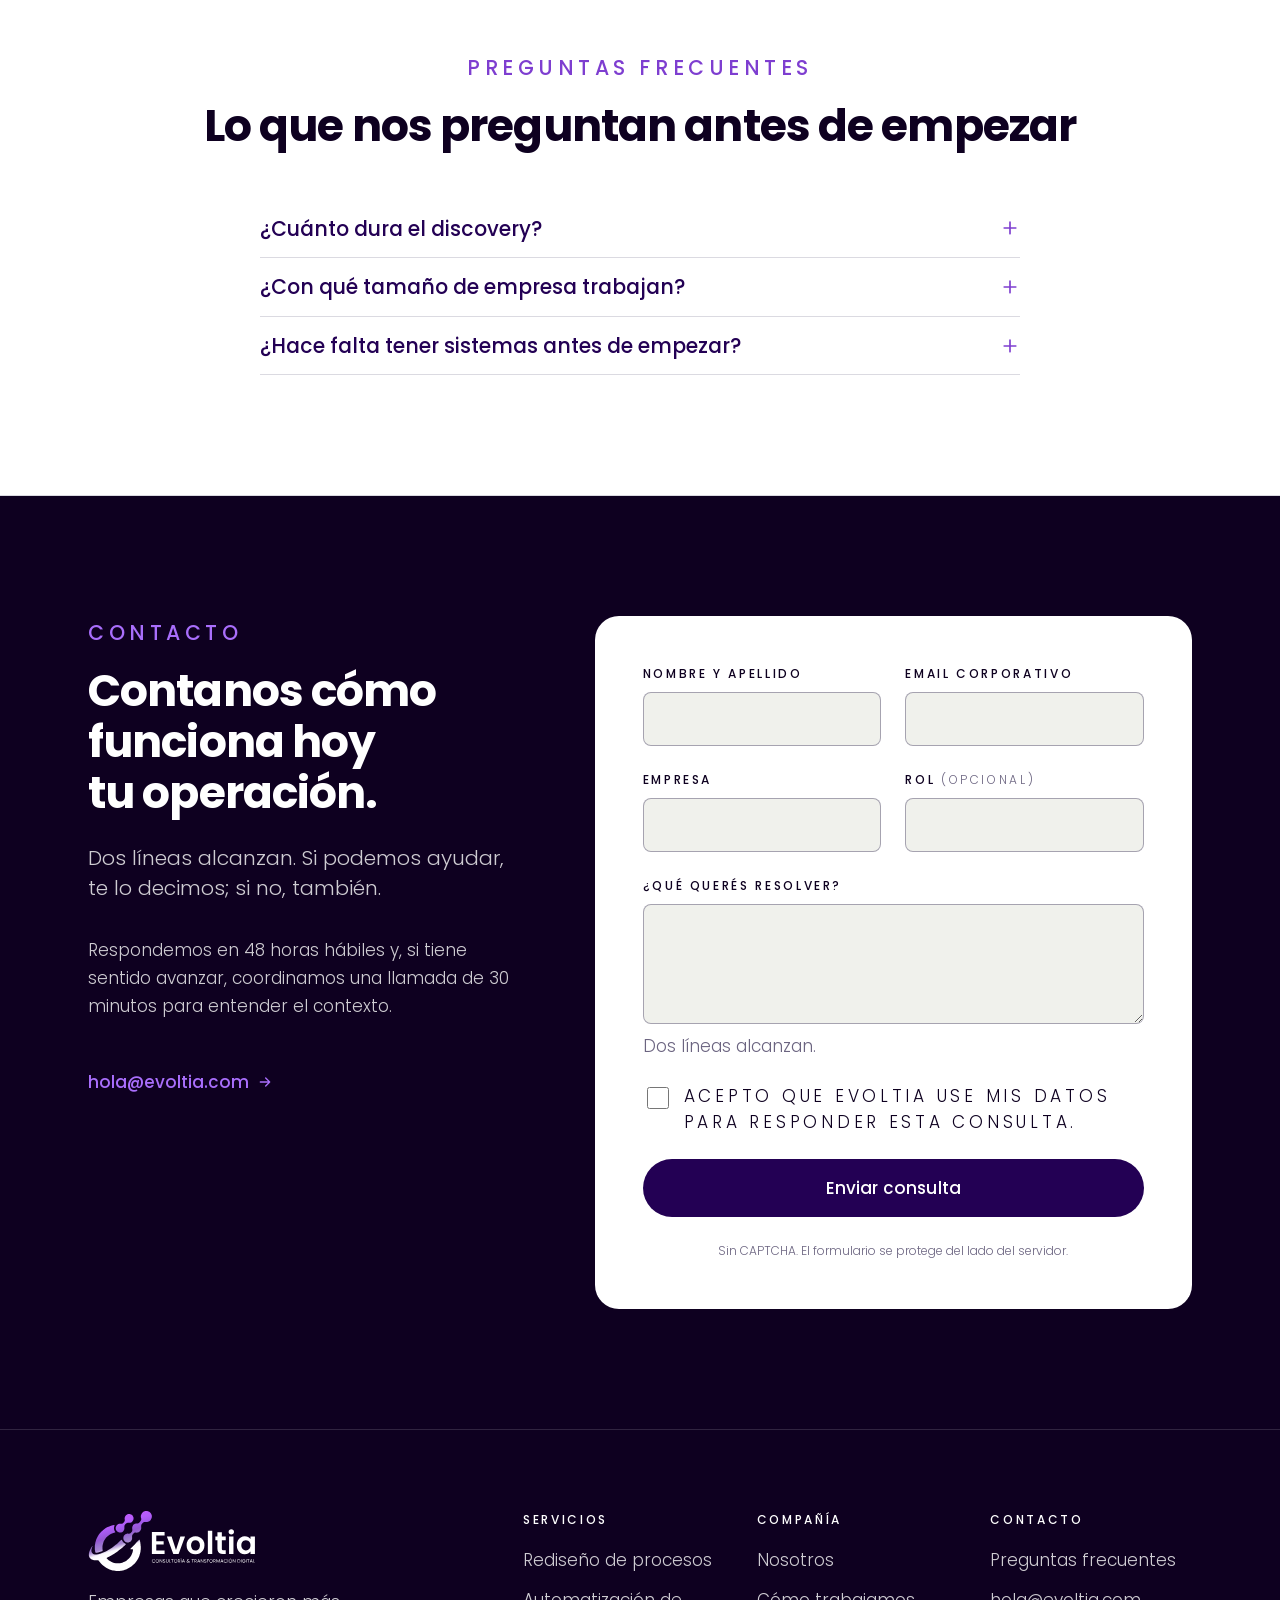
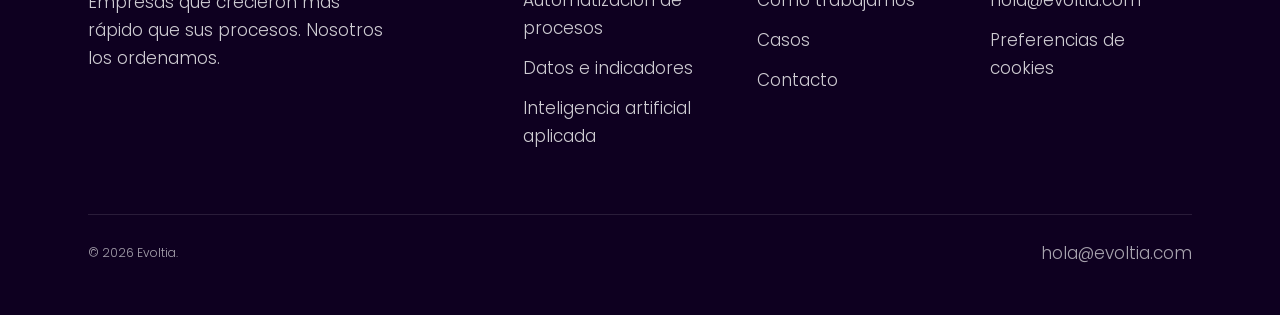
==== commit a6dfb96a: "fix: quitar el estado «en evaluación» de la home y de la propuesta - Home: se quita el distintivo «P" ====
--- a/site/index.html
+++ b/site/index.html
@@ -331,7 +331,7 @@
         </div>
 
         <div class="caso__cuerpo">
-          <p class="caso__sector">Fabricación de aberturas de aluminio · Villa Bosch, Buenos Aires<span class="caso__estado">Propuesta en evaluación</span></p>
+          <p class="caso__sector">Fabricación de aberturas de aluminio · Villa Bosch, Buenos Aires</p>
 
           <h2 class="caso__titulo">
             <a href="casos/aberturas-fisa/" data-cta="caso-aberturas-fisa">
--- a/site/assets/styles.css
+++ b/site/assets/styles.css
@@ -957,20 +957,6 @@
 .docs-caso__texto { color: var(--gris); max-width: 60ch; }
 .docs-caso .btn svg { transition: transform 150ms var(--ease); }
 .docs-caso .btn:hover svg { transform: translate(2px, -2px); }
-
-/* Distintivo del estado de la propuesta en la tarjeta de la home. */
-.caso__estado {
-  display: inline-block; margin-left: var(--sp-3); padding: 2px 10px; border-radius: var(--r-pill);
-  background: rgba(169, 110, 252, 0.22); color: var(--senal);
-  font-size: var(--fs-etiqueta); font-weight: 500; letter-spacing: 0.12em; text-transform: uppercase;
-}
-
-/* El estado de la propuesta, en la ficha de cabecera. */
-.estado {
-  display: inline-block; padding: 3px 12px; border-radius: var(--r-pill);
-  background: var(--nucleo); color: var(--blanco);
-  font-size: var(--fs-etiqueta); font-weight: 500; letter-spacing: 0.12em; text-transform: uppercase;
-}
 
 /* ---------- Pie de cada pestaña: anterior y siguiente ---------- */
 .panel-nav { padding-block: var(--sp-7); background: var(--papel); border-top: 1px solid var(--borde-claro); }
